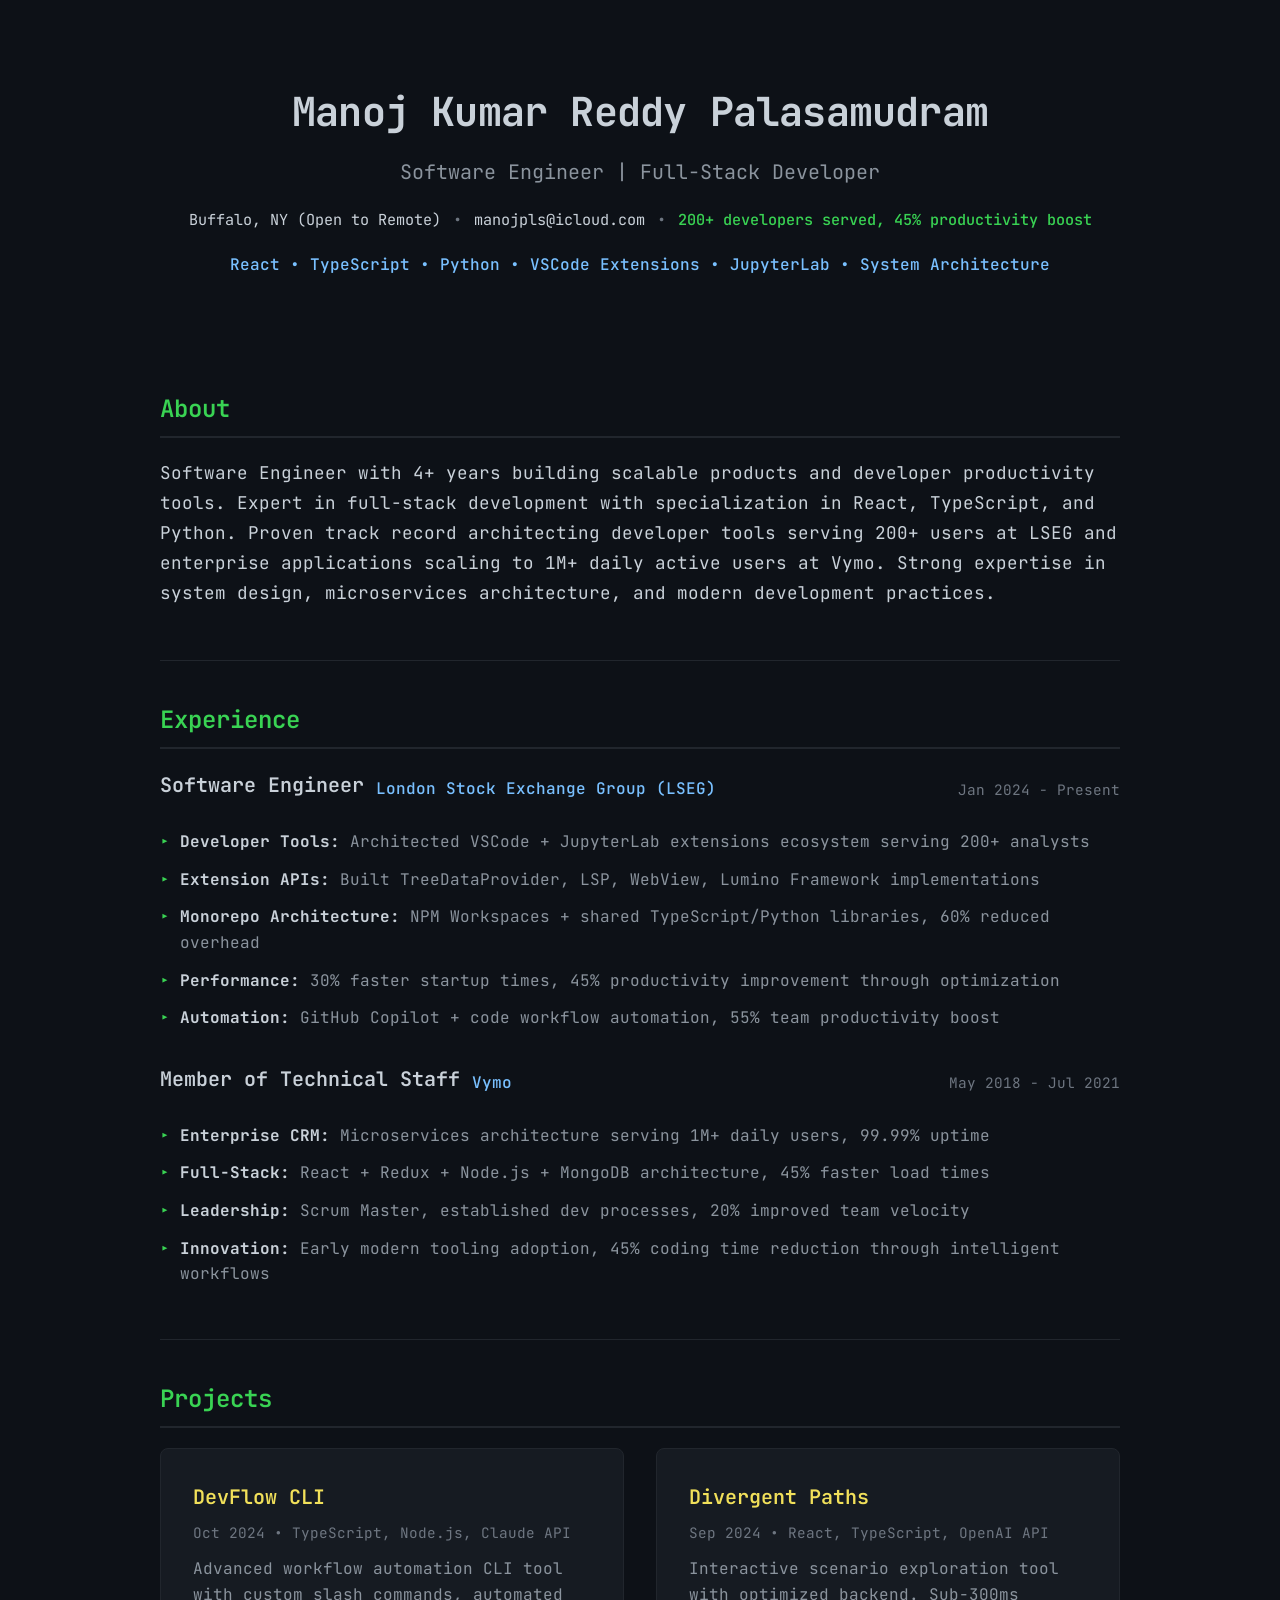
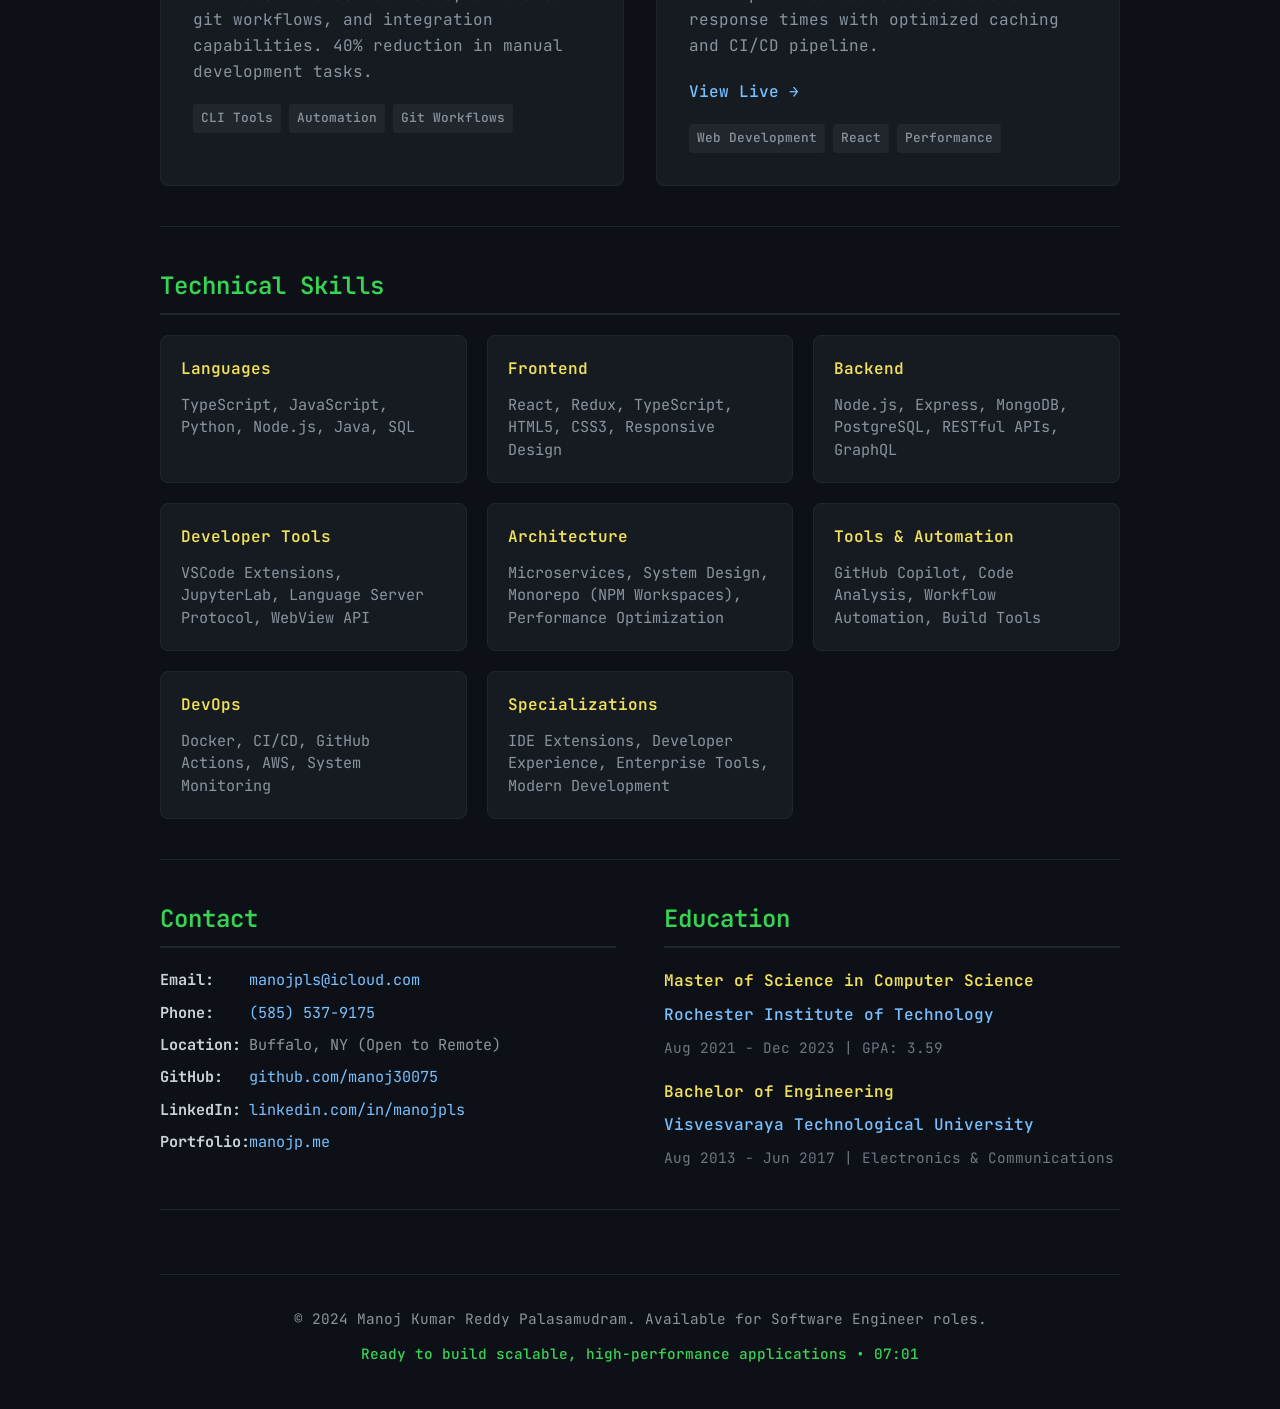
==== index.html @ 16d51bf3 "Update portfolio messaging and titles - Change title from "Developer Productivity Specialist" to "Fu" ====
<!DOCTYPE html>
<html lang="en">
<head>
    <meta charset="UTF-8">
    <meta name="viewport" content="width=device-width, initial-scale=1.0">
    <meta name="description" content="Manoj Kumar Reddy Palasamudram - Software Engineer | Developer Tools Expert | React, TypeScript, Python">
    <meta name="keywords" content="Software Engineer, Developer Tools, VSCode Extensions, JupyterLab Extensions, React Developer, TypeScript, Seattle">
    <title>Manoj Palasamudram | Software Engineer</title>
    <link rel="preconnect" href="https://fonts.googleapis.com">
    <link rel="preconnect" href="https://fonts.gstatic.com" crossorigin>
    <link href="https://fonts.googleapis.com/css2?family=JetBrains+Mono:wght@400;500;600;700&display=swap" rel="stylesheet">
    <link rel="stylesheet" href="style.css">
</head>
<body>
    <div class="container">
        <!-- Hero Section -->
        <header class="hero">
            <h1>Manoj Kumar Reddy Palasamudram</h1>
            <p class="title">Software Engineer | Full-Stack Developer</p>
            <div class="hero-details">
                <span class="location">Buffalo, NY (Open to Remote)</span>
                <span class="separator">•</span>
                <span class="contact">manojpls@icloud.com</span>
                <span class="separator">•</span>
                <span class="highlight">200+ developers served, 45% productivity boost</span>
            </div>
            <p class="specialization">React • TypeScript • Python • VSCode Extensions • JupyterLab • System Architecture</p>
        </header>

        <!-- About Section -->
        <section class="about">
            <h2>About</h2>
            <p>Software Engineer with 4+ years building scalable products and developer productivity tools. Expert in full-stack development with specialization in React, TypeScript, and Python. Proven track record architecting developer tools serving 200+ users at LSEG and enterprise applications scaling to 1M+ daily active users at Vymo. Strong expertise in system design, microservices architecture, and modern development practices.</p>
        </section>

        <!-- Experience Section -->
        <section class="experience">
            <h2>Experience</h2>
            
            <div class="job">
                <div class="job-header">
                    <h3>Software Engineer</h3>
                    <span class="company">London Stock Exchange Group (LSEG)</span>
                    <span class="period">Jan 2024 - Present</span>
                </div>
                <ul class="achievements">
                    <li><strong>Developer Tools:</strong> Architected VSCode + JupyterLab extensions ecosystem serving 200+ analysts</li>
                    <li><strong>Extension APIs:</strong> Built TreeDataProvider, LSP, WebView, Lumino Framework implementations</li>
                    <li><strong>Monorepo Architecture:</strong> NPM Workspaces + shared TypeScript/Python libraries, 60% reduced overhead</li>
                    <li><strong>Performance:</strong> 30% faster startup times, 45% productivity improvement through optimization</li>
                    <li><strong>Automation:</strong> GitHub Copilot + code workflow automation, 55% team productivity boost</li>
                </ul>
            </div>

            <div class="job">
                <div class="job-header">
                    <h3>Member of Technical Staff</h3>
                    <span class="company">Vymo</span>
                    <span class="period">May 2018 - Jul 2021</span>
                </div>
                <ul class="achievements">
                    <li><strong>Enterprise CRM:</strong> Microservices architecture serving 1M+ daily users, 99.99% uptime</li>
                    <li><strong>Full-Stack:</strong> React + Redux + Node.js + MongoDB architecture, 45% faster load times</li>
                    <li><strong>Leadership:</strong> Scrum Master, established dev processes, 20% improved team velocity</li>
                    <li><strong>Innovation:</strong> Early modern tooling adoption, 45% coding time reduction through intelligent workflows</li>
                </ul>
            </div>
        </section>

        <!-- Projects Section -->
        <section class="projects">
            <h2>Projects</h2>
            
            <div class="project-grid">
                <div class="project-card">
                    <h3>DevFlow CLI</h3>
                    <p class="project-meta">Oct 2024 • TypeScript, Node.js, Claude API</p>
                    <p>Advanced workflow automation CLI tool with custom slash commands, automated git workflows, and integration capabilities. 40% reduction in manual development tasks.</p>
                    <div class="project-tags">
                        <span class="tag">CLI Tools</span>
                        <span class="tag">Automation</span>
                        <span class="tag">Git Workflows</span>
                    </div>
                </div>

                <div class="project-card">
                    <h3>Divergent Paths</h3>
                    <p class="project-meta">Sep 2024 • React, TypeScript, OpenAI API</p>
                    <p>Interactive scenario exploration tool with optimized backend. Sub-300ms response times with optimized caching and CI/CD pipeline.</p>
                    <div class="project-links">
                        <a href="https://the-road-not-taken.netlify.app/" target="_blank">View Live →</a>
                    </div>
                    <div class="project-tags">
                        <span class="tag">Web Development</span>
                        <span class="tag">React</span>
                        <span class="tag">Performance</span>
                    </div>
                </div>
            </div>
        </section>

        <!-- Skills Section -->
        <section class="skills">
            <h2>Technical Skills</h2>
            
            <div class="skills-grid">
                <div class="skill-group">
                    <h4>Languages</h4>
                    <p>TypeScript, JavaScript, Python, Node.js, Java, SQL</p>
                </div>
                
                <div class="skill-group">
                    <h4>Frontend</h4>
                    <p>React, Redux, TypeScript, HTML5, CSS3, Responsive Design</p>
                </div>
                
                <div class="skill-group">
                    <h4>Backend</h4>
                    <p>Node.js, Express, MongoDB, PostgreSQL, RESTful APIs, GraphQL</p>
                </div>
                
                <div class="skill-group">
                    <h4>Developer Tools</h4>
                    <p>VSCode Extensions, JupyterLab, Language Server Protocol, WebView API</p>
                </div>
                
                <div class="skill-group">
                    <h4>Architecture</h4>
                    <p>Microservices, System Design, Monorepo (NPM Workspaces), Performance Optimization</p>
                </div>
                
                <div class="skill-group">
                    <h4>Tools & Automation</h4>
                    <p>GitHub Copilot, Code Analysis, Workflow Automation, Build Tools</p>
                </div>
                
                <div class="skill-group">
                    <h4>DevOps</h4>
                    <p>Docker, CI/CD, GitHub Actions, AWS, System Monitoring</p>
                </div>
                
                <div class="skill-group">
                    <h4>Specializations</h4>
                    <p>IDE Extensions, Developer Experience, Enterprise Tools, Modern Development</p>
                </div>
            </div>
        </section>

        <!-- Contact & Education Section -->
        <section class="contact-education">
            <div class="contact-edu-grid">
                <div class="contact">
                    <h2>Contact</h2>
                    <div class="contact-info">
                        <p><strong>Email:</strong> <a href="mailto:manojpls@icloud.com">manojpls@icloud.com</a></p>
                        <p><strong>Phone:</strong> <a href="tel:+15855379175">(585) 537-9175</a></p>
                        <p><strong>Location:</strong> Buffalo, NY (Open to Remote)</p>
                        <p><strong>GitHub:</strong> <a href="https://github.com/manoj30075" target="_blank">github.com/manoj30075</a></p>
                        <p><strong>LinkedIn:</strong> <a href="https://linkedin.com/in/manojpls" target="_blank">linkedin.com/in/manojpls</a></p>
                        <p><strong>Portfolio:</strong> <a href="https://www.manojp.me" target="_blank">manojp.me</a></p>
                    </div>
                </div>

                <div class="education">
                    <h2>Education</h2>
                    <div class="edu-item">
                        <h4>Master of Science in Computer Science</h4>
                        <p class="institution">Rochester Institute of Technology</p>
                        <p class="period">Aug 2021 - Dec 2023 | GPA: 3.59</p>
                    </div>
                    <div class="edu-item">
                        <h4>Bachelor of Engineering</h4>
                        <p class="institution">Visvesvaraya Technological University</p>
                        <p class="period">Aug 2013 - Jun 2017 | Electronics & Communications</p>
                    </div>
                </div>
            </div>
        </section>

        <!-- Footer -->
        <footer>
            <p>&copy; 2024 Manoj Kumar Reddy Palasamudram. Available for Software Engineer roles.</p>
            <p class="status">Ready to build scalable, high-performance applications • <span id="current-time"></span></p>
        </footer>
    </div>

    <script src="script.js"></script>
</body>
</html>
---- style.css ----
/* Minimal Portfolio 2024 - All Information at Glance */

/* CSS Reset & Variables */
:root {
    /* Dark Color Scheme */
    --bg-primary: #0d1117;
    --bg-secondary: #161b22;
    --bg-tertiary: #21262d;
    --text-primary: #c9d1d9;
    --text-secondary: #8b949e;
    --text-muted: #6e7681;
    
    /* Accent Colors */
    --accent-green: #39d353;
    --accent-blue: #79c0ff;
    --accent-yellow: #f1e05a;
    --accent-orange: #ff7b72;
    
    /* Typography */
    --font-mono: 'JetBrains Mono', 'SF Mono', 'Monaco', 'Consolas', 'Liberation Mono', monospace;
    
    /* Spacing */
    --space-xs: 8px;
    --space-sm: 12px;
    --space-md: 20px;
    --space-lg: 32px;
    --space-xl: 48px;
    --space-xxl: 64px;
    
    /* Layout */
    --max-width: 1000px;
    --border-radius: 8px;
    --section-spacing: 40px;
}

* {
    margin: 0;
    padding: 0;
    box-sizing: border-box;
}

html {
    font-size: 16px;
    scroll-behavior: smooth;
}

body {
    font-family: var(--font-mono);
    background: var(--bg-primary);
    color: var(--text-primary);
    line-height: 1.6;
    font-weight: 400;
    -webkit-font-smoothing: antialiased;
    -moz-osx-font-smoothing: grayscale;
}

/* Container */
.container {
    max-width: var(--max-width);
    margin: 0 auto;
    padding: var(--space-lg) var(--space-md);
}

/* Typography */
h1 {
    font-size: 2.5rem;
    font-weight: 700;
    color: var(--text-primary);
    margin-bottom: var(--space-sm);
    letter-spacing: -0.02em;
}

h2 {
    font-size: 1.5rem;
    font-weight: 600;
    color: var(--accent-green);
    margin-bottom: var(--space-md);
    border-bottom: 2px solid var(--bg-tertiary);
    padding-bottom: var(--space-xs);
}

h3 {
    font-size: 1.25rem;
    font-weight: 600;
    color: var(--text-primary);
    margin-bottom: var(--space-xs);
}

h4 {
    font-size: 1rem;
    font-weight: 600;
    color: var(--accent-yellow);
    margin-bottom: var(--space-xs);
}

p {
    color: var(--text-secondary);
    margin-bottom: var(--space-sm);
}

a {
    color: var(--accent-blue);
    text-decoration: none;
    transition: color 0.2s ease;
}

a:hover {
    color: var(--text-primary);
    text-decoration: underline;
}

/* Hero Section */
.hero {
    text-align: center;
    margin-bottom: var(--space-xxl);
    padding: var(--space-xl) 0;
}

.hero h1 {
    margin-bottom: var(--space-sm);
}

.title {
    font-size: 1.25rem;
    color: var(--text-secondary);
    margin-bottom: var(--space-md) !important;
}

.hero-details {
    display: flex;
    justify-content: center;
    align-items: center;
    gap: var(--space-sm);
    margin-bottom: var(--space-md);
    flex-wrap: wrap;
    font-size: 0.95rem;
}

.separator {
    color: var(--text-muted);
}

.highlight {
    color: var(--accent-green);
    font-weight: 500;
}

.specialization {
    font-size: 1rem;
    color: var(--accent-blue);
    font-weight: 500;
    margin-bottom: 0 !important;
}

/* Sections */
section {
    margin-bottom: var(--section-spacing);
}

section:not(:last-child) {
    border-bottom: 1px solid var(--bg-tertiary);
    padding-bottom: var(--section-spacing);
}

/* About Section */
.about p {
    font-size: 1.1rem;
    line-height: 1.7;
    color: var(--text-primary);
}

/* Experience Section */
.job {
    margin-bottom: var(--space-lg);
}

.job:last-child {
    margin-bottom: 0;
}

.job-header {
    display: flex;
    flex-wrap: wrap;
    align-items: center;
    gap: var(--space-sm);
    margin-bottom: var(--space-md);
}

.company {
    color: var(--accent-blue);
    font-weight: 500;
    font-size: 1rem;
}

.period {
    color: var(--text-muted);
    font-size: 0.9rem;
    margin-left: auto;
}

.achievements {
    list-style: none;
    padding: 0;
}

.achievements li {
    position: relative;
    padding-left: var(--space-md);
    margin-bottom: var(--space-sm);
    color: var(--text-secondary);
}

.achievements li::before {
    content: "▸";
    position: absolute;
    left: 0;
    color: var(--accent-green);
    font-weight: bold;
}

.achievements li strong {
    color: var(--text-primary);
}

/* Projects Section */
.project-grid {
    display: grid;
    grid-template-columns: repeat(auto-fit, minmax(400px, 1fr));
    gap: var(--space-lg);
}

.project-card {
    background: var(--bg-secondary);
    border: 1px solid var(--bg-tertiary);
    border-radius: var(--border-radius);
    padding: var(--space-lg);
    transition: border-color 0.2s ease;
}

.project-card:hover {
    border-color: var(--accent-green);
}

.project-card h3 {
    color: var(--accent-yellow);
    margin-bottom: var(--space-xs);
}

.project-meta {
    color: var(--text-muted);
    font-size: 0.9rem;
    margin-bottom: var(--space-sm) !important;
}

.project-card p {
    margin-bottom: var(--space-md);
    line-height: 1.6;
}

.project-links {
    margin-bottom: var(--space-md);
}

.project-links a {
    color: var(--accent-blue);
    font-weight: 500;
}

.project-tags {
    display: flex;
    flex-wrap: wrap;
    gap: var(--space-xs);
}

.tag {
    background: var(--bg-tertiary);
    color: var(--text-secondary);
    padding: 4px var(--space-xs);
    border-radius: 4px;
    font-size: 0.8rem;
    font-weight: 500;
}

/* Skills Section */
.skills-grid {
    display: grid;
    grid-template-columns: repeat(auto-fit, minmax(240px, 1fr));
    gap: var(--space-md);
}

.skill-group {
    background: var(--bg-secondary);
    border: 1px solid var(--bg-tertiary);
    border-radius: var(--border-radius);
    padding: var(--space-md);
}

.skill-group h4 {
    margin-bottom: var(--space-sm);
}

.skill-group p {
    color: var(--text-secondary);
    font-size: 0.95rem;
    margin-bottom: 0;
    line-height: 1.5;
}

/* Contact & Education Section */
.contact-edu-grid {
    display: grid;
    grid-template-columns: 1fr 1fr;
    gap: var(--space-xl);
}

.contact-info p {
    margin-bottom: var(--space-xs);
    font-size: 0.95rem;
}

.contact-info strong {
    color: var(--text-primary);
    display: inline-block;
    width: 80px;
}

.edu-item {
    margin-bottom: var(--space-md);
}

.edu-item:last-child {
    margin-bottom: 0;
}

.institution {
    color: var(--accent-blue);
    font-weight: 500;
    margin-bottom: var(--space-xs) !important;
}

.edu-item .period {
    color: var(--text-muted);
    font-size: 0.9rem;
    margin: 0 !important;
}

/* Footer */
footer {
    text-align: center;
    margin-top: var(--space-xxl);
    padding-top: var(--space-lg);
    border-top: 1px solid var(--bg-tertiary);
    color: var(--text-muted);
    font-size: 0.9rem;
}

.status {
    color: var(--accent-green);
    font-weight: 500;
    margin-top: var(--space-xs) !important;
}

/* Responsive Design */
@media (max-width: 768px) {
    :root {
        --space-lg: 24px;
        --space-xl: 32px;
        --space-xxl: 48px;
        --section-spacing: 32px;
    }

    .container {
        padding: var(--space-md) var(--space-sm);
    }

    h1 {
        font-size: 2rem;
    }

    h2 {
        font-size: 1.25rem;
    }

    .hero-details {
        flex-direction: column;
        gap: var(--space-xs);
    }

    .job-header {
        flex-direction: column;
        align-items: flex-start;
        gap: var(--space-xs);
    }

    .period {
        margin-left: 0 !important;
    }

    .project-grid {
        grid-template-columns: 1fr;
        gap: var(--space-md);
    }

    .skills-grid {
        grid-template-columns: 1fr;
        gap: var(--space-sm);
    }

    .contact-edu-grid {
        grid-template-columns: 1fr;
        gap: var(--space-lg);
    }

    .contact-info strong {
        width: 70px;
    }
}

@media (max-width: 480px) {
    .container {
        padding: var(--space-sm);
    }

    h1 {
        font-size: 1.75rem;
    }

    .hero {
        padding: var(--space-lg) 0;
    }

    .specialization {
        font-size: 0.9rem;
    }

    .project-card {
        grid-template-columns: 1fr;
    }

    .contact-info strong {
        display: block;
        width: auto;
        margin-bottom: 2px;
    }
}

/* Print Styles */
@media print {
    body {
        background: white;
        color: black;
    }

    .container {
        max-width: none;
        padding: 0;
    }

    h2 {
        color: black;
        border-bottom-color: #ccc;
    }

    .hero-details .highlight {
        color: black;
        font-weight: bold;
    }

    .specialization {
        color: black;
    }

    .achievements li::before {
        color: black;
    }

    .project-card,
    .skill-group {
        background: white;
        border: 1px solid #ccc;
    }

    a {
        color: black;
        text-decoration: underline;
    }

    .tag {
        background: #f0f0f0;
        color: black;
    }
}

/* Smooth scrolling enhancements */
html {
    scroll-padding-top: 20px;
}

/* Focus states for accessibility */
a:focus,
button:focus {
    outline: 2px solid var(--accent-green);
    outline-offset: 2px;
}

/* Selection styling */
::selection {
    background: var(--accent-green);
    color: var(--bg-primary);
}
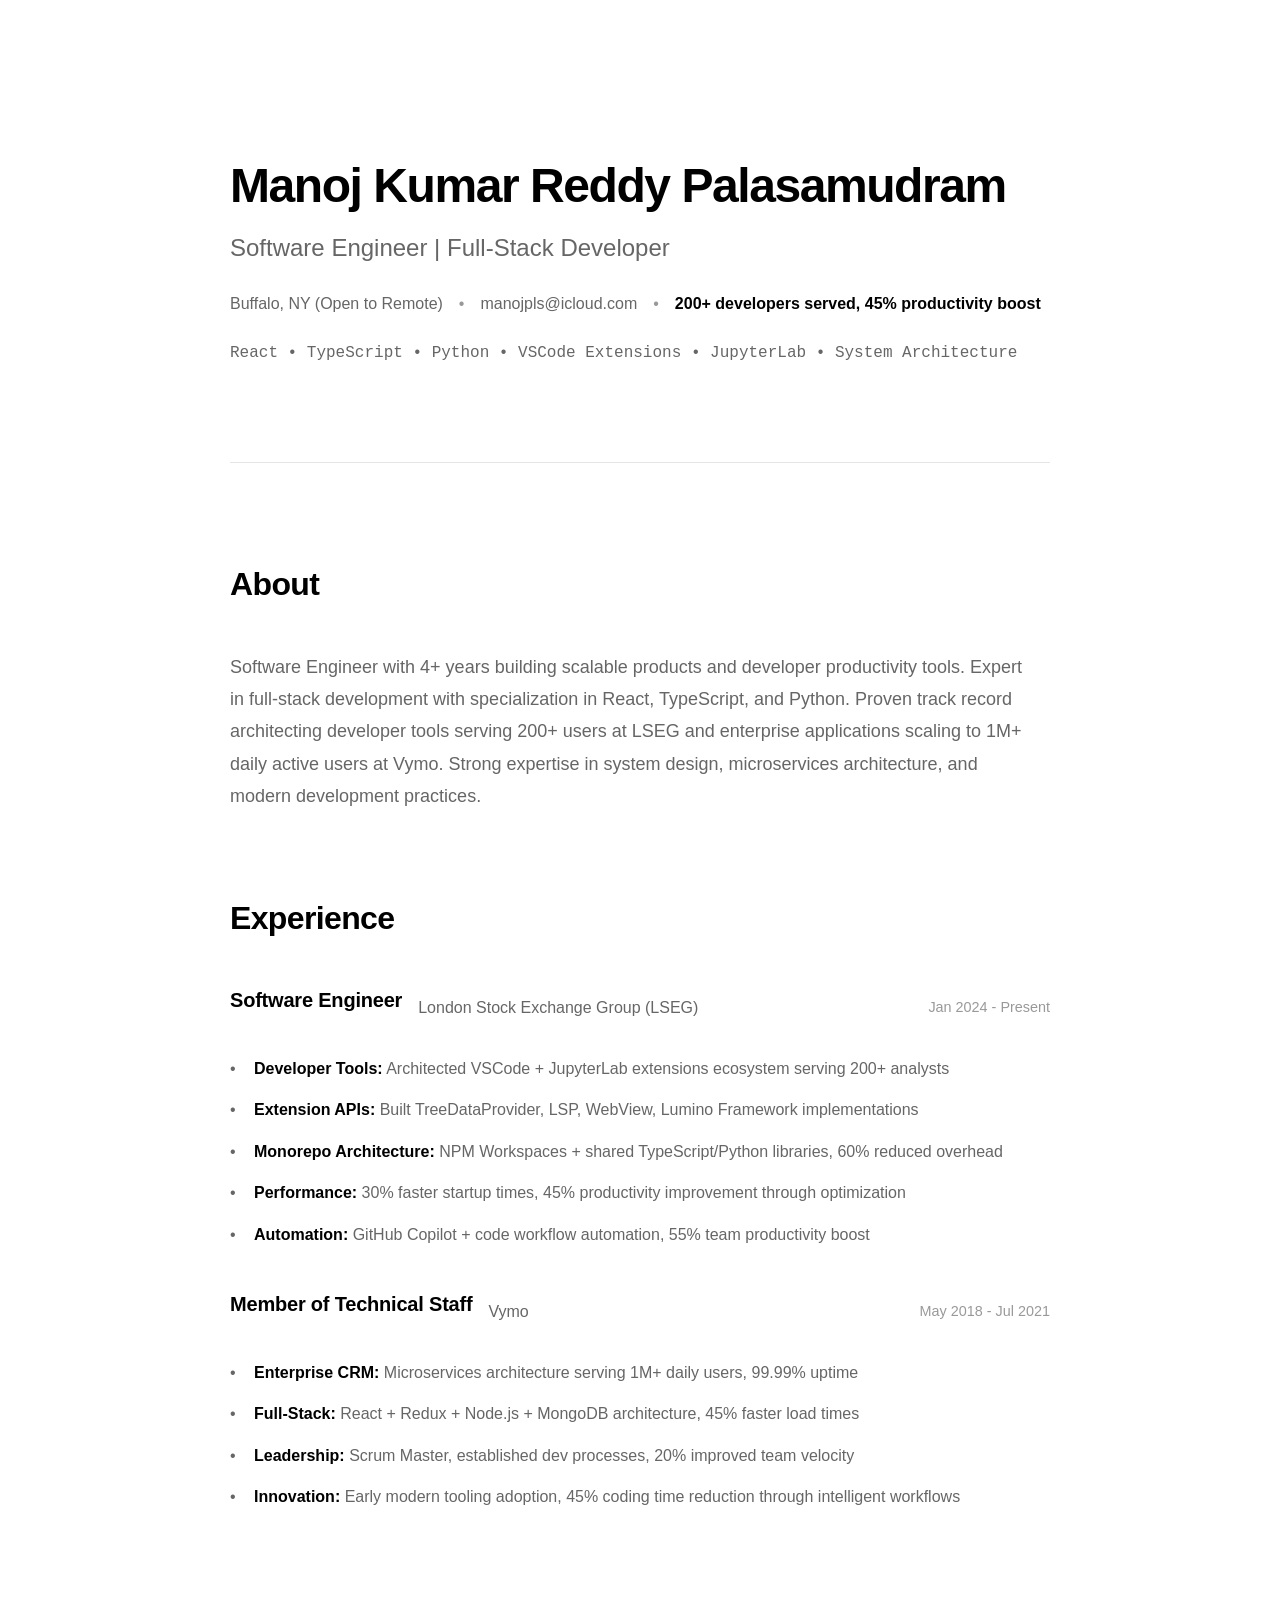
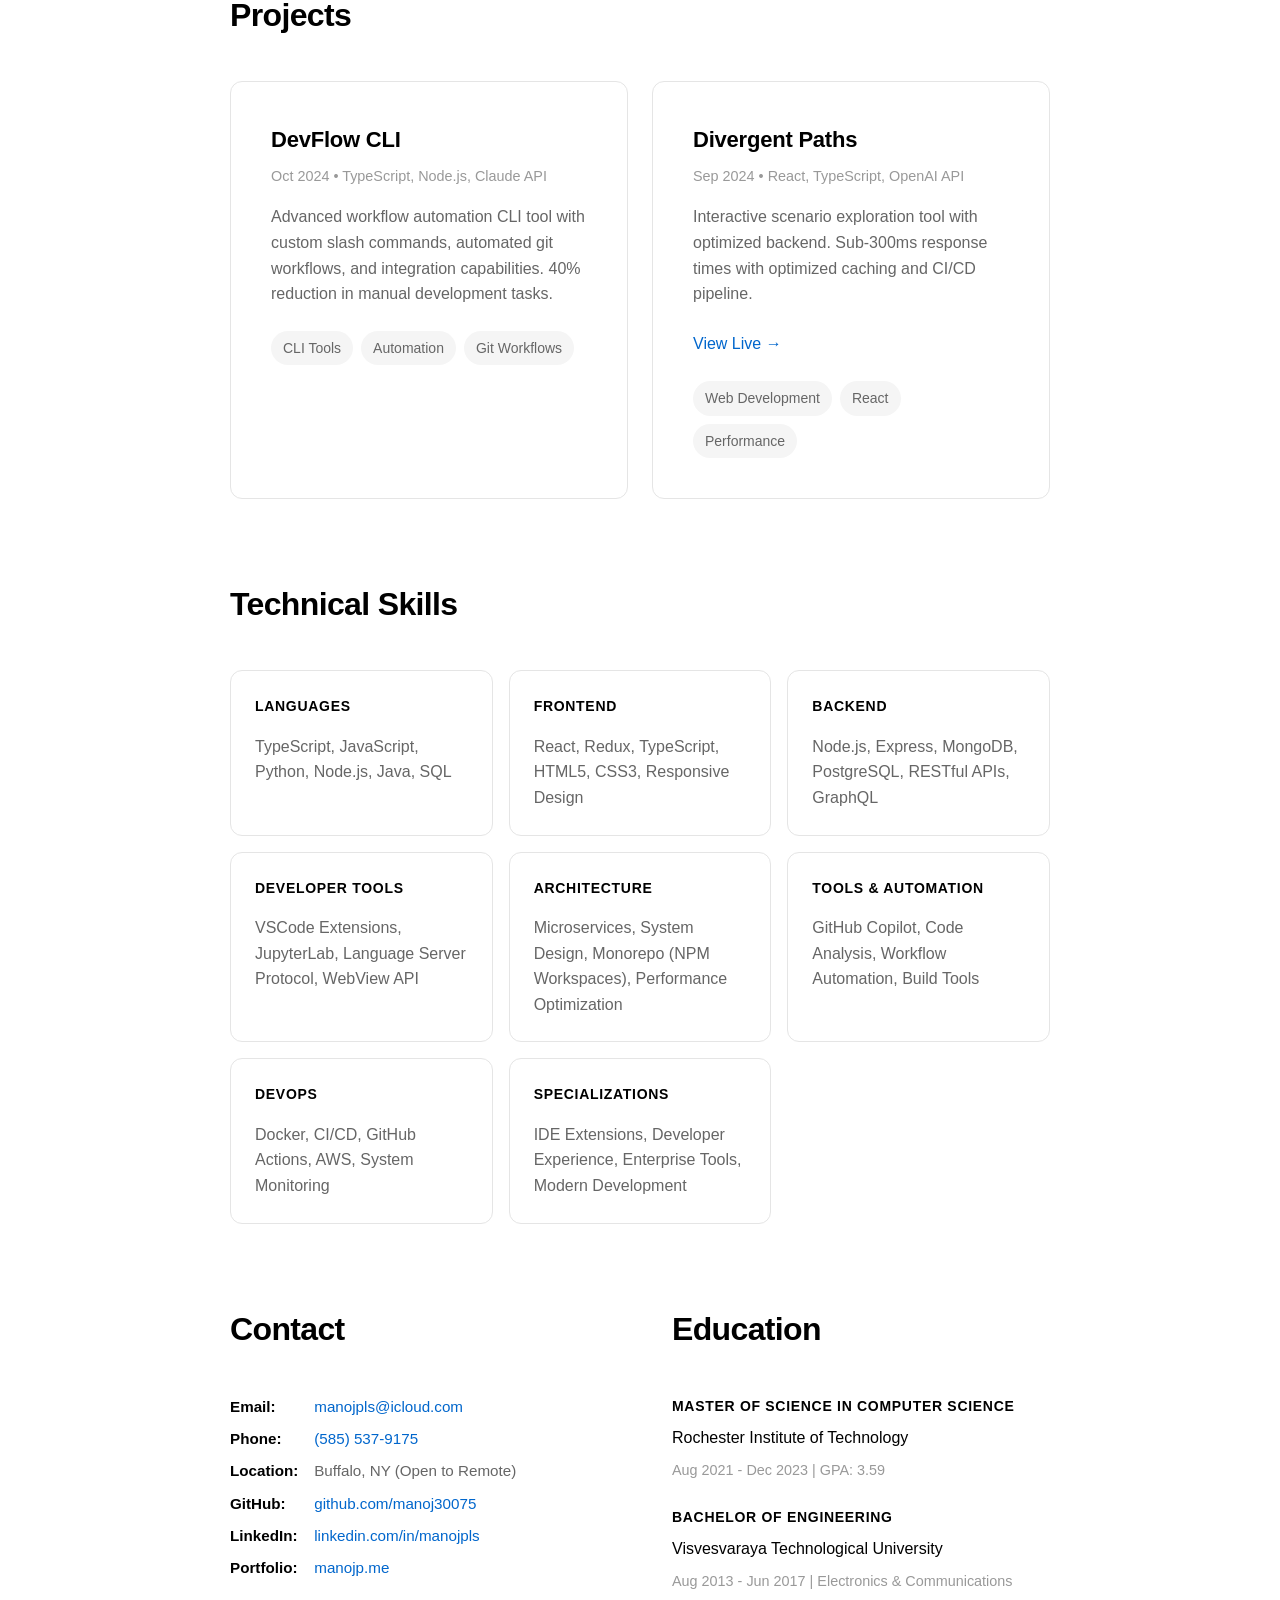
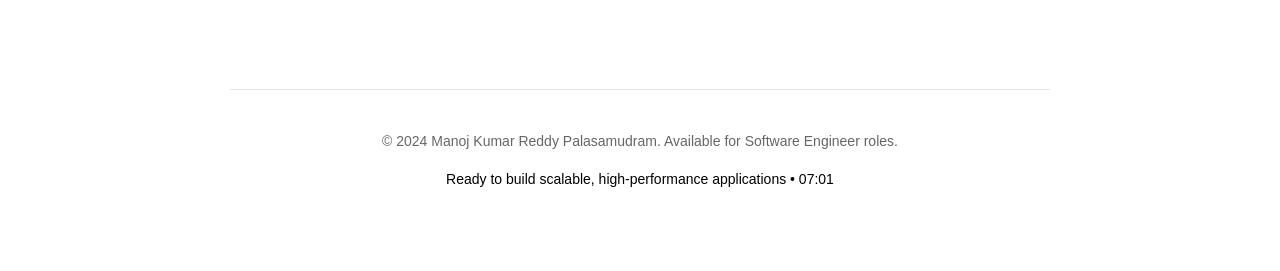
==== commit 75a76084: "Transform portfolio to modern minimalist design - Switch from dark theme to clean light theme with m" ====
--- a/index.html
+++ b/index.html
@@ -8,7 +8,7 @@
     <title>Manoj Palasamudram | Software Engineer</title>
     <link rel="preconnect" href="https://fonts.googleapis.com">
     <link rel="preconnect" href="https://fonts.gstatic.com" crossorigin>
-    <link href="https://fonts.googleapis.com/css2?family=JetBrains+Mono:wght@400;500;600;700&display=swap" rel="stylesheet">
+    <link href="https://fonts.googleapis.com/css2?family=Inter:wght@400;500;600;700;800&display=swap" rel="stylesheet">
     <link rel="stylesheet" href="style.css">
 </head>
 <body>
--- a/style.css
+++ b/style.css
@@ -1,36 +1,37 @@
-/* Minimal Portfolio 2024 - All Information at Glance */
+/* Modern Minimalist Portfolio 2024 */
 
 /* CSS Reset & Variables */
 :root {
-    /* Dark Color Scheme */
-    --bg-primary: #0d1117;
-    --bg-secondary: #161b22;
-    --bg-tertiary: #21262d;
-    --text-primary: #c9d1d9;
-    --text-secondary: #8b949e;
-    --text-muted: #6e7681;
+    /* Modern Light Color Scheme */
+    --bg-primary: #ffffff;
+    --bg-secondary: #fafafa;
+    --bg-tertiary: #f5f5f5;
+    --text-primary: #000000;
+    --text-secondary: #666666;
+    --text-muted: #999999;
     
-    /* Accent Colors */
-    --accent-green: #39d353;
-    --accent-blue: #79c0ff;
-    --accent-yellow: #f1e05a;
-    --accent-orange: #ff7b72;
+    /* Minimal Accent Colors */
+    --accent-primary: #000000;
+    --accent-secondary: #0066cc;
+    --accent-tertiary: #f0f0f0;
+    --accent-border: #e5e5e5;
     
     /* Typography */
-    --font-mono: 'JetBrains Mono', 'SF Mono', 'Monaco', 'Consolas', 'Liberation Mono', monospace;
+    --font-primary: -apple-system, BlinkMacSystemFont, 'Segoe UI', 'Roboto', 'Oxygen', 'Ubuntu', 'Cantarell', 'Helvetica Neue', sans-serif;
+    --font-mono: 'SF Mono', 'Monaco', 'Inconsolata', 'Fira Code', monospace;
     
     /* Spacing */
     --space-xs: 8px;
-    --space-sm: 12px;
-    --space-md: 20px;
-    --space-lg: 32px;
-    --space-xl: 48px;
-    --space-xxl: 64px;
+    --space-sm: 16px;
+    --space-md: 24px;
+    --space-lg: 40px;
+    --space-xl: 64px;
+    --space-xxl: 96px;
     
     /* Layout */
-    --max-width: 1000px;
-    --border-radius: 8px;
-    --section-spacing: 40px;
+    --max-width: 900px;
+    --border-radius: 12px;
+    --section-spacing: 80px;
 }
 
 * {
@@ -45,52 +46,57 @@
 }
 
 body {
-    font-family: var(--font-mono);
+    font-family: var(--font-primary);
     background: var(--bg-primary);
     color: var(--text-primary);
     line-height: 1.6;
     font-weight: 400;
     -webkit-font-smoothing: antialiased;
     -moz-osx-font-smoothing: grayscale;
+    font-size: 16px;
 }
 
 /* Container */
 .container {
     max-width: var(--max-width);
     margin: 0 auto;
-    padding: var(--space-lg) var(--space-md);
+    padding: var(--space-xl) var(--space-lg);
 }
 
 /* Typography */
 h1 {
-    font-size: 2.5rem;
+    font-size: 3rem;
+    font-weight: 800;
+    color: var(--text-primary);
+    margin-bottom: var(--space-sm);
+    letter-spacing: -0.03em;
+    line-height: 1.1;
+}
+
+h2 {
+    font-size: 2rem;
     font-weight: 700;
     color: var(--text-primary);
-    margin-bottom: var(--space-sm);
+    margin-bottom: var(--space-lg);
     letter-spacing: -0.02em;
-}
-
-h2 {
-    font-size: 1.5rem;
-    font-weight: 600;
-    color: var(--accent-green);
-    margin-bottom: var(--space-md);
-    border-bottom: 2px solid var(--bg-tertiary);
-    padding-bottom: var(--space-xs);
 }
 
 h3 {
     font-size: 1.25rem;
     font-weight: 600;
     color: var(--text-primary);
-    margin-bottom: var(--space-xs);
+    margin-bottom: var(--space-sm);
+    letter-spacing: -0.01em;
 }
 
 h4 {
     font-size: 1rem;
     font-weight: 600;
-    color: var(--accent-yellow);
+    color: var(--text-primary);
     margin-bottom: var(--space-xs);
+    text-transform: uppercase;
+    letter-spacing: 0.05em;
+    font-size: 0.875rem;
 }
 
 p {
@@ -99,21 +105,23 @@
 }
 
 a {
-    color: var(--accent-blue);
+    color: var(--accent-secondary);
     text-decoration: none;
-    transition: color 0.2s ease;
+    transition: all 0.2s ease;
+    border-bottom: 1px solid transparent;
 }
 
 a:hover {
-    color: var(--text-primary);
-    text-decoration: underline;
+    color: var(--accent-primary);
+    border-bottom-color: var(--accent-primary);
 }
 
 /* Hero Section */
 .hero {
-    text-align: center;
+    text-align: left;
     margin-bottom: var(--space-xxl);
-    padding: var(--space-xl) 0;
+    padding: var(--space-xxl) 0;
+    border-bottom: 1px solid var(--accent-border);
 }
 
 .hero h1 {
@@ -121,19 +129,21 @@
 }
 
 .title {
-    font-size: 1.25rem;
+    font-size: 1.5rem;
     color: var(--text-secondary);
     margin-bottom: var(--space-md) !important;
+    font-weight: 400;
 }
 
 .hero-details {
     display: flex;
-    justify-content: center;
+    justify-content: flex-start;
     align-items: center;
     gap: var(--space-sm);
     margin-bottom: var(--space-md);
     flex-wrap: wrap;
-    font-size: 0.95rem;
+    font-size: 1rem;
+    color: var(--text-secondary);
 }
 
 .separator {
@@ -141,32 +151,30 @@
 }
 
 .highlight {
-    color: var(--accent-green);
-    font-weight: 500;
+    color: var(--text-primary);
+    font-weight: 600;
 }
 
 .specialization {
     font-size: 1rem;
-    color: var(--accent-blue);
-    font-weight: 500;
+    color: var(--text-secondary);
+    font-weight: 400;
     margin-bottom: 0 !important;
+    font-family: var(--font-mono);
 }
 
 /* Sections */
 section {
     margin-bottom: var(--section-spacing);
-}
-
-section:not(:last-child) {
-    border-bottom: 1px solid var(--bg-tertiary);
-    padding-bottom: var(--section-spacing);
+    padding: 0;
 }
 
 /* About Section */
 .about p {
-    font-size: 1.1rem;
-    line-height: 1.7;
-    color: var(--text-primary);
+    font-size: 1.125rem;
+    line-height: 1.8;
+    color: var(--text-secondary);
+    max-width: 800px;
 }
 
 /* Experience Section */
@@ -187,8 +195,8 @@
 }
 
 .company {
-    color: var(--accent-blue);
-    font-weight: 500;
+    color: var(--text-secondary);
+    font-weight: 400;
     font-size: 1rem;
 }
 
@@ -211,11 +219,10 @@
 }
 
 .achievements li::before {
-    content: "▸";
+    content: "•";
     position: absolute;
     left: 0;
-    color: var(--accent-green);
-    font-weight: bold;
+    color: var(--text-secondary);
 }
 
 .achievements li strong {
@@ -225,25 +232,27 @@
 /* Projects Section */
 .project-grid {
     display: grid;
-    grid-template-columns: repeat(auto-fit, minmax(400px, 1fr));
-    gap: var(--space-lg);
+    grid-template-columns: repeat(auto-fit, minmax(350px, 1fr));
+    gap: var(--space-md);
 }
 
 .project-card {
-    background: var(--bg-secondary);
-    border: 1px solid var(--bg-tertiary);
+    background: var(--bg-primary);
+    border: 1px solid var(--accent-border);
     border-radius: var(--border-radius);
     padding: var(--space-lg);
-    transition: border-color 0.2s ease;
+    transition: all 0.3s ease;
 }
 
 .project-card:hover {
-    border-color: var(--accent-green);
+    box-shadow: 0 8px 24px rgba(0, 0, 0, 0.08);
+    transform: translateY(-2px);
 }
 
 .project-card h3 {
-    color: var(--accent-yellow);
+    color: var(--text-primary);
     margin-bottom: var(--space-xs);
+    font-size: 1.375rem;
 }
 
 .project-meta {
@@ -262,8 +271,11 @@
 }
 
 .project-links a {
-    color: var(--accent-blue);
+    color: var(--accent-secondary);
     font-weight: 500;
+    display: inline-flex;
+    align-items: center;
+    gap: 4px;
 }
 
 .project-tags {
@@ -275,24 +287,29 @@
 .tag {
     background: var(--bg-tertiary);
     color: var(--text-secondary);
-    padding: 4px var(--space-xs);
-    border-radius: 4px;
-    font-size: 0.8rem;
-    font-weight: 500;
+    padding: 6px 12px;
+    border-radius: 20px;
+    font-size: 0.875rem;
+    font-weight: 400;
 }
 
 /* Skills Section */
 .skills-grid {
     display: grid;
-    grid-template-columns: repeat(auto-fit, minmax(240px, 1fr));
-    gap: var(--space-md);
+    grid-template-columns: repeat(auto-fit, minmax(260px, 1fr));
+    gap: var(--space-sm);
 }
 
 .skill-group {
-    background: var(--bg-secondary);
-    border: 1px solid var(--bg-tertiary);
+    background: var(--bg-primary);
+    border: 1px solid var(--accent-border);
     border-radius: var(--border-radius);
     padding: var(--space-md);
+    transition: all 0.2s ease;
+}
+
+.skill-group:hover {
+    background: var(--bg-secondary);
 }
 
 .skill-group h4 {
@@ -301,9 +318,9 @@
 
 .skill-group p {
     color: var(--text-secondary);
-    font-size: 0.95rem;
+    font-size: 1rem;
     margin-bottom: 0;
-    line-height: 1.5;
+    line-height: 1.6;
 }
 
 /* Contact & Education Section */
@@ -333,7 +350,7 @@
 }
 
 .institution {
-    color: var(--accent-blue);
+    color: var(--text-primary);
     font-weight: 500;
     margin-bottom: var(--space-xs) !important;
 }
@@ -349,14 +366,14 @@
     text-align: center;
     margin-top: var(--space-xxl);
     padding-top: var(--space-lg);
-    border-top: 1px solid var(--bg-tertiary);
+    border-top: 1px solid var(--accent-border);
     color: var(--text-muted);
-    font-size: 0.9rem;
+    font-size: 0.875rem;
 }
 
 .status {
-    color: var(--accent-green);
-    font-weight: 500;
+    color: var(--text-primary);
+    font-weight: 400;
     margin-top: var(--space-xs) !important;
 }
 
@@ -458,7 +475,6 @@
 
     h2 {
         color: black;
-        border-bottom-color: #ccc;
     }
 
     .hero-details .highlight {
@@ -499,12 +515,12 @@
 /* Focus states for accessibility */
 a:focus,
 button:focus {
-    outline: 2px solid var(--accent-green);
+    outline: 2px solid var(--accent-secondary);
     outline-offset: 2px;
 }
 
 /* Selection styling */
 ::selection {
-    background: var(--accent-green);
+    background: var(--accent-primary);
     color: var(--bg-primary);
 }
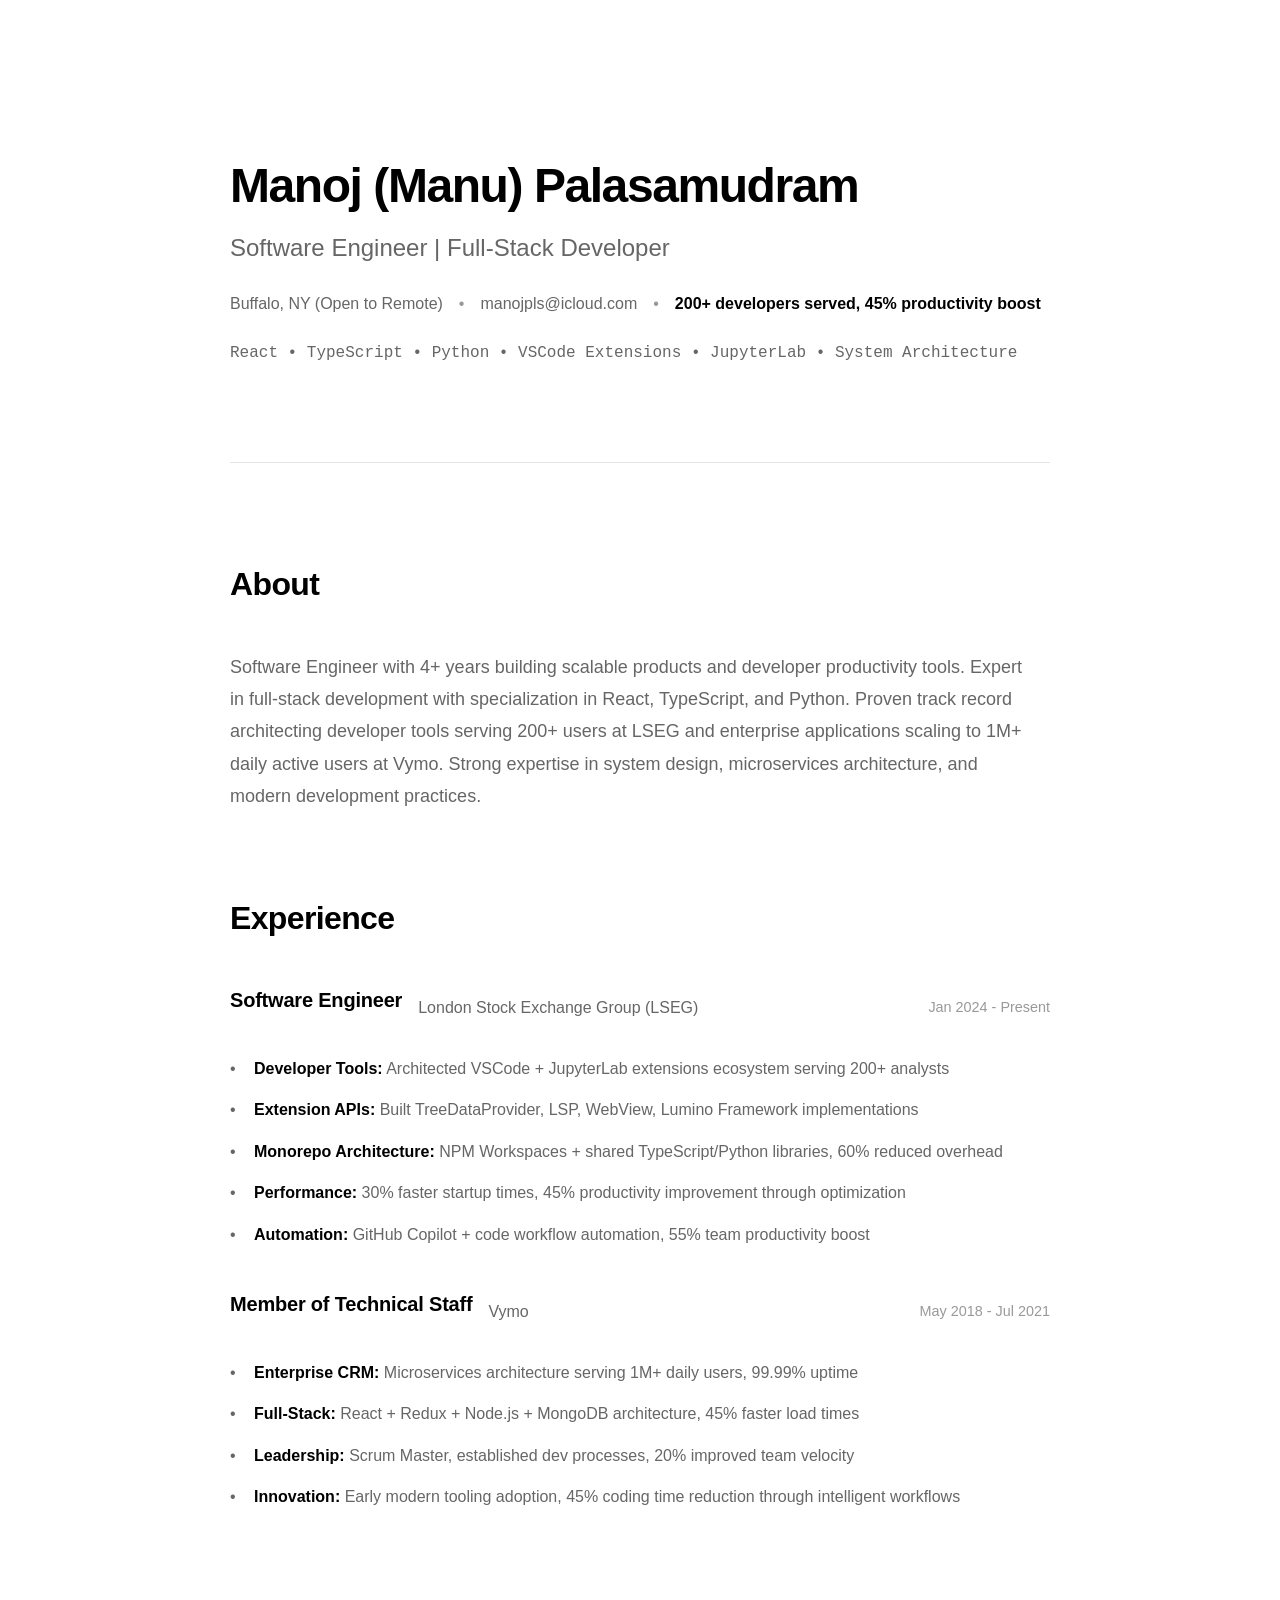
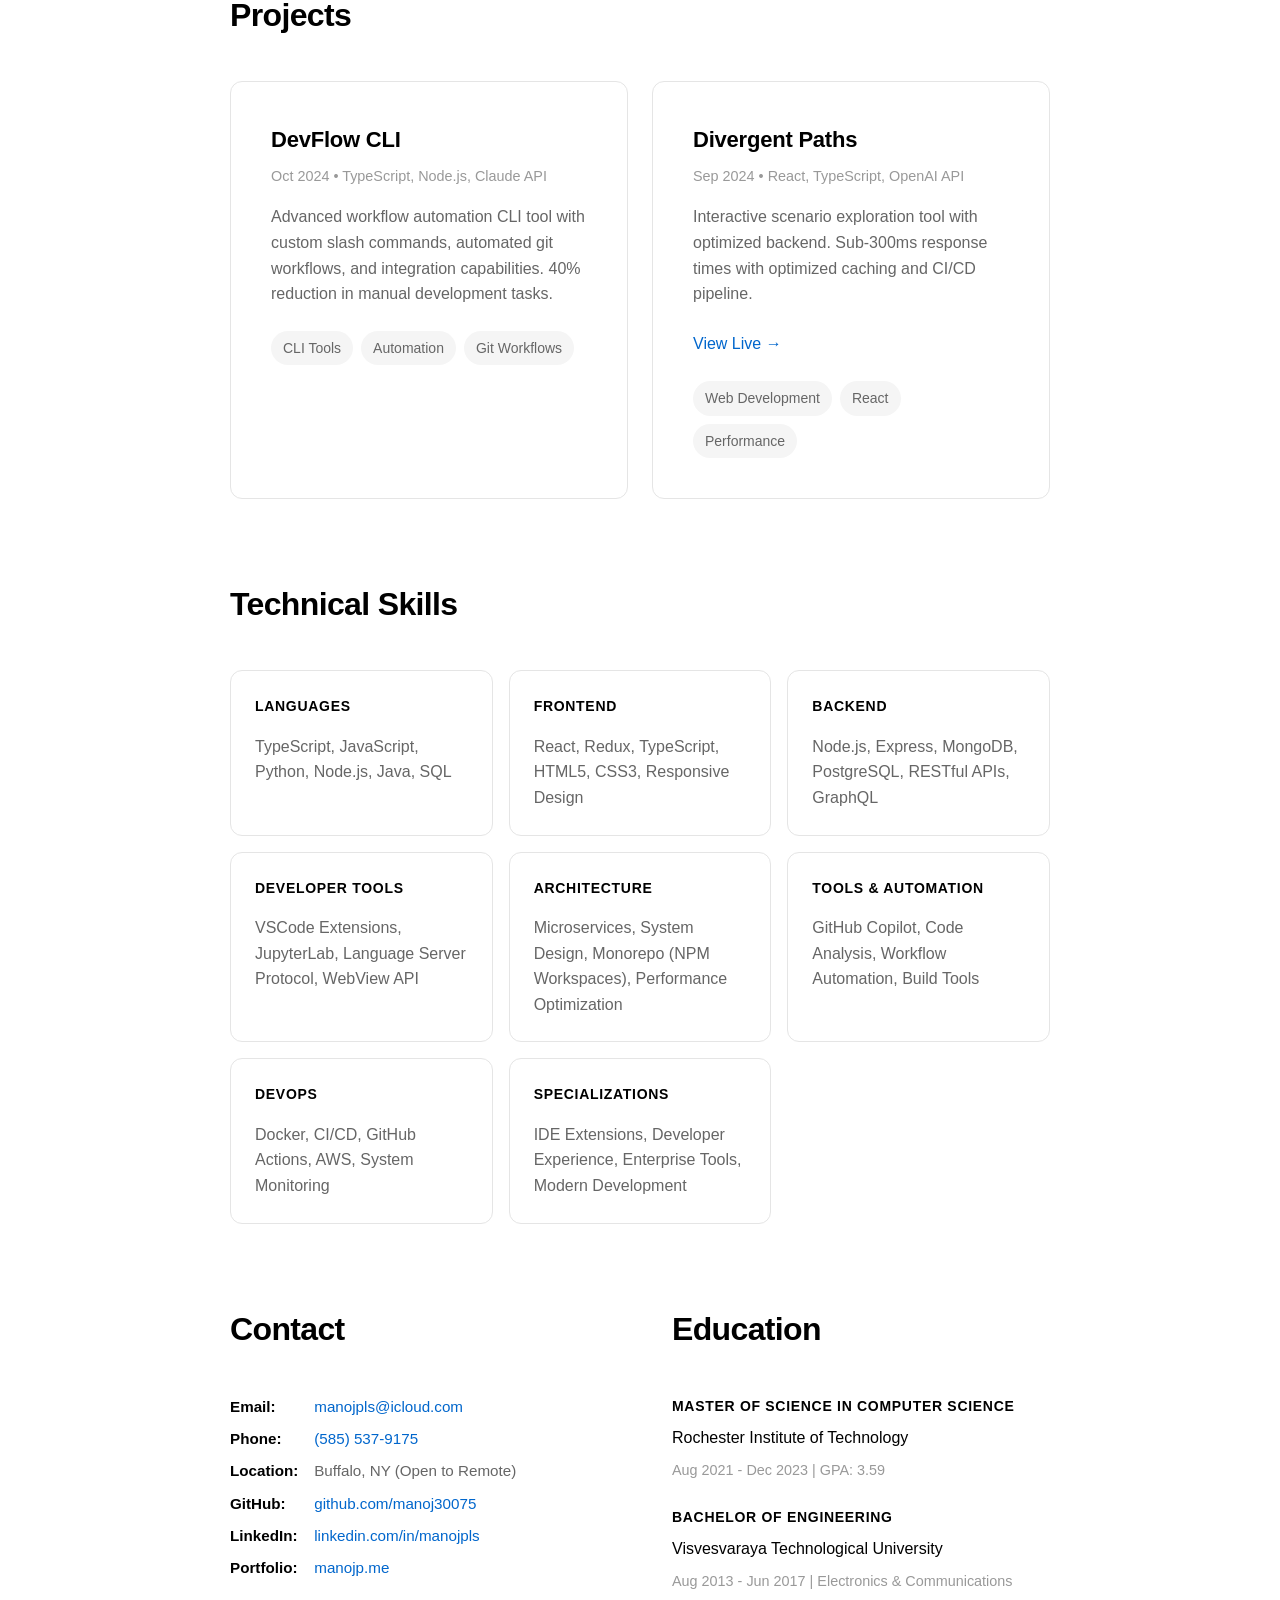
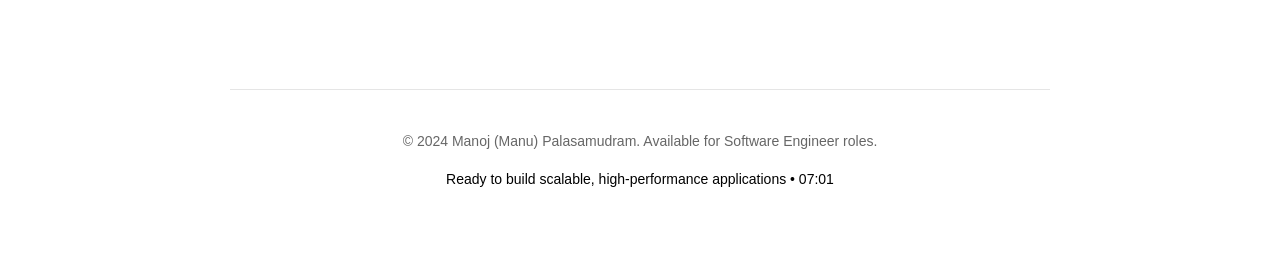
==== commit bc99e936: "Update name to Manoj (Manu) Palasamudram - Remove 'Kumar Reddy' from all name instances - Update to " ====
--- a/index.html
+++ b/index.html
@@ -3,7 +3,7 @@
 <head>
     <meta charset="UTF-8">
     <meta name="viewport" content="width=device-width, initial-scale=1.0">
-    <meta name="description" content="Manoj Kumar Reddy Palasamudram - Software Engineer | Developer Tools Expert | React, TypeScript, Python">
+    <meta name="description" content="Manoj (Manu) Palasamudram - Software Engineer | Developer Tools Expert | React, TypeScript, Python">
     <meta name="keywords" content="Software Engineer, Developer Tools, VSCode Extensions, JupyterLab Extensions, React Developer, TypeScript, Seattle">
     <title>Manoj Palasamudram | Software Engineer</title>
     <link rel="preconnect" href="https://fonts.googleapis.com">
@@ -15,7 +15,7 @@
     <div class="container">
         <!-- Hero Section -->
         <header class="hero">
-            <h1>Manoj Kumar Reddy Palasamudram</h1>
+            <h1>Manoj (Manu) Palasamudram</h1>
             <p class="title">Software Engineer | Full-Stack Developer</p>
             <div class="hero-details">
                 <span class="location">Buffalo, NY (Open to Remote)</span>
@@ -179,7 +179,7 @@
 
         <!-- Footer -->
         <footer>
-            <p>&copy; 2024 Manoj Kumar Reddy Palasamudram. Available for Software Engineer roles.</p>
+            <p>&copy; 2024 Manoj (Manu) Palasamudram. Available for Software Engineer roles.</p>
             <p class="status">Ready to build scalable, high-performance applications • <span id="current-time"></span></p>
         </footer>
     </div>
--- a/style.css
+++ b/style.css
@@ -383,24 +383,55 @@
         --space-lg: 24px;
         --space-xl: 32px;
         --space-xxl: 48px;
-        --section-spacing: 32px;
+        --section-spacing: 60px;
     }
 
     .container {
-        padding: var(--space-md) var(--space-sm);
+        padding: var(--space-lg) var(--space-md);
     }
 
     h1 {
         font-size: 2rem;
+        line-height: 1.2;
     }
 
     h2 {
+        font-size: 1.5rem;
+    }
+
+    .title {
         font-size: 1.25rem;
+        margin-bottom: var(--space-sm) !important;
+    }
+
+    .hero {
+        padding: var(--space-xl) 0;
     }
 
     .hero-details {
-        flex-direction: column;
-        gap: var(--space-xs);
+        display: block;
+        margin-bottom: var(--space-sm);
+        line-height: 1.8;
+    }
+
+    .hero-details span {
+        display: block;
+        margin-bottom: 4px;
+    }
+
+    .hero-details .separator {
+        display: none;
+    }
+
+    .hero-details .highlight {
+        margin-top: var(--space-xs);
+        padding-top: var(--space-xs);
+        border-top: 1px solid var(--accent-border);
+    }
+
+    .specialization {
+        font-size: 0.875rem;
+        line-height: 1.6;
     }
 
     .job-header {
@@ -434,24 +465,43 @@
 }
 
 @media (max-width: 480px) {
+    :root {
+        --section-spacing: 48px;
+    }
+
     .container {
-        padding: var(--space-sm);
+        padding: var(--space-md) var(--space-sm);
     }
 
     h1 {
         font-size: 1.75rem;
+        margin-bottom: var(--space-xs);
+    }
+
+    .title {
+        font-size: 1.125rem;
     }
 
     .hero {
         padding: var(--space-lg) 0;
+        margin-bottom: var(--space-xl);
+    }
+
+    .hero-details {
+        font-size: 0.875rem;
     }
 
     .specialization {
-        font-size: 0.9rem;
+        font-size: 0.8125rem;
+        word-break: break-word;
+    }
+
+    .about p {
+        font-size: 1rem;
     }
 
     .project-card {
-        grid-template-columns: 1fr;
+        padding: var(--space-md);
     }
 
     .contact-info strong {
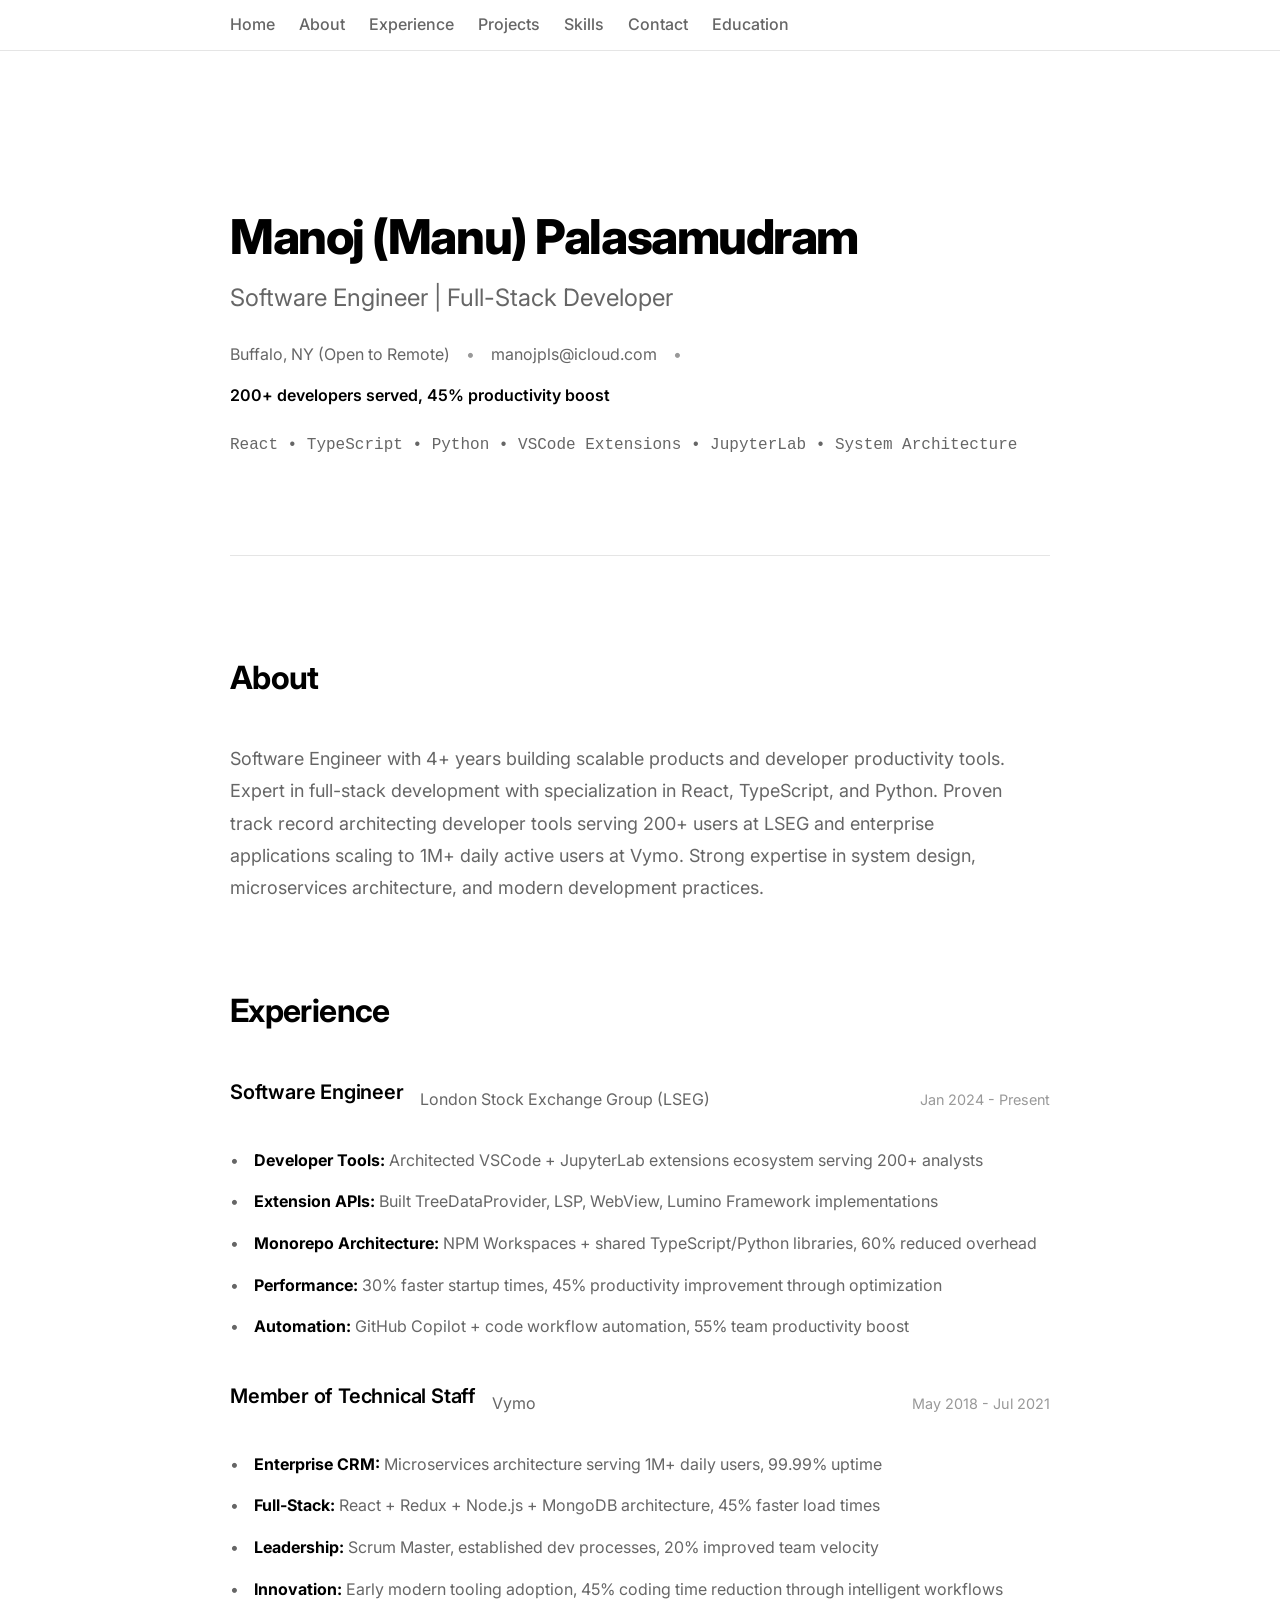
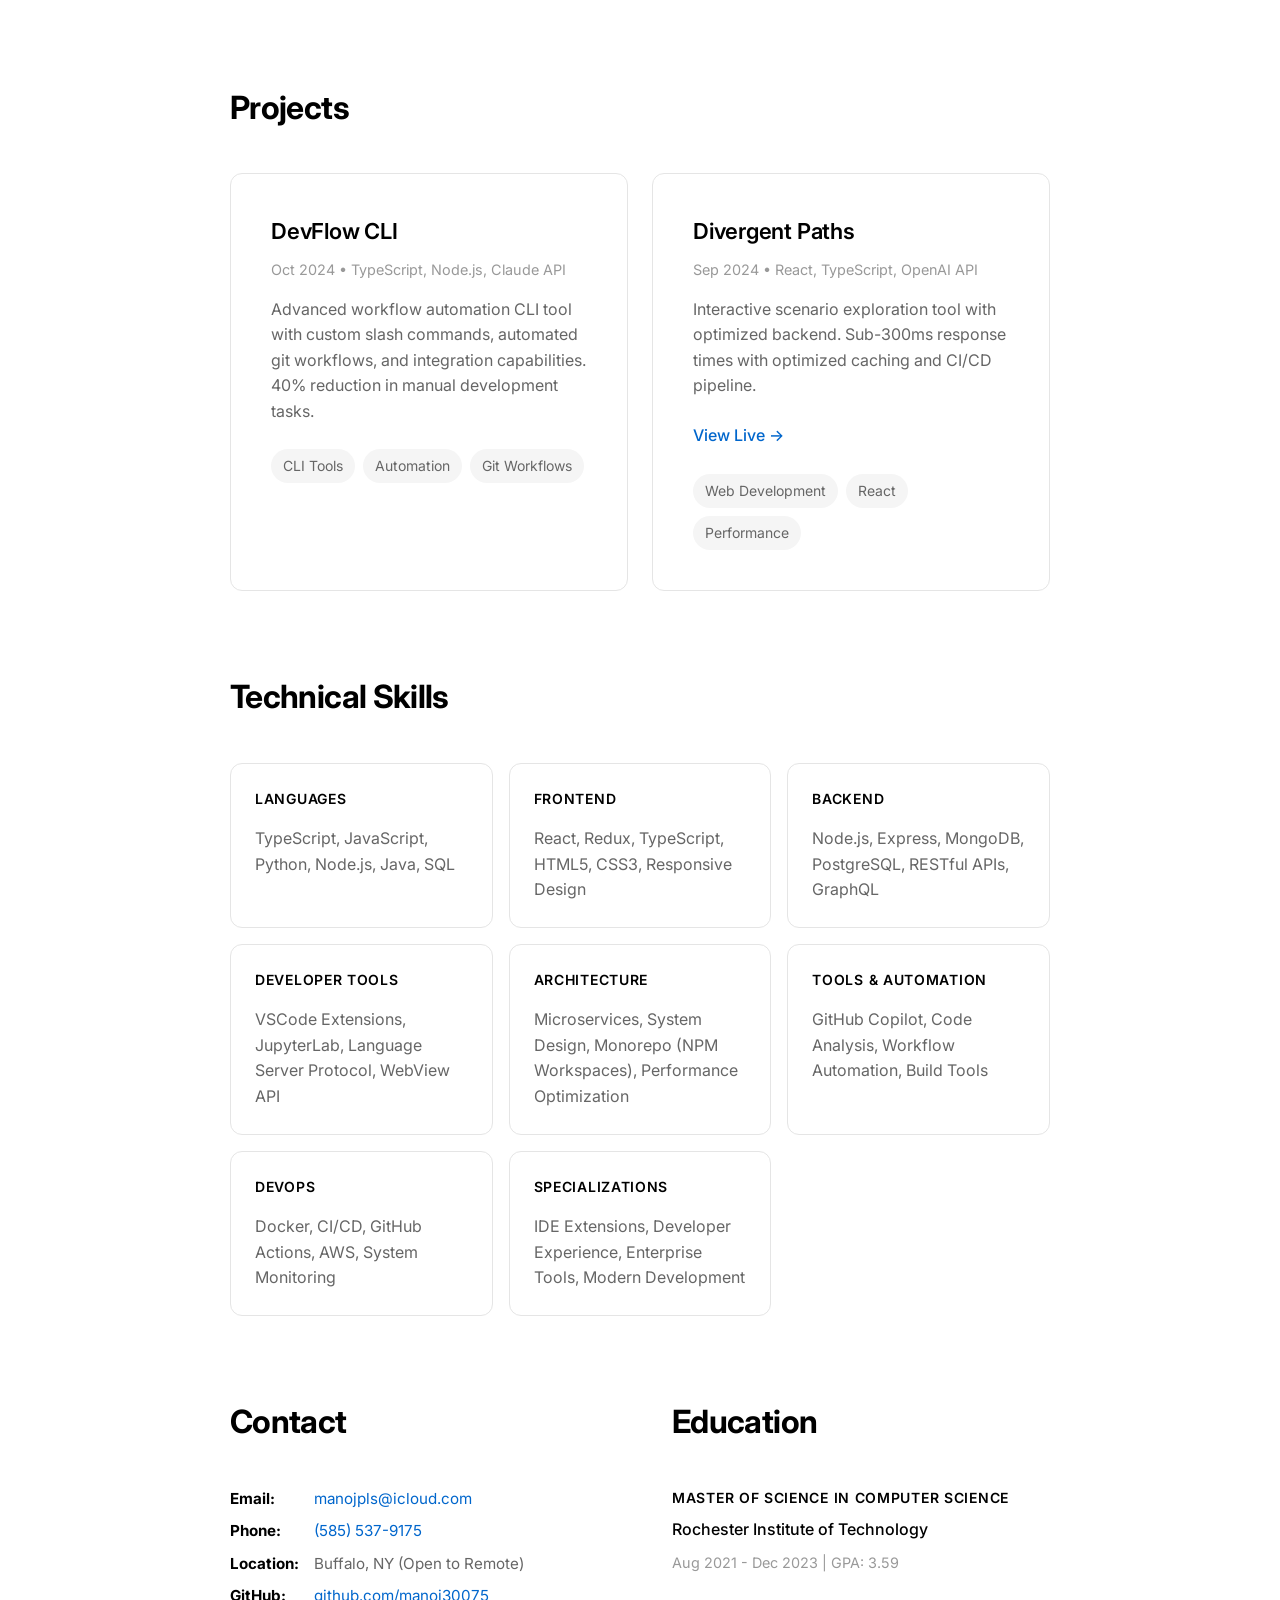
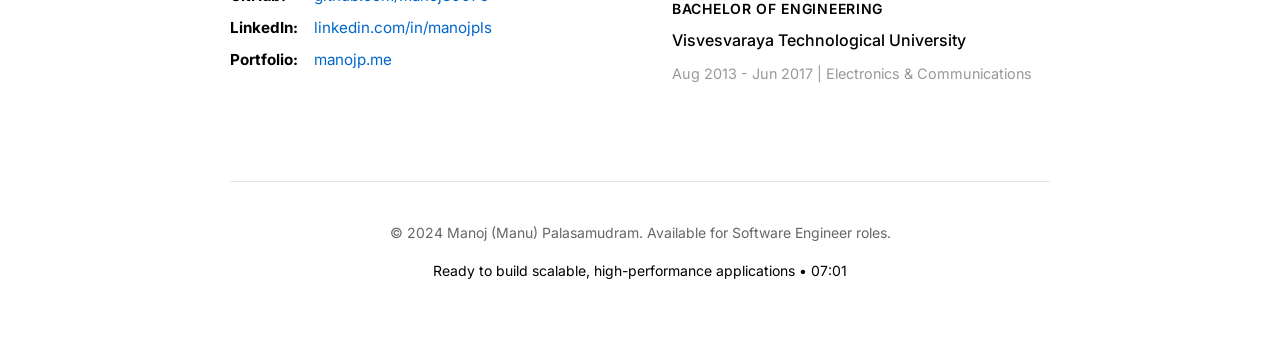
==== commit 3e1a312d: "Improve accessibility, SEO, UX, and performance\n\n- Add canonical, theme-color, OG/Twitter meta, fa" ====
--- a/index.html
+++ b/index.html
@@ -5,16 +5,56 @@
     <meta name="viewport" content="width=device-width, initial-scale=1.0">
     <meta name="description" content="Manoj (Manu) Palasamudram - Software Engineer | Developer Tools Expert | React, TypeScript, Python">
     <meta name="keywords" content="Software Engineer, Developer Tools, VSCode Extensions, JupyterLab Extensions, React Developer, TypeScript, Seattle">
+    <meta name="theme-color" content="#000000">
+    <link rel="canonical" href="https://www.manojp.me">
+    <!-- Lightweight SVG favicon to avoid 404s -->
+    <link rel="icon" href='data:image/svg+xml,<svg xmlns="http://www.w3.org/2000/svg" viewBox="0 0 100 100"><rect width="100" height="100" rx="12" fill="black"/><text x="50" y="58" font-size="52" text-anchor="middle" fill="white" font-family="Inter, Arial, sans-serif">M</text></svg>'>
+    <!-- Open Graph -->
+    <meta property="og:type" content="website">
+    <meta property="og:title" content="Manoj Palasamudram | Software Engineer">
+    <meta property="og:description" content="Software Engineer focused on developer tools, React, TypeScript, Python. 200+ developers served, measurable productivity gains.">
+    <meta property="og:url" content="https://www.manojp.me">
+    <!-- Twitter -->
+    <meta name="twitter:card" content="summary">
+    <meta name="twitter:title" content="Manoj Palasamudram | Software Engineer">
+    <meta name="twitter:description" content="Developer Tools, React, TypeScript, Python. LSEG & Vymo experience.">
     <title>Manoj Palasamudram | Software Engineer</title>
     <link rel="preconnect" href="https://fonts.googleapis.com">
     <link rel="preconnect" href="https://fonts.gstatic.com" crossorigin>
     <link href="https://fonts.googleapis.com/css2?family=Inter:wght@400;500;600;700;800&display=swap" rel="stylesheet">
     <link rel="stylesheet" href="style.css">
+    <!-- Structured data -->
+    <script type="application/ld+json">
+    {
+      "@context": "https://schema.org",
+      "@type": "Person",
+      "name": "Manoj (Manu) Palasamudram",
+      "jobTitle": "Software Engineer",
+      "url": "https://www.manojp.me",
+      "email": "mailto:manojpls@icloud.com",
+      "sameAs": [
+        "https://github.com/manoj30075",
+        "https://www.linkedin.com/in/manojpls"
+      ]
+    }
+    </script>
 </head>
 <body>
-    <div class="container">
+    <a class="skip-link" href="#main">Skip to content</a>
+    <nav class="top-nav" aria-label="Primary">
+        <div class="nav-inner">
+            <a href="#home">Home</a>
+            <a href="#about">About</a>
+            <a href="#experience">Experience</a>
+            <a href="#projects">Projects</a>
+            <a href="#skills">Skills</a>
+            <a href="#contact">Contact</a>
+            <a href="#education">Education</a>
+        </div>
+    </nav>
+    <main id="main" class="container" role="main">
         <!-- Hero Section -->
-        <header class="hero">
+        <header class="hero" id="home">
             <h1>Manoj (Manu) Palasamudram</h1>
             <p class="title">Software Engineer | Full-Stack Developer</p>
             <div class="hero-details">
@@ -28,14 +68,14 @@
         </header>
 
         <!-- About Section -->
-        <section class="about">
-            <h2>About</h2>
+        <section class="about" id="about" aria-labelledby="about-heading">
+            <h2 id="about-heading">About</h2>
             <p>Software Engineer with 4+ years building scalable products and developer productivity tools. Expert in full-stack development with specialization in React, TypeScript, and Python. Proven track record architecting developer tools serving 200+ users at LSEG and enterprise applications scaling to 1M+ daily active users at Vymo. Strong expertise in system design, microservices architecture, and modern development practices.</p>
         </section>
 
         <!-- Experience Section -->
-        <section class="experience">
-            <h2>Experience</h2>
+        <section class="experience" id="experience" aria-labelledby="experience-heading">
+            <h2 id="experience-heading">Experience</h2>
             
             <div class="job">
                 <div class="job-header">
@@ -68,8 +108,8 @@
         </section>
 
         <!-- Projects Section -->
-        <section class="projects">
-            <h2>Projects</h2>
+        <section class="projects" id="projects" aria-labelledby="projects-heading">
+            <h2 id="projects-heading">Projects</h2>
             
             <div class="project-grid">
                 <div class="project-card">
@@ -88,7 +128,7 @@
                     <p class="project-meta">Sep 2024 • React, TypeScript, OpenAI API</p>
                     <p>Interactive scenario exploration tool with optimized backend. Sub-300ms response times with optimized caching and CI/CD pipeline.</p>
                     <div class="project-links">
-                        <a href="https://the-road-not-taken.netlify.app/" target="_blank">View Live →</a>
+                        <a href="https://the-road-not-taken.netlify.app/" target="_blank" rel="noopener noreferrer">View Live →</a>
                     </div>
                     <div class="project-tags">
                         <span class="tag">Web Development</span>
@@ -100,8 +140,8 @@
         </section>
 
         <!-- Skills Section -->
-        <section class="skills">
-            <h2>Technical Skills</h2>
+        <section class="skills" id="skills" aria-labelledby="skills-heading">
+            <h2 id="skills-heading">Technical Skills</h2>
             
             <div class="skills-grid">
                 <div class="skill-group">
@@ -147,22 +187,22 @@
         </section>
 
         <!-- Contact & Education Section -->
-        <section class="contact-education">
+        <section class="contact-education" id="contact-education" aria-labelledby="contact-heading">
             <div class="contact-edu-grid">
-                <div class="contact">
-                    <h2>Contact</h2>
+                <div class="contact" id="contact">
+                    <h2 id="contact-heading">Contact</h2>
                     <div class="contact-info">
                         <p><strong>Email:</strong> <a href="mailto:manojpls@icloud.com">manojpls@icloud.com</a></p>
                         <p><strong>Phone:</strong> <a href="tel:+15855379175">(585) 537-9175</a></p>
                         <p><strong>Location:</strong> Buffalo, NY (Open to Remote)</p>
-                        <p><strong>GitHub:</strong> <a href="https://github.com/manoj30075" target="_blank">github.com/manoj30075</a></p>
-                        <p><strong>LinkedIn:</strong> <a href="https://linkedin.com/in/manojpls" target="_blank">linkedin.com/in/manojpls</a></p>
-                        <p><strong>Portfolio:</strong> <a href="https://www.manojp.me" target="_blank">manojp.me</a></p>
-                    </div>
-                </div>
-
-                <div class="education">
-                    <h2>Education</h2>
+                        <p><strong>GitHub:</strong> <a href="https://github.com/manoj30075" target="_blank" rel="noopener noreferrer">github.com/manoj30075</a></p>
+                        <p><strong>LinkedIn:</strong> <a href="https://linkedin.com/in/manojpls" target="_blank" rel="noopener noreferrer">linkedin.com/in/manojpls</a></p>
+                        <p><strong>Portfolio:</strong> <a href="https://www.manojp.me" target="_blank" rel="noopener noreferrer">manojp.me</a></p>
+                    </div>
+                </div>
+
+                <div class="education" id="education">
+                    <h2 id="education-heading">Education</h2>
                     <div class="edu-item">
                         <h4>Master of Science in Computer Science</h4>
                         <p class="institution">Rochester Institute of Technology</p>
@@ -182,7 +222,7 @@
             <p>&copy; 2024 Manoj (Manu) Palasamudram. Available for Software Engineer roles.</p>
             <p class="status">Ready to build scalable, high-performance applications • <span id="current-time"></span></p>
         </footer>
-    </div>
+    </main>
 
     <script src="script.js"></script>
 </body>
--- a/style.css
+++ b/style.css
@@ -15,9 +15,10 @@
     --accent-secondary: #0066cc;
     --accent-tertiary: #f0f0f0;
     --accent-border: #e5e5e5;
+    --accent-green: #16a34a; /* defined for scroll-to-top */
     
     /* Typography */
-    --font-primary: -apple-system, BlinkMacSystemFont, 'Segoe UI', 'Roboto', 'Oxygen', 'Ubuntu', 'Cantarell', 'Helvetica Neue', sans-serif;
+    --font-primary: 'Inter', -apple-system, BlinkMacSystemFont, 'Segoe UI', 'Roboto', 'Oxygen', 'Ubuntu', 'Cantarell', 'Helvetica Neue', sans-serif;
     --font-mono: 'SF Mono', 'Monaco', 'Inconsolata', 'Fira Code', monospace;
     
     /* Spacing */
@@ -43,6 +44,7 @@
 html {
     font-size: 16px;
     scroll-behavior: smooth;
+    scroll-padding-top: 64px; /* account for sticky nav */
 }
 
 body {
@@ -377,6 +379,86 @@
     margin-top: var(--space-xs) !important;
 }
 
+/* Top navigation */
+.top-nav {
+    position: sticky;
+    top: 0;
+    z-index: 100;
+    background: var(--bg-primary);
+    border-bottom: 1px solid var(--accent-border);
+}
+
+.top-nav .nav-inner {
+    max-width: var(--max-width);
+    margin: 0 auto;
+    padding: 12px var(--space-lg);
+    display: flex;
+    gap: var(--space-md);
+    overflow-x: auto;
+}
+
+.top-nav a {
+    color: var(--text-secondary);
+    font-weight: 500;
+    border: none;
+}
+
+.top-nav a:hover, .top-nav a:focus-visible {
+    color: var(--accent-secondary);
+}
+
+/* Skip link */
+.skip-link {
+    position: absolute;
+    left: -999px;
+    top: auto;
+    width: 1px;
+    height: 1px;
+    overflow: hidden;
+}
+.skip-link:focus {
+    position: fixed;
+    left: 16px;
+    top: 12px;
+    width: auto;
+    height: auto;
+    padding: 8px 12px;
+    background: var(--accent-primary);
+    color: var(--bg-primary);
+    border-radius: 6px;
+    z-index: 1000;
+}
+
+/* Scroll-to-top button */
+.scroll-to-top {
+    position: fixed;
+    bottom: 20px;
+    right: 20px;
+    background: var(--accent-green);
+    color: var(--bg-primary);
+    border: none;
+    border-radius: 50%;
+    width: 48px;
+    height: 48px;
+    font-size: 18px;
+    cursor: pointer;
+    opacity: 0;
+    visibility: hidden;
+    transition: opacity 0.3s ease, transform 0.2s ease;
+    z-index: 1000;
+    font-family: var(--font-mono);
+}
+.scroll-to-top:hover {
+    transform: translateY(-2px);
+}
+
+/* Focus states */
+a:focus-visible,
+button:focus-visible {
+    outline: 2px solid var(--accent-secondary);
+    outline-offset: 2px;
+}
+
 /* Responsive Design */
 @media (max-width: 768px) {
     :root {
@@ -557,20 +639,32 @@
     }
 }
 
-/* Smooth scrolling enhancements */
-html {
-    scroll-padding-top: 20px;
-}
-
-/* Focus states for accessibility */
-a:focus,
-button:focus {
-    outline: 2px solid var(--accent-secondary);
-    outline-offset: 2px;
-}
-
 /* Selection styling */
 ::selection {
     background: var(--accent-primary);
     color: var(--bg-primary);
+}
+
+/* Dark mode */
+@media (prefers-color-scheme: dark) {
+  :root {
+    --bg-primary:#0b0b0b; 
+    --bg-secondary:#121212; 
+    --bg-tertiary:#1b1b1b;
+    --text-primary:#f5f5f5; 
+    --text-secondary:#c7c7c7; 
+    --text-muted:#9aa0a6;
+    --accent-primary:#ffffff; 
+    --accent-secondary:#60a5fa; 
+    --accent-border:#2a2a2a;
+  }
+}
+
+/* Reduced motion */
+@media (prefers-reduced-motion: reduce) {
+  * {
+    animation: none !important;
+    transition: none !important;
+    scroll-behavior: auto !important;
+  }
 }
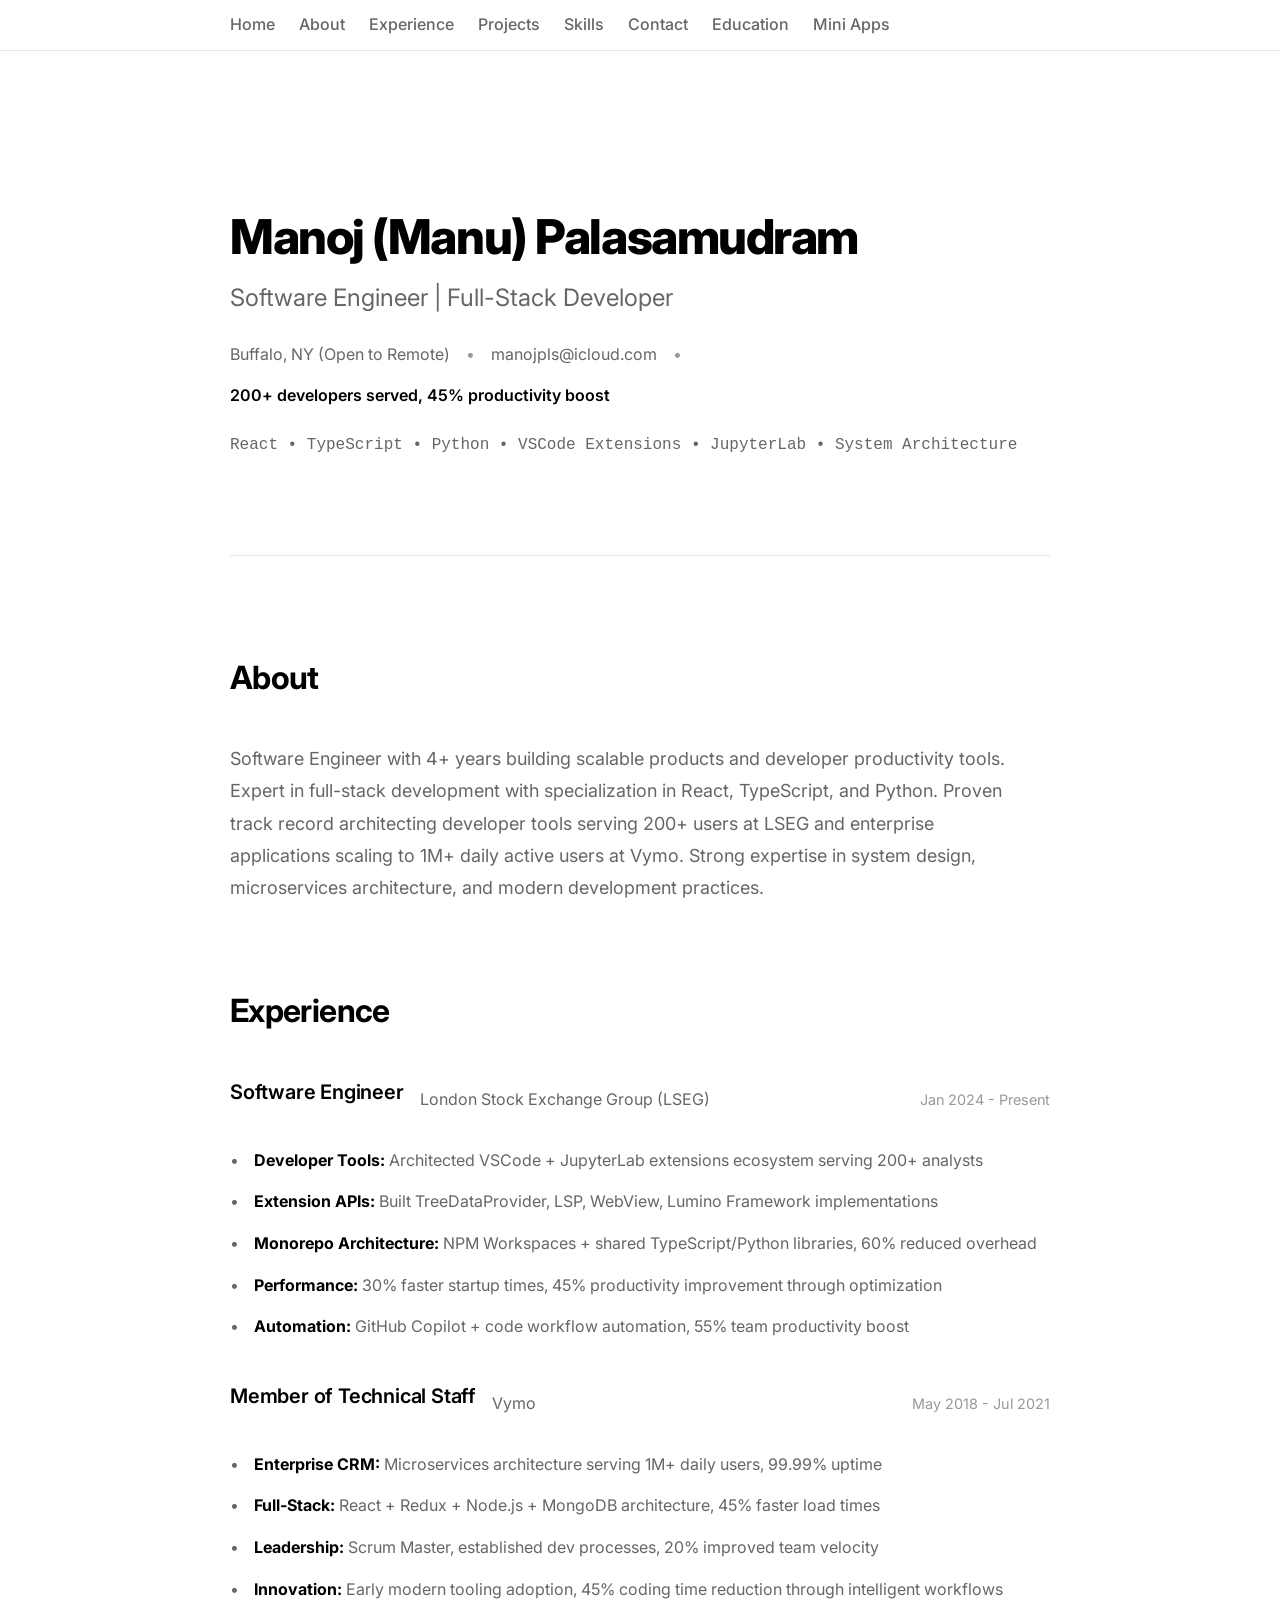
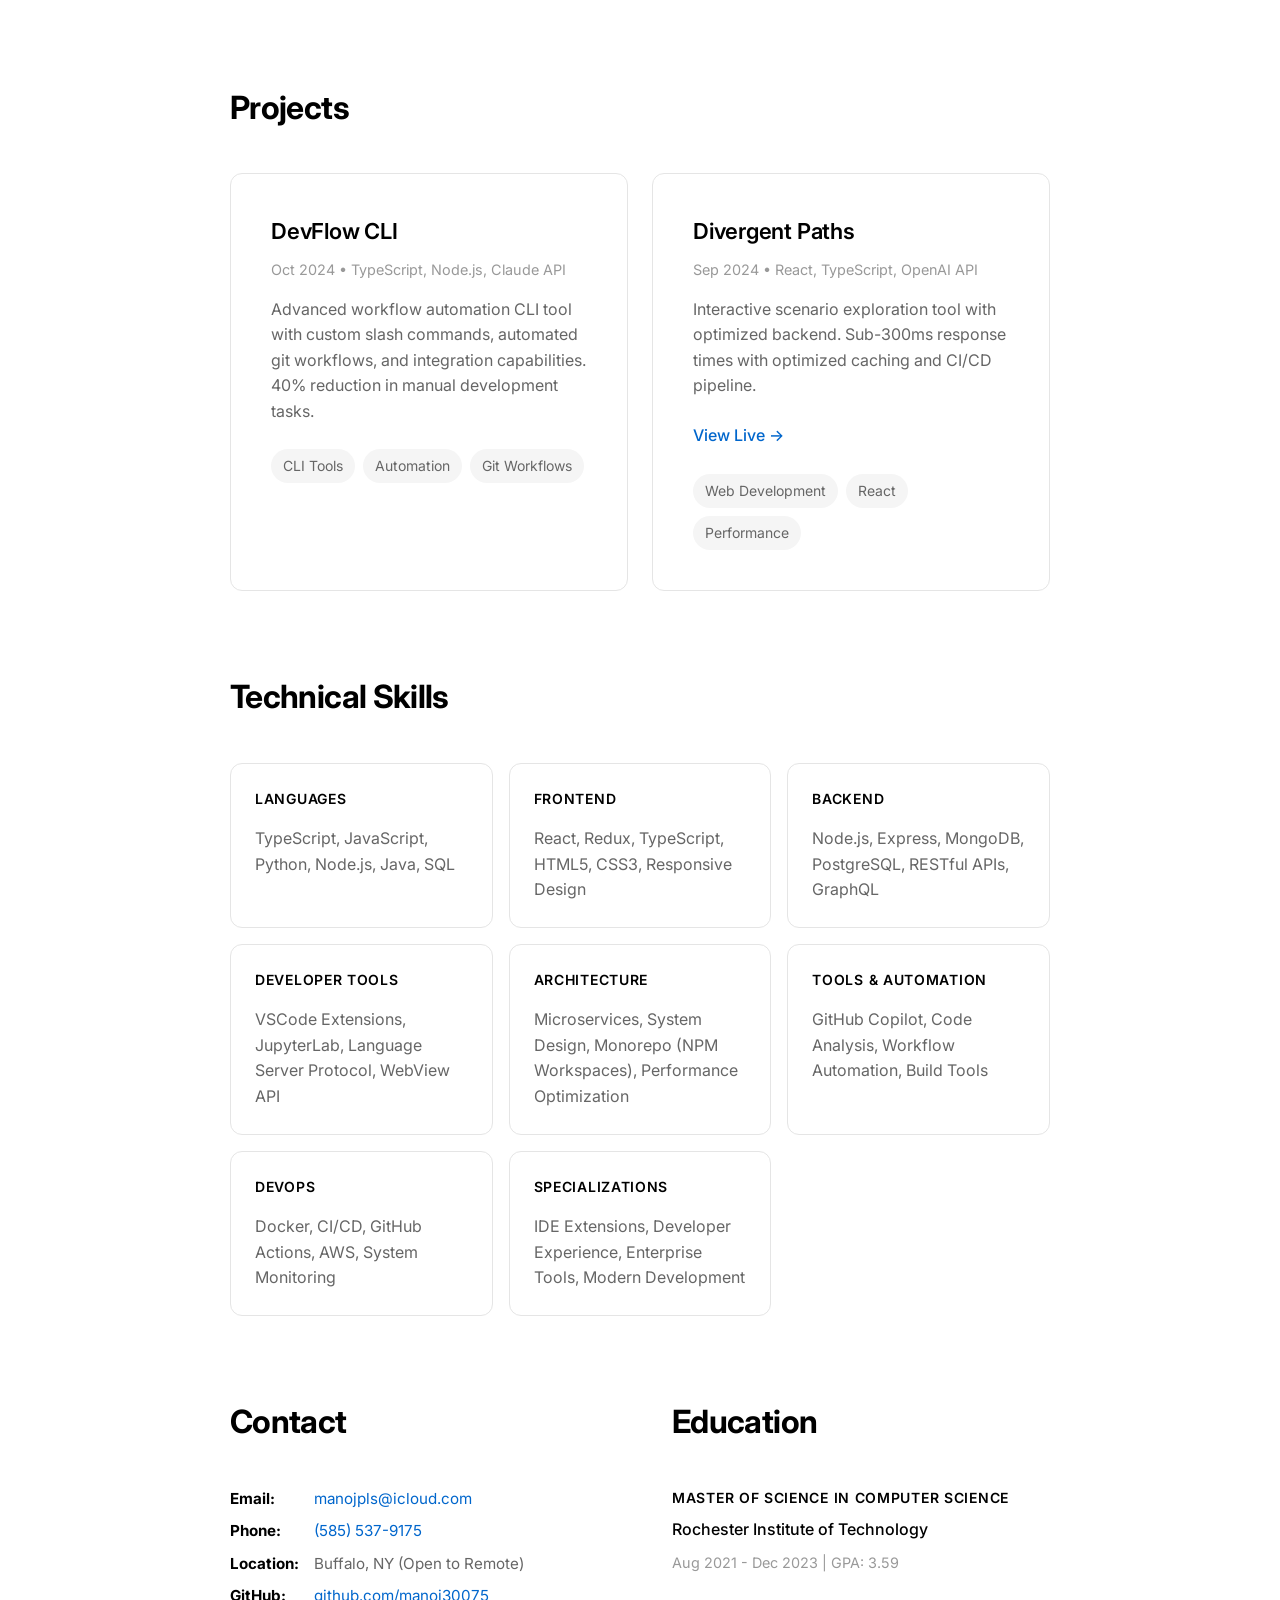
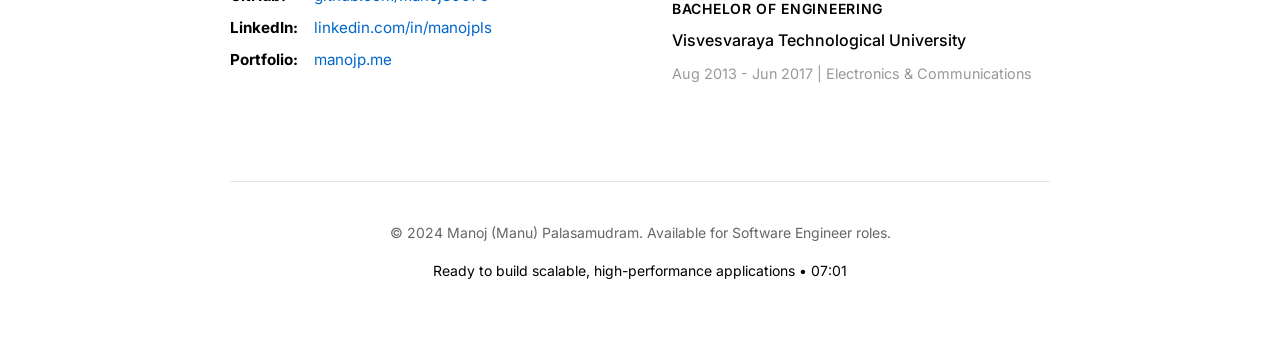
==== commit cf63efef: "Add Mini Apps section and first app (Invisible Inspector)\n\n- New apps.html with toggle to show all" ====
--- a/index.html
+++ b/index.html
@@ -50,6 +50,7 @@
             <a href="#skills">Skills</a>
             <a href="#contact">Contact</a>
             <a href="#education">Education</a>
+            <a href="/apps.html">Mini Apps</a>
         </div>
     </nav>
     <main id="main" class="container" role="main">
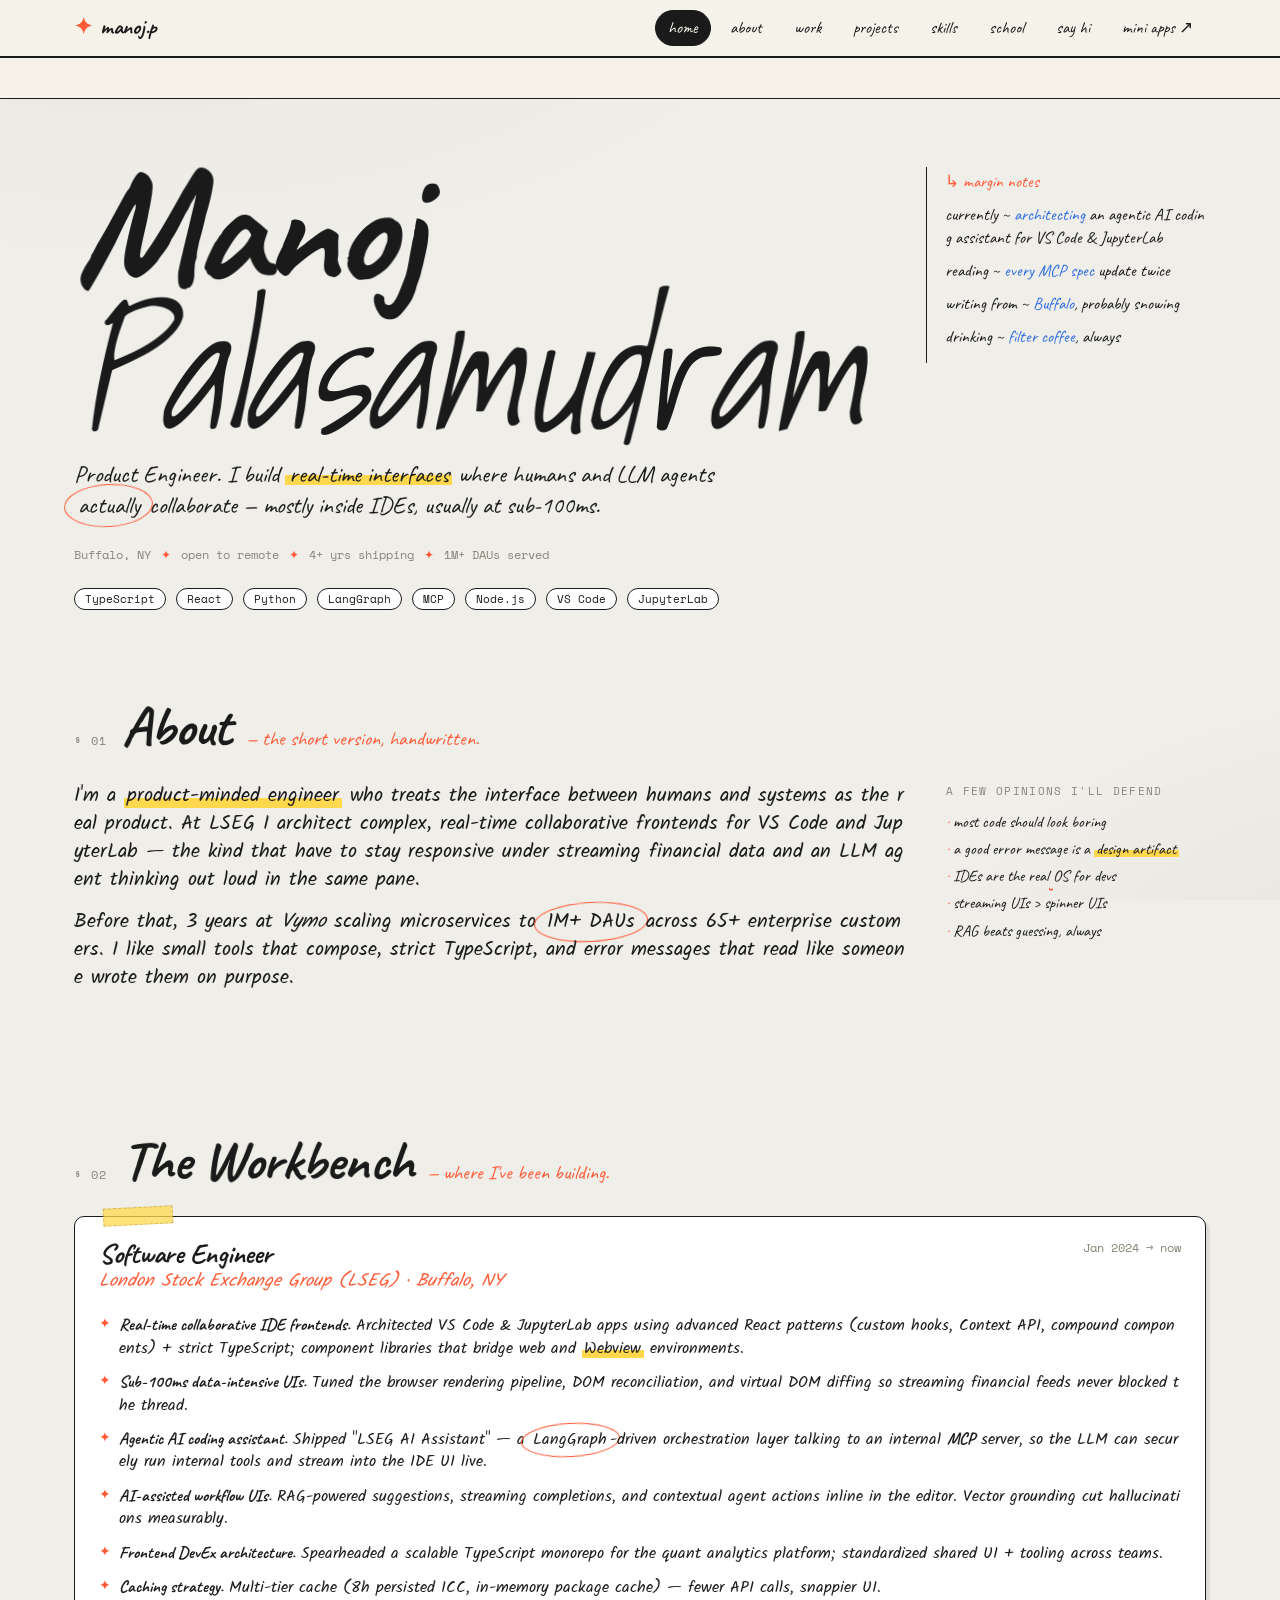
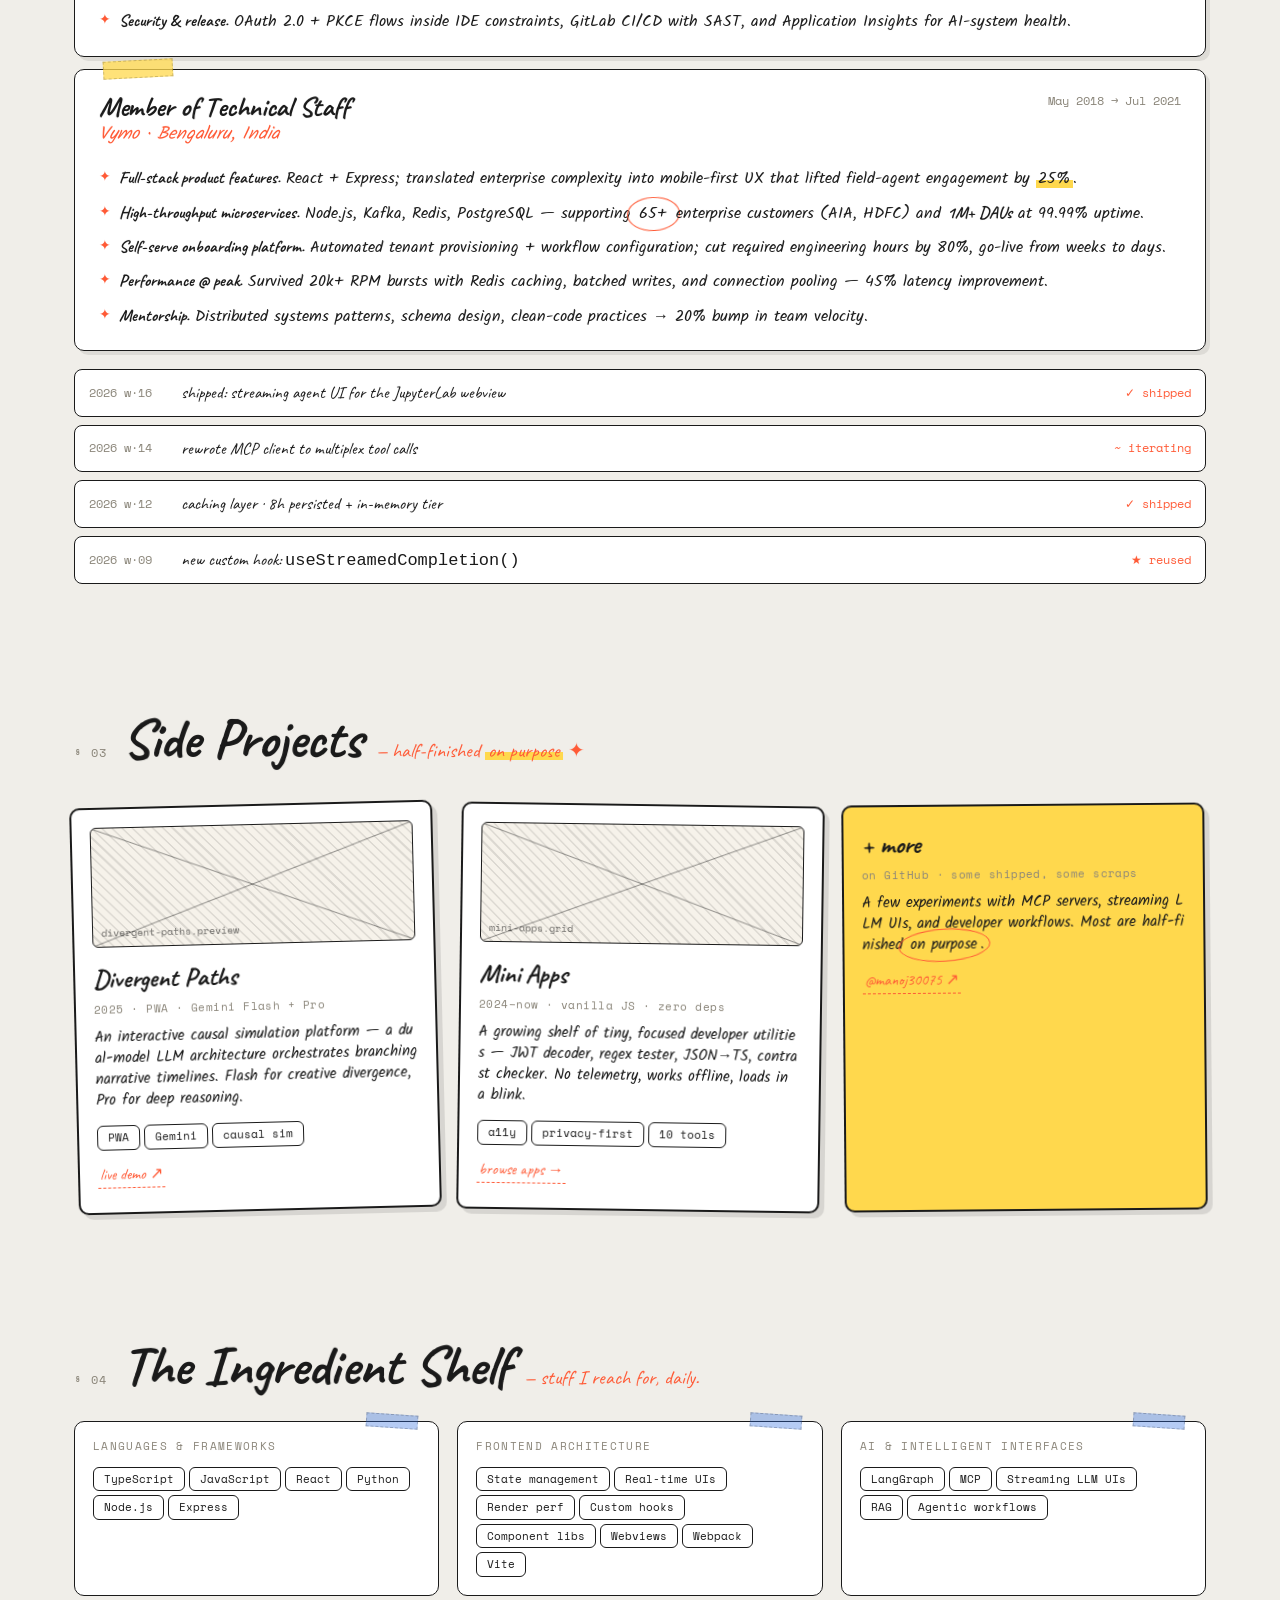
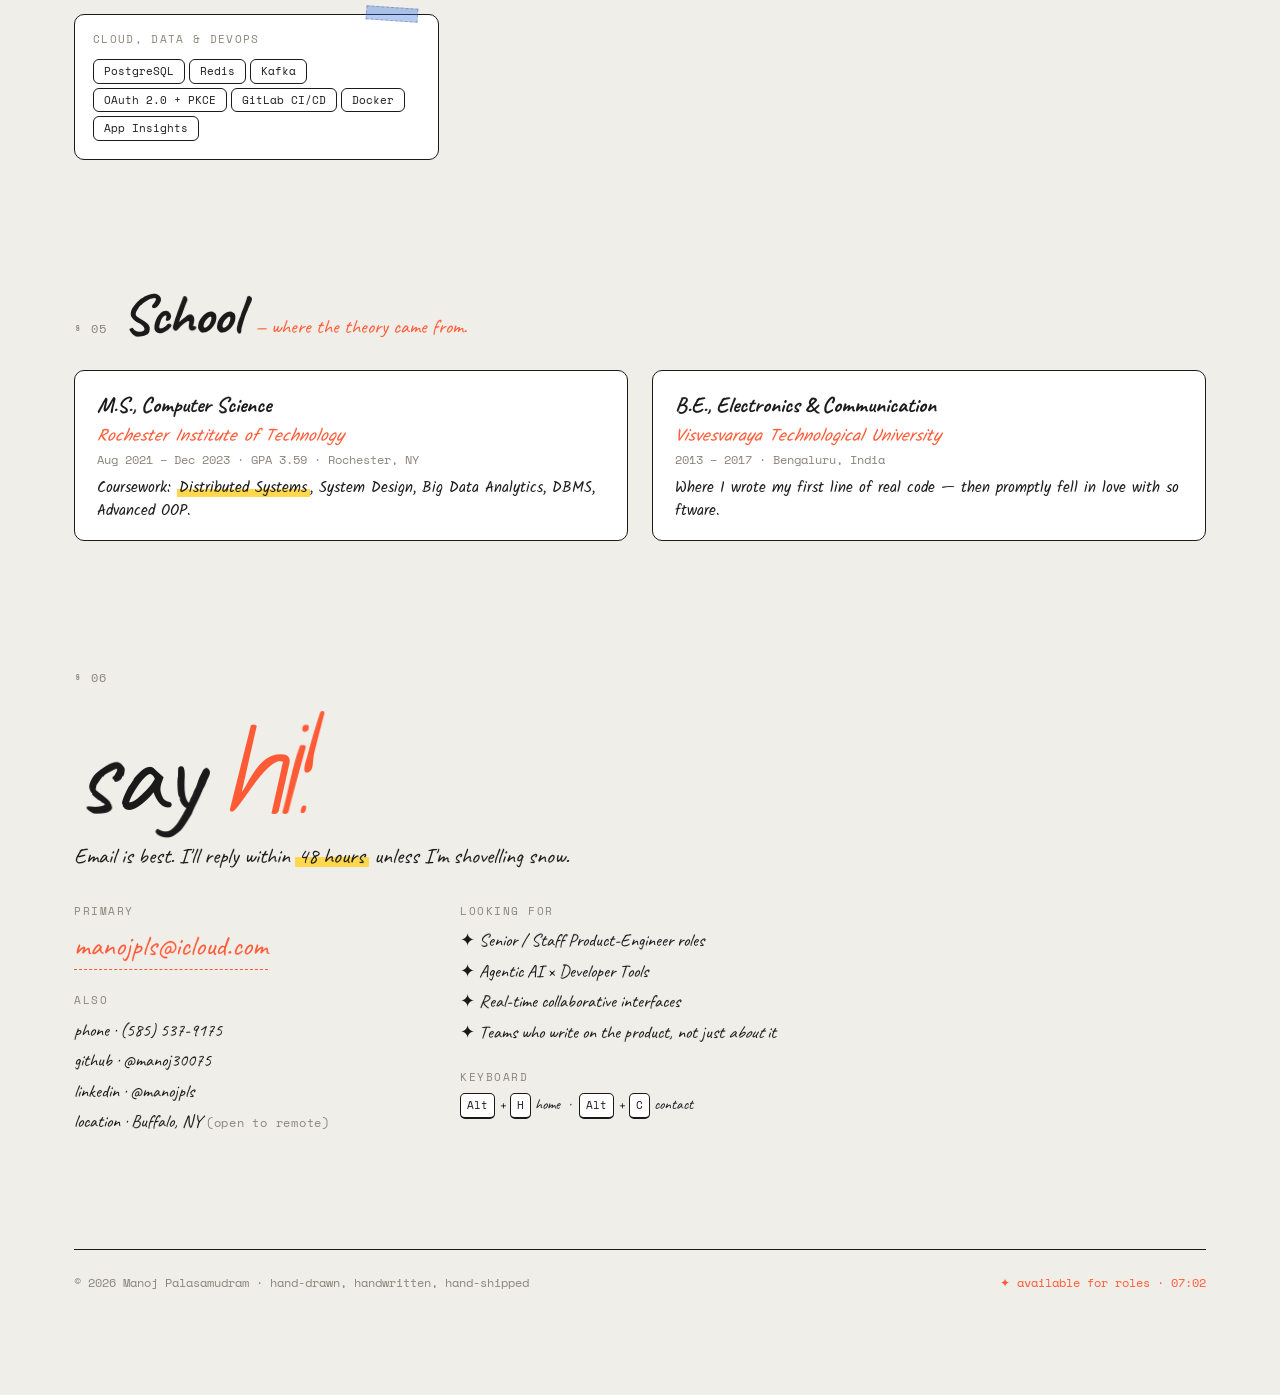
==== commit f02b7977: "Rewrite portfolio with hand-drawn, handwritten design Implements the "Portfolio Wireframes" bundle f" ====
--- a/index.html
+++ b/index.html
@@ -3,35 +3,37 @@
 <head>
     <meta charset="UTF-8">
     <meta name="viewport" content="width=device-width, initial-scale=1.0">
-    <meta name="description" content="Manoj (Manu) Palasamudram - Software Engineer | Developer Tools Expert | React, TypeScript, Python">
-    <meta name="keywords" content="Software Engineer, Developer Tools, VSCode Extensions, JupyterLab Extensions, React Developer, TypeScript, Seattle">
-    <meta name="theme-color" content="#000000">
+    <meta name="description" content="Manoj (Manu) Palasamudram — Product Engineer. Real-time collaborative IDE extensions, agentic AI interfaces, LangGraph + MCP, TypeScript/React at LSEG.">
+    <meta name="keywords" content="Product Engineer, Software Engineer, React, TypeScript, LangGraph, MCP, VS Code Extensions, JupyterLab, AI UIs, LSEG, Buffalo NY">
+    <meta name="theme-color" content="#f6f2ea">
     <link rel="canonical" href="https://www.manojp.me">
-    <!-- Lightweight SVG favicon to avoid 404s -->
-    <link rel="icon" href='data:image/svg+xml,<svg xmlns="http://www.w3.org/2000/svg" viewBox="0 0 100 100"><rect width="100" height="100" rx="12" fill="black"/><text x="50" y="58" font-size="52" text-anchor="middle" fill="white" font-family="Inter, Arial, sans-serif">M</text></svg>'>
-    <!-- Open Graph -->
+    <link rel="icon" href='data:image/svg+xml,<svg xmlns="http://www.w3.org/2000/svg" viewBox="0 0 100 100"><rect width="100" height="100" rx="18" fill="%23f6f2ea"/><text x="50" y="70" font-size="72" text-anchor="middle" fill="%23ff5a36" font-family="Caveat, cursive" font-weight="700">m</text></svg>'>
+
     <meta property="og:type" content="website">
-    <meta property="og:title" content="Manoj Palasamudram | Software Engineer">
-    <meta property="og:description" content="Software Engineer focused on developer tools, React, TypeScript, Python. 200+ developers served, measurable productivity gains.">
+    <meta property="og:title" content="Manoj Palasamudram | Product Engineer">
+    <meta property="og:description" content="Real-time IDE UIs, agentic AI workflows, LangGraph + MCP. A handwritten portfolio.">
     <meta property="og:url" content="https://www.manojp.me">
-    <!-- Twitter -->
     <meta name="twitter:card" content="summary">
-    <meta name="twitter:title" content="Manoj Palasamudram | Software Engineer">
-    <meta name="twitter:description" content="Developer Tools, React, TypeScript, Python. LSEG & Vymo experience.">
-    <title>Manoj Palasamudram | Software Engineer</title>
+    <meta name="twitter:title" content="Manoj Palasamudram | Product Engineer">
+    <meta name="twitter:description" content="Handwritten portfolio — IDE extensions, agentic AI, real-time UIs.">
+
+    <title>Manoj Palasamudram · Product Engineer</title>
+
     <link rel="preconnect" href="https://fonts.googleapis.com">
     <link rel="preconnect" href="https://fonts.gstatic.com" crossorigin>
-    <link href="https://fonts.googleapis.com/css2?family=Inter:wght@400;500;600;700;800&display=swap" rel="stylesheet">
+    <link href="https://fonts.googleapis.com/css2?family=Caveat:wght@400;600;700&family=Kalam:wght@300;400;700&family=Shadows+Into+Light&family=Space+Mono:wght@400;700&display=swap" rel="stylesheet">
     <link rel="stylesheet" href="style.css">
-    <!-- Structured data -->
+
     <script type="application/ld+json">
     {
       "@context": "https://schema.org",
       "@type": "Person",
-      "name": "Manoj (Manu) Palasamudram",
-      "jobTitle": "Software Engineer",
+      "name": "Manoj Palasamudram",
+      "jobTitle": "Product Engineer",
       "url": "https://www.manojp.me",
       "email": "mailto:manojpls@icloud.com",
+      "telephone": "+1-585-537-9175",
+      "address": { "@type": "PostalAddress", "addressLocality": "Buffalo", "addressRegion": "NY", "addressCountry": "US" },
       "sameAs": [
         "https://github.com/manoj30075",
         "https://www.linkedin.com/in/manojpls"
@@ -41,190 +43,428 @@
 </head>
 <body>
     <a class="skip-link" href="#main">Skip to content</a>
+
     <nav class="top-nav" aria-label="Primary">
         <div class="nav-inner">
-            <a href="#home">Home</a>
-            <a href="#about">About</a>
-            <a href="#experience">Experience</a>
-            <a href="#projects">Projects</a>
-            <a href="#skills">Skills</a>
-            <a href="#contact">Contact</a>
-            <a href="#education">Education</a>
-            <a href="/apps.html">Mini Apps</a>
+            <a href="#home" class="nav-brand"><span class="brand-mark">✦</span> manoj.p</a>
+            <a href="#home" class="active">home</a>
+            <a href="#about">about</a>
+            <a href="#experience">work</a>
+            <a href="#projects">projects</a>
+            <a href="#skills">skills</a>
+            <a href="#education">school</a>
+            <a href="#contact">say hi</a>
+            <a href="apps.html">mini apps ↗</a>
         </div>
     </nav>
+
+    <div class="marquee" aria-hidden="true">
+        <div class="marquee-track">
+            <span>✦ now · shipping agentic AI for financial IDEs @ LSEG</span>
+            <span>✦ open to product / staff engineer roles · remote-friendly</span>
+            <span>✦ reading · <em>A Pattern Language</em> & every MCP spec update</span>
+            <span>✦ playing with · LangGraph, streaming LLM UIs, Claude Code</span>
+            <span>✦ replies within 48h unless I'm on a plane</span>
+            <span>✦ now · shipping agentic AI for financial IDEs @ LSEG</span>
+            <span>✦ open to product / staff engineer roles · remote-friendly</span>
+        </div>
+    </div>
+
     <main id="main" class="container" role="main">
-        <!-- Hero Section -->
+
+        <!-- ── HERO ────────────────────────────────────────────── -->
         <header class="hero" id="home">
-            <h1>Manoj (Manu) Palasamudram</h1>
-            <p class="title">Software Engineer | Full-Stack Developer</p>
-            <div class="hero-details">
-                <span class="location">Buffalo, NY (Open to Remote)</span>
-                <span class="separator">•</span>
-                <span class="contact">manojpls@icloud.com</span>
-                <span class="separator">•</span>
-                <span class="highlight">200+ developers served, 45% productivity boost</span>
-            </div>
-            <p class="specialization">React • TypeScript • Python • VSCode Extensions • JupyterLab • System Architecture</p>
+            <div class="hero-grid">
+                <div>
+                    <h1 class="hero-name">
+                        <span class="given">Manoj</span>
+                        <span class="family">Palasamudram</span>
+                    </h1>
+                    <p class="hero-tag">
+                        Product Engineer. I build <span class="highlight">real-time interfaces</span>
+                        where humans and LLM agents <span class="circled">actually</span> collaborate —
+                        mostly inside IDEs, usually at sub-100ms.
+                    </p>
+                    <div class="hero-meta">
+                        <span>Buffalo, NY</span>
+                        <span class="dot">✦</span>
+                        <span>open to remote</span>
+                        <span class="dot">✦</span>
+                        <span>4+ yrs shipping</span>
+                        <span class="dot">✦</span>
+                        <span>1M+ DAUs served</span>
+                    </div>
+                    <div class="hero-tags">
+                        <span class="tag">TypeScript</span>
+                        <span class="tag">React</span>
+                        <span class="tag">Python</span>
+                        <span class="tag">LangGraph</span>
+                        <span class="tag">MCP</span>
+                        <span class="tag">Node.js</span>
+                        <span class="tag">VS&nbsp;Code</span>
+                        <span class="tag">JupyterLab</span>
+                    </div>
+                </div>
+
+                <aside class="margin-notes" aria-label="Margin notes">
+                    <span class="mn-heading">↳ margin notes</span>
+                    <span class="mn-row">currently&nbsp;~ <em>architecting</em> an agentic AI coding assistant for VS Code & JupyterLab</span>
+                    <span class="mn-row">reading&nbsp;~ <em>every MCP spec</em> update twice</span>
+                    <span class="mn-row">writing from&nbsp;~ <em>Buffalo</em>, probably snowing</span>
+                    <span class="mn-row">drinking&nbsp;~ <em>filter coffee</em>, always</span>
+                </aside>
+            </div>
         </header>
 
-        <!-- About Section -->
+        <!-- ── ABOUT ───────────────────────────────────────────── -->
         <section class="about" id="about" aria-labelledby="about-heading">
-            <h2 id="about-heading">About</h2>
-            <p>Software Engineer with 4+ years building scalable products and developer productivity tools. Expert in full-stack development with specialization in React, TypeScript, and Python. Proven track record architecting developer tools serving 200+ users at LSEG and enterprise applications scaling to 1M+ daily active users at Vymo. Strong expertise in system design, microservices architecture, and modern development practices.</p>
-        </section>
-
-        <!-- Experience Section -->
+            <div class="section-head">
+                <span class="section-kicker">§ 01</span>
+                <h2 id="about-heading">About</h2>
+                <span class="section-dek">— the short version, handwritten.</span>
+            </div>
+
+            <div class="about-body">
+                <div>
+                    <p>
+                        I'm a <span class="highlight">product-minded engineer</span> who treats
+                        the interface between humans and systems as the real product.
+                        At LSEG I architect complex, real-time collaborative frontends for
+                        VS&nbsp;Code and JupyterLab — the kind that have to stay responsive
+                        under streaming financial data and an LLM agent thinking out loud
+                        in the same pane.
+                    </p>
+                    <p>
+                        Before that, 3 years at <em>Vymo</em> scaling microservices to
+                        <span class="circled">1M+ DAUs</span> across 65+ enterprise
+                        customers. I like small tools that compose, strict TypeScript,
+                        and error messages that read like someone wrote them on purpose.
+                    </p>
+                </div>
+
+                <div class="opinions">
+                    <h4>A few opinions I'll defend</h4>
+                    <ul>
+                        <li>most code should look boring</li>
+                        <li>a good error message is a <span class="highlight">design artifact</span></li>
+                        <li>IDEs are the <span class="underline-wavy">real OS</span> for devs</li>
+                        <li>streaming UIs &gt; spinner UIs</li>
+                        <li>RAG beats guessing, always</li>
+                    </ul>
+                </div>
+            </div>
+        </section>
+
+        <!-- ── EXPERIENCE (workbench) ──────────────────────────── -->
         <section class="experience" id="experience" aria-labelledby="experience-heading">
-            <h2 id="experience-heading">Experience</h2>
-            
-            <div class="job">
-                <div class="job-header">
-                    <h3>Software Engineer</h3>
-                    <span class="company">London Stock Exchange Group (LSEG)</span>
-                    <span class="period">Jan 2024 - Present</span>
-                </div>
-                <ul class="achievements">
-                    <li><strong>Developer Tools:</strong> Architected VSCode + JupyterLab extensions ecosystem serving 200+ analysts</li>
-                    <li><strong>Extension APIs:</strong> Built TreeDataProvider, LSP, WebView, Lumino Framework implementations</li>
-                    <li><strong>Monorepo Architecture:</strong> NPM Workspaces + shared TypeScript/Python libraries, 60% reduced overhead</li>
-                    <li><strong>Performance:</strong> 30% faster startup times, 45% productivity improvement through optimization</li>
-                    <li><strong>Automation:</strong> GitHub Copilot + code workflow automation, 55% team productivity boost</li>
-                </ul>
-            </div>
-
-            <div class="job">
-                <div class="job-header">
-                    <h3>Member of Technical Staff</h3>
-                    <span class="company">Vymo</span>
-                    <span class="period">May 2018 - Jul 2021</span>
-                </div>
-                <ul class="achievements">
-                    <li><strong>Enterprise CRM:</strong> Microservices architecture serving 1M+ daily users, 99.99% uptime</li>
-                    <li><strong>Full-Stack:</strong> React + Redux + Node.js + MongoDB architecture, 45% faster load times</li>
-                    <li><strong>Leadership:</strong> Scrum Master, established dev processes, 20% improved team velocity</li>
-                    <li><strong>Innovation:</strong> Early modern tooling adoption, 45% coding time reduction through intelligent workflows</li>
-                </ul>
-            </div>
-        </section>
-
-        <!-- Projects Section -->
+            <div class="section-head">
+                <span class="section-kicker">§ 02</span>
+                <h2 id="experience-heading">The Workbench</h2>
+                <span class="section-dek">— where I've been building.</span>
+            </div>
+
+            <div class="workbench">
+                <article class="job">
+                    <div class="job-header">
+                        <div>
+                            <h3>Software Engineer</h3>
+                            <div class="company">London Stock Exchange Group (LSEG) · Buffalo, NY</div>
+                        </div>
+                        <div class="period">Jan 2024 → now</div>
+                    </div>
+                    <ul class="achievements">
+                        <li>
+                            <strong>Real-time collaborative IDE frontends.</strong>
+                            Architected VS&nbsp;Code & JupyterLab apps using advanced React patterns
+                            (custom hooks, Context API, compound components) + strict TypeScript;
+                            component libraries that bridge web and <span class="highlight">Webview</span> environments.
+                        </li>
+                        <li>
+                            <strong>Sub-100ms data-intensive UIs.</strong>
+                            Tuned the browser rendering pipeline, DOM reconciliation, and virtual
+                            DOM diffing so streaming financial feeds never blocked the thread.
+                        </li>
+                        <li>
+                            <strong>Agentic AI coding assistant.</strong>
+                            Shipped "LSEG AI Assistant" — a <span class="circled">LangGraph</span>-driven
+                            orchestration layer talking to an internal <strong>MCP</strong> server,
+                            so the LLM can securely run internal tools and stream into the IDE UI live.
+                        </li>
+                        <li>
+                            <strong>AI-assisted workflow UIs.</strong>
+                            RAG-powered suggestions, streaming completions, and contextual agent
+                            actions inline in the editor. Vector grounding cut hallucinations measurably.
+                        </li>
+                        <li>
+                            <strong>Frontend DevEx architecture.</strong>
+                            Spearheaded a scalable TypeScript monorepo for the quant analytics
+                            platform; standardized shared UI + tooling across teams.
+                        </li>
+                        <li>
+                            <strong>Caching strategy.</strong>
+                            Multi-tier cache (8h persisted ICC, in-memory package cache) —
+                            fewer API calls, snappier UI.
+                        </li>
+                        <li>
+                            <strong>Security & release.</strong>
+                            OAuth&nbsp;2.0 + PKCE flows inside IDE constraints, GitLab CI/CD with
+                            SAST, and Application Insights for AI-system health.
+                        </li>
+                    </ul>
+                </article>
+
+                <article class="job">
+                    <div class="job-header">
+                        <div>
+                            <h3>Member of Technical Staff</h3>
+                            <div class="company">Vymo · Bengaluru, India</div>
+                        </div>
+                        <div class="period">May 2018 → Jul 2021</div>
+                    </div>
+                    <ul class="achievements">
+                        <li>
+                            <strong>Full-stack product features.</strong>
+                            React + Express; translated enterprise complexity into mobile-first UX
+                            that lifted field-agent engagement by <span class="highlight">25%</span>.
+                        </li>
+                        <li>
+                            <strong>High-throughput microservices.</strong>
+                            Node.js, Kafka, Redis, PostgreSQL — supporting <span class="circled">65+</span>
+                            enterprise customers (AIA, HDFC) and <strong>1M+ DAUs</strong> at 99.99% uptime.
+                        </li>
+                        <li>
+                            <strong>Self-serve onboarding platform.</strong>
+                            Automated tenant provisioning + workflow configuration; cut required
+                            engineering hours by 80%, go-live from weeks to days.
+                        </li>
+                        <li>
+                            <strong>Performance @ peak.</strong>
+                            Survived 20k+ RPM bursts with Redis caching, batched writes, and
+                            connection pooling — 45% latency improvement.
+                        </li>
+                        <li>
+                            <strong>Mentorship.</strong>
+                            Distributed systems patterns, schema design, clean-code practices
+                            → 20% bump in team velocity.
+                        </li>
+                    </ul>
+                </article>
+            </div>
+
+            <!-- mini weekly log in the Workshop spirit -->
+            <div class="log-list" aria-label="Recent workbench log">
+                <div class="log-row">
+                    <span class="wk">2026 w·16</span>
+                    <span class="what">shipped: streaming agent UI for the JupyterLab webview</span>
+                    <span class="state">✓ shipped</span>
+                </div>
+                <div class="log-row">
+                    <span class="wk">2026 w·14</span>
+                    <span class="what">rewrote MCP client to multiplex tool calls</span>
+                    <span class="state">~ iterating</span>
+                </div>
+                <div class="log-row">
+                    <span class="wk">2026 w·12</span>
+                    <span class="what">caching layer · 8h persisted + in-memory tier</span>
+                    <span class="state">✓ shipped</span>
+                </div>
+                <div class="log-row">
+                    <span class="wk">2026 w·09</span>
+                    <span class="what">new custom hook: <code>useStreamedCompletion()</code></span>
+                    <span class="state">★ reused</span>
+                </div>
+            </div>
+        </section>
+
+        <!-- ── PROJECTS ────────────────────────────────────────── -->
         <section class="projects" id="projects" aria-labelledby="projects-heading">
-            <h2 id="projects-heading">Projects</h2>
-            
-            <div class="project-grid">
-                <div class="project-card">
-                    <h3>DevFlow CLI</h3>
-                    <p class="project-meta">Oct 2024 • TypeScript, Node.js, Claude API</p>
-                    <p>Advanced workflow automation CLI tool with custom slash commands, automated git workflows, and integration capabilities. 40% reduction in manual development tasks.</p>
+            <div class="section-head">
+                <span class="section-kicker">§ 03</span>
+                <h2 id="projects-heading">Side Projects</h2>
+                <span class="section-dek">— half-finished <span class="highlight">on purpose</span> ✦</span>
+            </div>
+
+            <div class="project-wall">
+                <article class="project-card">
+                    <div class="project-sketch"><span class="sketch-label">divergent-paths.preview</span></div>
+                    <h3>Divergent Paths</h3>
+                    <p class="project-meta">2025 · PWA · Gemini Flash + Pro</p>
+                    <p>An interactive causal simulation platform — a dual-model LLM architecture orchestrates branching narrative timelines. Flash for creative divergence, Pro for deep reasoning.</p>
                     <div class="project-tags">
-                        <span class="tag">CLI Tools</span>
-                        <span class="tag">Automation</span>
-                        <span class="tag">Git Workflows</span>
-                    </div>
-                </div>
-
-                <div class="project-card">
-                    <h3>Divergent Paths</h3>
-                    <p class="project-meta">Sep 2024 • React, TypeScript, OpenAI API</p>
-                    <p>Interactive scenario exploration tool with optimized backend. Sub-300ms response times with optimized caching and CI/CD pipeline.</p>
+                        <span class="chip">PWA</span><span class="chip">Gemini</span><span class="chip">causal sim</span>
+                    </div>
                     <div class="project-links">
-                        <a href="https://the-road-not-taken.netlify.app/" target="_blank" rel="noopener noreferrer">View Live →</a>
-                    </div>
+                        <a href="https://the-road-not-taken.netlify.app/" target="_blank" rel="noopener noreferrer">live demo ↗</a>
+                    </div>
+                </article>
+
+                <article class="project-card">
+                    <div class="project-sketch"><span class="sketch-label">mini-apps.grid</span></div>
+                    <h3>Mini Apps</h3>
+                    <p class="project-meta">2024–now · vanilla JS · zero deps</p>
+                    <p>A growing shelf of tiny, focused developer utilities — JWT decoder, regex tester, JSON→TS, contrast checker. No telemetry, works offline, loads in a blink.</p>
                     <div class="project-tags">
-                        <span class="tag">Web Development</span>
-                        <span class="tag">React</span>
-                        <span class="tag">Performance</span>
-                    </div>
-                </div>
-            </div>
-        </section>
-
-        <!-- Skills Section -->
+                        <span class="chip">a11y</span><span class="chip">privacy-first</span><span class="chip">10 tools</span>
+                    </div>
+                    <div class="project-links">
+                        <a href="apps.html">browse apps →</a>
+                    </div>
+                </article>
+
+                <article class="project-card accent-card">
+                    <h3>+ more</h3>
+                    <p class="project-meta">on GitHub · some shipped, some scraps</p>
+                    <p>A few <span class="underline-wavy">experiments</span> with MCP servers, streaming LLM UIs, and developer workflows. Most are half-finished <span class="circled">on purpose</span>.</p>
+                    <div class="project-links">
+                        <a href="https://github.com/manoj30075" target="_blank" rel="noopener noreferrer">@manoj30075 ↗</a>
+                    </div>
+                </article>
+            </div>
+        </section>
+
+        <!-- ── SKILLS (ingredient shelf) ───────────────────────── -->
         <section class="skills" id="skills" aria-labelledby="skills-heading">
-            <h2 id="skills-heading">Technical Skills</h2>
-            
-            <div class="skills-grid">
-                <div class="skill-group">
-                    <h4>Languages</h4>
-                    <p>TypeScript, JavaScript, Python, Node.js, Java, SQL</p>
-                </div>
-                
-                <div class="skill-group">
-                    <h4>Frontend</h4>
-                    <p>React, Redux, TypeScript, HTML5, CSS3, Responsive Design</p>
-                </div>
-                
-                <div class="skill-group">
-                    <h4>Backend</h4>
-                    <p>Node.js, Express, MongoDB, PostgreSQL, RESTful APIs, GraphQL</p>
-                </div>
-                
-                <div class="skill-group">
-                    <h4>Developer Tools</h4>
-                    <p>VSCode Extensions, JupyterLab, Language Server Protocol, WebView API</p>
-                </div>
-                
-                <div class="skill-group">
-                    <h4>Architecture</h4>
-                    <p>Microservices, System Design, Monorepo (NPM Workspaces), Performance Optimization</p>
-                </div>
-                
-                <div class="skill-group">
-                    <h4>Tools & Automation</h4>
-                    <p>GitHub Copilot, Code Analysis, Workflow Automation, Build Tools</p>
-                </div>
-                
-                <div class="skill-group">
-                    <h4>DevOps</h4>
-                    <p>Docker, CI/CD, GitHub Actions, AWS, System Monitoring</p>
-                </div>
-                
-                <div class="skill-group">
-                    <h4>Specializations</h4>
-                    <p>IDE Extensions, Developer Experience, Enterprise Tools, Modern Development</p>
-                </div>
-            </div>
-        </section>
-
-        <!-- Contact & Education Section -->
-        <section class="contact-education" id="contact-education" aria-labelledby="contact-heading">
-            <div class="contact-edu-grid">
-                <div class="contact" id="contact">
-                    <h2 id="contact-heading">Contact</h2>
-                    <div class="contact-info">
-                        <p><strong>Email:</strong> <a href="mailto:manojpls@icloud.com">manojpls@icloud.com</a></p>
-                        <p><strong>Phone:</strong> <a href="tel:+15855379175">(585) 537-9175</a></p>
-                        <p><strong>Location:</strong> Buffalo, NY (Open to Remote)</p>
-                        <p><strong>GitHub:</strong> <a href="https://github.com/manoj30075" target="_blank" rel="noopener noreferrer">github.com/manoj30075</a></p>
-                        <p><strong>LinkedIn:</strong> <a href="https://linkedin.com/in/manojpls" target="_blank" rel="noopener noreferrer">linkedin.com/in/manojpls</a></p>
-                        <p><strong>Portfolio:</strong> <a href="https://www.manojp.me" target="_blank" rel="noopener noreferrer">manojp.me</a></p>
-                    </div>
-                </div>
-
-                <div class="education" id="education">
-                    <h2 id="education-heading">Education</h2>
-                    <div class="edu-item">
-                        <h4>Master of Science in Computer Science</h4>
-                        <p class="institution">Rochester Institute of Technology</p>
-                        <p class="period">Aug 2021 - Dec 2023 | GPA: 3.59</p>
-                    </div>
-                    <div class="edu-item">
-                        <h4>Bachelor of Engineering</h4>
-                        <p class="institution">Visvesvaraya Technological University</p>
-                        <p class="period">Aug 2013 - Jun 2017 | Electronics & Communications</p>
-                    </div>
-                </div>
-            </div>
-        </section>
-
-        <!-- Footer -->
+            <div class="section-head">
+                <span class="section-kicker">§ 04</span>
+                <h2 id="skills-heading">The Ingredient Shelf</h2>
+                <span class="section-dek">— stuff I reach for, daily.</span>
+            </div>
+
+            <div class="shelf">
+                <div class="shelf-row">
+                    <h4>Languages & Frameworks</h4>
+                    <div class="shelf-body">
+                        <span class="chip">TypeScript</span>
+                        <span class="chip">JavaScript</span>
+                        <span class="chip">React</span>
+                        <span class="chip">Python</span>
+                        <span class="chip">Node.js</span>
+                        <span class="chip">Express</span>
+                    </div>
+                </div>
+
+                <div class="shelf-row">
+                    <h4>Frontend Architecture</h4>
+                    <div class="shelf-body">
+                        <span class="chip">State management</span>
+                        <span class="chip">Real-time UIs</span>
+                        <span class="chip">Render perf</span>
+                        <span class="chip">Custom hooks</span>
+                        <span class="chip">Component libs</span>
+                        <span class="chip">Webviews</span>
+                        <span class="chip">Webpack</span>
+                        <span class="chip">Vite</span>
+                    </div>
+                </div>
+
+                <div class="shelf-row">
+                    <h4>AI & Intelligent Interfaces</h4>
+                    <div class="shelf-body">
+                        <span class="chip">LangGraph</span>
+                        <span class="chip">MCP</span>
+                        <span class="chip">Streaming LLM UIs</span>
+                        <span class="chip">RAG</span>
+                        <span class="chip">Agentic workflows</span>
+                    </div>
+                </div>
+
+                <div class="shelf-row">
+                    <h4>Cloud, Data & DevOps</h4>
+                    <div class="shelf-body">
+                        <span class="chip">PostgreSQL</span>
+                        <span class="chip">Redis</span>
+                        <span class="chip">Kafka</span>
+                        <span class="chip">OAuth 2.0 + PKCE</span>
+                        <span class="chip">GitLab CI/CD</span>
+                        <span class="chip">Docker</span>
+                        <span class="chip">App Insights</span>
+                    </div>
+                </div>
+            </div>
+        </section>
+
+        <!-- ── EDUCATION ───────────────────────────────────────── -->
+        <section class="education" id="education" aria-labelledby="edu-heading">
+            <div class="section-head">
+                <span class="section-kicker">§ 05</span>
+                <h2 id="edu-heading">School</h2>
+                <span class="section-dek">— where the theory came from.</span>
+            </div>
+
+            <div class="edu-grid">
+                <div class="edu-item">
+                    <h4>M.S., Computer Science</h4>
+                    <div class="institution">Rochester Institute of Technology</div>
+                    <div class="period">Aug 2021 – Dec 2023 · GPA 3.59 · Rochester, NY</div>
+                    <div class="coursework">
+                        Coursework: <span class="highlight">Distributed Systems</span>, System Design,
+                        Big Data Analytics, DBMS, Advanced OOP.
+                    </div>
+                </div>
+
+                <div class="edu-item">
+                    <h4>B.E., Electronics & Communication</h4>
+                    <div class="institution">Visvesvaraya Technological University</div>
+                    <div class="period">2013 – 2017 · Bengaluru, India</div>
+                    <div class="coursework">
+                        Where I wrote my first line of <span class="underline-wavy">real</span> code —
+                        then promptly fell in love with software.
+                    </div>
+                </div>
+            </div>
+        </section>
+
+        <!-- ── CONTACT ─────────────────────────────────────────── -->
+        <section class="contact" id="contact" aria-labelledby="contact-heading">
+            <div class="section-head">
+                <span class="section-kicker">§ 06</span>
+                <h2 id="contact-heading" class="sr-only" style="position:absolute;left:-9999px">Contact</h2>
+            </div>
+
+            <p class="contact-hero">say <em>hi!</em></p>
+            <p class="contact-lead">
+                Email is best. I'll reply within <span class="highlight">48 hours</span>
+                unless I'm shovelling snow.
+            </p>
+
+            <div class="contact-grid">
+                <div class="contact-block">
+                    <h4>Primary</h4>
+                    <a class="contact-primary" href="mailto:manojpls@icloud.com">manojpls@icloud.com</a>
+
+                    <h4 style="margin-top:22px">Also</h4>
+                    <div class="contact-list">
+                        <div>phone · <a href="tel:+15855379175">(585) 537-9175</a></div>
+                        <div>github · <a href="https://github.com/manoj30075" target="_blank" rel="noopener noreferrer" class="underline-wavy">@manoj30075</a></div>
+                        <div>linkedin · <a href="https://linkedin.com/in/manojpls" target="_blank" rel="noopener noreferrer" class="underline-wavy">@manojpls</a></div>
+                        <div>location · Buffalo, NY <span class="small">(open to remote)</span></div>
+                    </div>
+                </div>
+
+                <div class="contact-block">
+                    <h4>Looking for</h4>
+                    <div class="contact-list">
+                        <div>✦ Senior / Staff Product-Engineer roles</div>
+                        <div>✦ Agentic AI × Developer Tools</div>
+                        <div>✦ Real-time collaborative interfaces</div>
+                        <div>✦ Teams who write on the product, not just <em>about</em> it</div>
+                    </div>
+
+                    <h4 style="margin-top:22px">Keyboard</h4>
+                    <div class="contact-list" style="font-size:15px">
+                        <span class="kbd">Alt</span> + <span class="kbd">H</span> home &nbsp;·&nbsp;
+                        <span class="kbd">Alt</span> + <span class="kbd">C</span> contact
+                    </div>
+                </div>
+            </div>
+        </section>
+
         <footer>
-            <p>&copy; 2024 Manoj (Manu) Palasamudram. Available for Software Engineer roles.</p>
-            <p class="status">Ready to build scalable, high-performance applications • <span id="current-time"></span></p>
+            <span>© 2026 Manoj Palasamudram · hand-drawn, handwritten, hand-shipped</span>
+            <span class="status">✦ available for roles · <span id="current-time"></span></span>
         </footer>
     </main>
 
     <script src="script.js"></script>
 </body>
-</html>+</html>
--- a/style.css
+++ b/style.css
@@ -1,670 +1,814 @@
-/* Modern Minimalist Portfolio 2024 */
-
-/* CSS Reset & Variables */
+/* ──────────────────────────────────────────────────────────────
+   Manoj Palasamudram — handwritten, hand-drawn portfolio
+   Inspired by the "Portfolio Wireframes" design bundle
+   (Margin Notes × Sketchbook × Workshop, blended)
+   ────────────────────────────────────────────────────────────── */
+
 :root {
-    /* Modern Light Color Scheme */
-    --bg-primary: #ffffff;
-    --bg-secondary: #fafafa;
-    --bg-tertiary: #f5f5f5;
-    --text-primary: #000000;
-    --text-secondary: #666666;
-    --text-muted: #999999;
-    
-    /* Minimal Accent Colors */
-    --accent-primary: #000000;
-    --accent-secondary: #0066cc;
-    --accent-tertiary: #f0f0f0;
-    --accent-border: #e5e5e5;
-    --accent-green: #16a34a; /* defined for scroll-to-top */
-    
-    /* Typography */
-    --font-primary: 'Inter', -apple-system, BlinkMacSystemFont, 'Segoe UI', 'Roboto', 'Oxygen', 'Ubuntu', 'Cantarell', 'Helvetica Neue', sans-serif;
-    --font-mono: 'SF Mono', 'Monaco', 'Inconsolata', 'Fira Code', monospace;
-    
-    /* Spacing */
-    --space-xs: 8px;
-    --space-sm: 16px;
-    --space-md: 24px;
-    --space-lg: 40px;
-    --space-xl: 64px;
-    --space-xxl: 96px;
-    
-    /* Layout */
-    --max-width: 900px;
-    --border-radius: 12px;
-    --section-spacing: 80px;
-}
-
-* {
-    margin: 0;
-    padding: 0;
-    box-sizing: border-box;
-}
-
-html {
-    font-size: 16px;
-    scroll-behavior: smooth;
-    scroll-padding-top: 64px; /* account for sticky nav */
-}
+  --ink: #1a1a1a;
+  --paper: #f6f2ea;
+  --paper-deep: #f0eee9;
+  --pencil: #2b2b2b;
+  --muted: #8a8579;
+  --accent: #ff5a36;          /* tomato red */
+  --accent-2: #2d6cdf;        /* pen blue */
+  --accent-3: #ffd84d;        /* highlighter */
+  --accent-soft: rgba(255, 90, 54, .12);
+
+  --hand: 'Kalam', 'Caveat', cursive;
+  --marker: 'Caveat', 'Kalam', cursive;
+  --scribble: 'Shadows Into Light', cursive;
+  --mono: 'Space Mono', ui-monospace, monospace;
+  --serif: 'Kalam', 'Caveat', cursive;
+
+  --space-unit: 8px;
+  --space-xs: calc(var(--space-unit) * 1);
+  --space-sm: calc(var(--space-unit) * 2);
+  --space-md: calc(var(--space-unit) * 4);
+  --space-lg: calc(var(--space-unit) * 8);
+  --space-xl: calc(var(--space-unit) * 14);
+
+  /* Backward-compat aliases for Mini Apps pages that import style.css */
+  --bg-color: var(--paper);
+  --bg-primary: #ffffff;
+  --text-color-primary: var(--ink);
+  --text-color-secondary: var(--muted);
+  --accent-primary: var(--ink);
+  --accent-border: var(--ink);
+}
+
+*, *::before, *::after { box-sizing: border-box; }
+
+html { scroll-behavior: smooth; }
 
 body {
-    font-family: var(--font-primary);
-    background: var(--bg-primary);
-    color: var(--text-primary);
-    line-height: 1.6;
-    font-weight: 400;
-    -webkit-font-smoothing: antialiased;
-    -moz-osx-font-smoothing: grayscale;
-    font-size: 16px;
-}
-
-/* Container */
+  margin: 0;
+  background: var(--paper-deep);
+  color: var(--ink);
+  font-family: var(--hand);
+  font-size: 17px;
+  line-height: 1.5;
+  -webkit-font-smoothing: antialiased;
+  overflow-x: hidden;
+}
+
+body::before {
+  content: "";
+  position: fixed;
+  inset: 0;
+  pointer-events: none;
+  z-index: 0;
+  background:
+    radial-gradient(1200px 600px at 10% -10%, rgba(0, 0, 0, .03), transparent 60%),
+    radial-gradient(800px 500px at 110% 110%, rgba(0, 0, 0, .04), transparent 60%);
+}
+
+a { color: inherit; text-decoration: none; }
+img { max-width: 100%; display: block; }
+
+.skip-link {
+  position: absolute;
+  left: -999px;
+  top: 0;
+  background: var(--ink);
+  color: var(--paper);
+  padding: 8px 12px;
+  z-index: 999;
+}
+.skip-link:focus { left: 8px; top: 8px; }
+
+/* ── hand-drawn primitives ──────────────────────────────────── */
+.sk {
+  border: 1.6px solid var(--ink);
+  border-radius: 8px;
+  position: relative;
+  background: #fff;
+}
+.sk.thick { border-width: 2.4px; }
+.sk.pill { border-radius: 999px; }
+.sk.dash { border-style: dashed; }
+
+.highlight {
+  background: linear-gradient(transparent 55%, var(--accent-3) 55% 88%, transparent 88%);
+  padding: 0 .15em;
+}
+
+.circled {
+  display: inline-block;
+  position: relative;
+  padding: 0 .15em;
+}
+.circled::after {
+  content: "";
+  position: absolute;
+  inset: -6px -10px;
+  border: 1.8px solid var(--accent);
+  border-radius: 50%;
+  transform: rotate(-3deg);
+  pointer-events: none;
+}
+
+.underline-wavy {
+  text-decoration: underline wavy var(--accent);
+  text-underline-offset: 4px;
+}
+
+.strike {
+  text-decoration: line-through;
+  text-decoration-color: var(--accent);
+  text-decoration-thickness: 2px;
+}
+
+.chip {
+  display: inline-block;
+  padding: 3px 10px;
+  border: 1.4px solid var(--ink);
+  border-radius: 6px;
+  font-family: var(--mono);
+  font-size: 11px;
+  background: #fff;
+  margin: 2px 4px 2px 0;
+  color: var(--ink);
+}
+
+.tag {
+  display: inline-flex;
+  align-items: center;
+  gap: 6px;
+  padding: 2px 10px;
+  border: 1.4px solid var(--ink);
+  border-radius: 999px;
+  font-family: var(--mono);
+  font-size: 11px;
+  background: #fff;
+  margin: 2px 4px 2px 0;
+  color: var(--ink);
+}
+
+.kbd {
+  font-family: var(--mono);
+  font-size: 11px;
+  padding: 2px 6px;
+  border: 1.2px solid var(--ink);
+  border-bottom-width: 2.4px;
+  border-radius: 5px;
+  background: #fff;
+  display: inline-block;
+}
+
+.small {
+  font-size: 12px;
+  color: var(--muted);
+  font-family: var(--mono);
+  letter-spacing: .06em;
+}
+
+.ann {
+  font-family: var(--marker);
+  color: var(--accent);
+  font-size: 18px;
+  line-height: 1.15;
+  transform: rotate(-4deg);
+  pointer-events: none;
+}
+.ann--blue { color: var(--accent-2); transform: rotate(3deg); }
+.ann--ink { color: var(--ink); }
+
+/* ── top nav ────────────────────────────────────────────────── */
+.top-nav {
+  position: sticky;
+  top: 0;
+  z-index: 50;
+  background: rgba(246, 242, 234, 0.92);
+  backdrop-filter: saturate(1.1) blur(8px);
+  border-bottom: 1.4px solid var(--ink);
+}
+.nav-inner {
+  max-width: 1180px;
+  margin: 0 auto;
+  display: flex;
+  align-items: center;
+  gap: 6px;
+  padding: 10px 24px;
+  flex-wrap: wrap;
+}
+.nav-brand {
+  font-family: var(--marker);
+  font-weight: 700;
+  font-size: 22px;
+  letter-spacing: -.01em;
+  margin-right: auto;
+  display: inline-flex;
+  align-items: center;
+  gap: 8px;
+}
+.nav-brand .brand-mark { color: var(--accent); }
+
+.top-nav a:not(.nav-brand) {
+  font-family: var(--marker);
+  font-size: 17px;
+  padding: 4px 12px;
+  border: 1.4px solid transparent;
+  border-radius: 999px;
+  transition: background .15s ease, color .15s ease, border-color .15s ease, transform .15s ease;
+}
+.top-nav a:not(.nav-brand):hover {
+  border-color: var(--ink);
+  background: #fff;
+  transform: translateY(-1px);
+}
+.top-nav a.active, .top-nav a[aria-current="page"] {
+  background: var(--ink);
+  color: var(--paper);
+  border-color: var(--ink);
+}
+
+/* ── marquee ────────────────────────────────────────────────── */
+.marquee {
+  position: relative;
+  z-index: 1;
+  border-top: 1.4px solid var(--ink);
+  border-bottom: 1.4px solid var(--ink);
+  padding: 6px 0;
+  font-family: var(--marker);
+  font-size: 19px;
+  color: var(--accent);
+  background: var(--paper);
+  white-space: nowrap;
+  overflow: hidden;
+}
+.marquee-track {
+  display: inline-block;
+  padding-left: 100%;
+  animation: marquee 38s linear infinite;
+}
+.marquee-track span { padding-right: 40px; }
+@keyframes marquee {
+  from { transform: translateX(0); }
+  to { transform: translateX(-100%); }
+}
+
+/* ── layout ─────────────────────────────────────────────────── */
+main { position: relative; z-index: 1; }
+
 .container {
-    max-width: var(--max-width);
-    margin: 0 auto;
-    padding: var(--space-xl) var(--space-lg);
-}
-
-/* Typography */
-h1 {
-    font-size: 3rem;
-    font-weight: 800;
-    color: var(--text-primary);
-    margin-bottom: var(--space-sm);
-    letter-spacing: -0.03em;
-    line-height: 1.1;
-}
-
-h2 {
-    font-size: 2rem;
-    font-weight: 700;
-    color: var(--text-primary);
-    margin-bottom: var(--space-lg);
-    letter-spacing: -0.02em;
-}
-
-h3 {
-    font-size: 1.25rem;
-    font-weight: 600;
-    color: var(--text-primary);
-    margin-bottom: var(--space-sm);
-    letter-spacing: -0.01em;
-}
-
-h4 {
-    font-size: 1rem;
-    font-weight: 600;
-    color: var(--text-primary);
-    margin-bottom: var(--space-xs);
-    text-transform: uppercase;
-    letter-spacing: 0.05em;
-    font-size: 0.875rem;
-}
-
-p {
-    color: var(--text-secondary);
-    margin-bottom: var(--space-sm);
-}
-
-a {
-    color: var(--accent-secondary);
-    text-decoration: none;
-    transition: all 0.2s ease;
-    border-bottom: 1px solid transparent;
-}
-
-a:hover {
-    color: var(--accent-primary);
-    border-bottom-color: var(--accent-primary);
-}
-
-/* Hero Section */
+  max-width: 1180px;
+  margin: 0 auto;
+  padding: 0 24px 64px;
+}
+.container-wide {
+  max-width: 1400px;
+  margin: 0 auto;
+  padding: 0 24px 64px;
+}
+
+section { padding: var(--space-lg) 0; position: relative; }
+
+.section-head {
+  display: flex;
+  align-items: baseline;
+  gap: 14px;
+  margin-bottom: 28px;
+  flex-wrap: wrap;
+}
+.section-head h2 {
+  font-family: var(--marker);
+  font-size: 56px;
+  line-height: .95;
+  letter-spacing: -.015em;
+  margin: 0;
+  font-weight: 700;
+}
+.section-head .section-kicker {
+  font-family: var(--mono);
+  font-size: 12px;
+  color: var(--muted);
+  letter-spacing: .12em;
+  text-transform: uppercase;
+}
+.section-head .section-dek {
+  font-family: var(--marker);
+  color: var(--accent);
+  font-size: 20px;
+}
+
+/* ── hero ──────────────────────────────────────────────────── */
 .hero {
-    text-align: left;
-    margin-bottom: var(--space-xxl);
-    padding: var(--space-xxl) 0;
-    border-bottom: 1px solid var(--accent-border);
-}
-
-.hero h1 {
-    margin-bottom: var(--space-sm);
-}
-
-.title {
-    font-size: 1.5rem;
-    color: var(--text-secondary);
-    margin-bottom: var(--space-md) !important;
-    font-weight: 400;
-}
-
-.hero-details {
-    display: flex;
-    justify-content: flex-start;
-    align-items: center;
-    gap: var(--space-sm);
-    margin-bottom: var(--space-md);
-    flex-wrap: wrap;
-    font-size: 1rem;
-    color: var(--text-secondary);
-}
-
-.separator {
-    color: var(--text-muted);
-}
-
-.highlight {
-    color: var(--text-primary);
-    font-weight: 600;
-}
-
-.specialization {
-    font-size: 1rem;
-    color: var(--text-secondary);
-    font-weight: 400;
-    margin-bottom: 0 !important;
-    font-family: var(--font-mono);
-}
-
-/* Sections */
-section {
-    margin-bottom: var(--section-spacing);
-    padding: 0;
-}
-
-/* About Section */
-.about p {
-    font-size: 1.125rem;
-    line-height: 1.8;
-    color: var(--text-secondary);
-    max-width: 800px;
-}
-
-/* Experience Section */
+  padding: 56px 0 24px;
+  position: relative;
+}
+.hero-grid {
+  display: grid;
+  grid-template-columns: 1fr 280px;
+  gap: 40px;
+  align-items: start;
+}
+.hero-name {
+  font-family: var(--marker);
+  font-size: clamp(84px, 13vw, 170px);
+  line-height: .86;
+  letter-spacing: -.025em;
+  margin: 0;
+  font-weight: 700;
+}
+.hero-name .given { display: block; }
+.hero-name .family {
+  display: block;
+  font-family: var(--scribble);
+  font-weight: 400;
+  font-style: italic;
+  color: var(--ink);
+  letter-spacing: 0;
+}
+.hero-tag {
+  font-family: var(--marker);
+  font-size: clamp(19px, 2vw, 24px);
+  margin-top: 18px;
+  max-width: 640px;
+  line-height: 1.3;
+}
+.hero-meta {
+  display: flex;
+  align-items: center;
+  gap: 10px;
+  flex-wrap: wrap;
+  margin-top: 14px;
+  font-family: var(--mono);
+  font-size: 12px;
+  color: var(--muted);
+}
+.hero-meta .dot { color: var(--accent); }
+.hero-tags {
+  margin-top: 22px;
+  display: flex;
+  flex-wrap: wrap;
+  gap: 6px;
+}
+
+.margin-notes {
+  border-left: 1.6px solid var(--ink);
+  padding: 4px 0 4px 18px;
+  font-family: var(--marker);
+  font-size: 17px;
+  line-height: 1.35;
+  align-self: start;
+  margin-top: 12px;
+}
+.margin-notes .mn-heading {
+  color: var(--accent);
+  margin-bottom: 10px;
+  display: inline-block;
+}
+.margin-notes .mn-row { display: block; margin-bottom: 10px; }
+.margin-notes .mn-row em {
+  font-style: normal;
+  color: var(--accent-2);
+}
+
+.hero .ann { position: absolute; }
+
+/* ── about ─────────────────────────────────────────────────── */
+.about-body {
+  display: grid;
+  grid-template-columns: 1fr 260px;
+  gap: 40px;
+}
+.about-body p {
+  font-family: var(--serif);
+  font-size: 20px;
+  line-height: 1.4;
+  margin: 0 0 14px;
+}
+.about-body .opinions {
+  font-family: var(--marker);
+  font-size: 16px;
+  line-height: 1.7;
+}
+.about-body .opinions h4 {
+  font-family: var(--mono);
+  font-size: 11px;
+  color: var(--muted);
+  letter-spacing: .12em;
+  margin: 0 0 8px;
+  text-transform: uppercase;
+  font-weight: 500;
+}
+.about-body .opinions ul { list-style: none; padding: 0; margin: 0; }
+.about-body .opinions li::before {
+  content: "· ";
+  color: var(--accent);
+}
+
+/* ── workbench (experience) ─────────────────────────────────── */
+.workbench { display: flex; flex-direction: column; gap: 12px; }
+
 .job {
-    margin-bottom: var(--space-lg);
-}
-
-.job:last-child {
-    margin-bottom: 0;
+  border: 1.6px solid var(--ink);
+  border-radius: 10px;
+  background: #fff;
+  padding: 22px 24px;
+  position: relative;
+  box-shadow: 4px 4px 0 rgba(0, 0, 0, .08);
+  transition: transform .2s ease, box-shadow .2s ease;
+}
+.job:hover {
+  transform: translate(-1px, -1px);
+  box-shadow: 6px 6px 0 rgba(0, 0, 0, .1);
+}
+.job::before {
+  content: "";
+  position: absolute;
+  width: 70px;
+  height: 18px;
+  top: -10px;
+  left: 28px;
+  background: rgba(255, 216, 77, .75);
+  border: 1px dashed rgba(0, 0, 0, .18);
+  transform: rotate(-3deg);
 }
 
 .job-header {
-    display: flex;
-    flex-wrap: wrap;
-    align-items: center;
-    gap: var(--space-sm);
-    margin-bottom: var(--space-md);
-}
-
-.company {
-    color: var(--text-secondary);
-    font-weight: 400;
-    font-size: 1rem;
-}
-
-.period {
-    color: var(--text-muted);
-    font-size: 0.9rem;
-    margin-left: auto;
+  display: grid;
+  grid-template-columns: 1fr auto;
+  gap: 4px 18px;
+  align-items: baseline;
+  margin-bottom: 14px;
+}
+.job-header h3 {
+  font-family: var(--marker);
+  font-size: 28px;
+  margin: 0;
+  line-height: 1.05;
+  letter-spacing: -.01em;
+}
+.job-header .company {
+  font-family: var(--serif);
+  font-style: italic;
+  font-size: 18px;
+  color: var(--accent);
+  grid-column: 1;
+}
+.job-header .period {
+  font-family: var(--mono);
+  font-size: 12px;
+  color: var(--muted);
+  grid-row: 1 / span 2;
+  grid-column: 2;
+  text-align: right;
+  align-self: start;
 }
 
 .achievements {
-    list-style: none;
-    padding: 0;
-}
-
+  list-style: none;
+  padding: 0;
+  margin: 0;
+  display: grid;
+  gap: 10px;
+}
 .achievements li {
-    position: relative;
-    padding-left: var(--space-md);
-    margin-bottom: var(--space-sm);
-    color: var(--text-secondary);
-}
-
+  font-family: var(--hand);
+  font-size: 16px;
+  line-height: 1.4;
+  padding-left: 20px;
+  position: relative;
+}
 .achievements li::before {
-    content: "•";
-    position: absolute;
-    left: 0;
-    color: var(--text-secondary);
-}
-
+  content: "✦";
+  color: var(--accent);
+  position: absolute;
+  left: 0;
+  top: 2px;
+  font-size: 14px;
+}
 .achievements li strong {
-    color: var(--text-primary);
-}
-
-/* Projects Section */
-.project-grid {
-    display: grid;
-    grid-template-columns: repeat(auto-fit, minmax(350px, 1fr));
-    gap: var(--space-md);
+  font-family: var(--marker);
+  font-weight: 700;
+  font-size: 17px;
+}
+
+/* weekly workbench log */
+.log-list {
+  margin-top: 18px;
+  display: flex;
+  flex-direction: column;
+  gap: 8px;
+}
+.log-row {
+  display: grid;
+  grid-template-columns: 80px 1fr 110px;
+  gap: 12px;
+  padding: 10px 14px;
+  border: 1.4px solid var(--ink);
+  border-radius: 8px;
+  background: #fff;
+  align-items: center;
+}
+.log-row .wk { font-family: var(--mono); font-size: 12px; color: var(--muted); }
+.log-row .what { font-family: var(--marker); font-size: 17px; }
+.log-row .state { font-family: var(--mono); font-size: 12px; color: var(--accent); text-align: right; }
+
+/* ── projects ──────────────────────────────────────────────── */
+.project-wall {
+  display: grid;
+  grid-template-columns: repeat(auto-fit, minmax(280px, 1fr));
+  gap: 22px;
+  padding-top: 10px;
 }
 
 .project-card {
-    background: var(--bg-primary);
-    border: 1px solid var(--accent-border);
-    border-radius: var(--border-radius);
-    padding: var(--space-lg);
-    transition: all 0.3s ease;
-}
-
+  border: 2px solid var(--ink);
+  border-radius: 10px;
+  background: #fff;
+  padding: 18px;
+  position: relative;
+  transition: transform .25s ease, box-shadow .25s ease;
+  box-shadow: 5px 5px 0 rgba(0, 0, 0, .1);
+}
+.project-card:nth-child(3n+1) { transform: rotate(-1.4deg); }
+.project-card:nth-child(3n+2) { transform: rotate(.8deg); }
+.project-card:nth-child(3n+3) { transform: rotate(-.5deg); }
 .project-card:hover {
-    box-shadow: 0 8px 24px rgba(0, 0, 0, 0.08);
-    transform: translateY(-2px);
-}
+  transform: rotate(0) translate(-2px, -2px);
+  box-shadow: 8px 8px 0 rgba(0, 0, 0, .14);
+}
+.project-card.accent-card { background: var(--accent-3); }
 
 .project-card h3 {
-    color: var(--text-primary);
-    margin-bottom: var(--space-xs);
-    font-size: 1.375rem;
-}
-
-.project-meta {
-    color: var(--text-muted);
-    font-size: 0.9rem;
-    margin-bottom: var(--space-sm) !important;
-}
-
+  font-family: var(--marker);
+  font-size: 26px;
+  margin: 0 0 4px;
+  letter-spacing: -.005em;
+}
+.project-card .project-meta {
+  font-family: var(--mono);
+  font-size: 11px;
+  color: var(--muted);
+  margin: 0 0 10px;
+  letter-spacing: .04em;
+}
 .project-card p {
-    margin-bottom: var(--space-md);
-    line-height: 1.6;
-}
-
-.project-links {
-    margin-bottom: var(--space-md);
-}
-
-.project-links a {
-    color: var(--accent-secondary);
-    font-weight: 500;
-    display: inline-flex;
-    align-items: center;
-    gap: 4px;
-}
-
-.project-tags {
-    display: flex;
-    flex-wrap: wrap;
-    gap: var(--space-xs);
-}
-
-.tag {
-    background: var(--bg-tertiary);
-    color: var(--text-secondary);
-    padding: 6px 12px;
-    border-radius: 20px;
-    font-size: 0.875rem;
-    font-weight: 400;
-}
-
-/* Skills Section */
-.skills-grid {
-    display: grid;
-    grid-template-columns: repeat(auto-fit, minmax(260px, 1fr));
-    gap: var(--space-sm);
-}
-
-.skill-group {
-    background: var(--bg-primary);
-    border: 1px solid var(--accent-border);
-    border-radius: var(--border-radius);
-    padding: var(--space-md);
-    transition: all 0.2s ease;
-}
-
-.skill-group:hover {
-    background: var(--bg-secondary);
-}
-
-.skill-group h4 {
-    margin-bottom: var(--space-sm);
-}
-
-.skill-group p {
-    color: var(--text-secondary);
-    font-size: 1rem;
-    margin-bottom: 0;
-    line-height: 1.6;
-}
-
-/* Contact & Education Section */
-.contact-edu-grid {
-    display: grid;
-    grid-template-columns: 1fr 1fr;
-    gap: var(--space-xl);
-}
-
-.contact-info p {
-    margin-bottom: var(--space-xs);
-    font-size: 0.95rem;
-}
-
-.contact-info strong {
-    color: var(--text-primary);
-    display: inline-block;
-    width: 80px;
-}
-
+  font-family: var(--hand);
+  font-size: 15px;
+  line-height: 1.4;
+  margin: 0 0 12px;
+}
+.project-card .project-links {
+  margin: 10px 0 6px;
+  display: flex;
+  gap: 8px;
+  flex-wrap: wrap;
+}
+.project-card .project-links a {
+  font-family: var(--marker);
+  font-size: 16px;
+  color: var(--accent);
+  border-bottom: 1.4px dashed var(--accent);
+  padding: 0 2px 1px;
+}
+.project-card .project-links a:hover { color: var(--ink); border-bottom-style: solid; }
+.project-card .project-tags { margin-top: 8px; }
+
+.project-sketch {
+  height: 120px;
+  border: 1.4px solid var(--ink);
+  background: var(--paper);
+  margin-bottom: 12px;
+  position: relative;
+  overflow: hidden;
+  border-radius: 6px;
+}
+.project-sketch::before,
+.project-sketch::after { content: ""; position: absolute; inset: 0; }
+.project-sketch::before {
+  background:
+    linear-gradient(to top right, transparent calc(50% - 1px), rgba(26, 26, 26, .45) 50%, transparent calc(50% + 1px)),
+    linear-gradient(to top left, transparent calc(50% - 1px), rgba(26, 26, 26, .45) 50%, transparent calc(50% + 1px));
+}
+.project-sketch::after {
+  background-image: repeating-linear-gradient(45deg, rgba(26, 26, 26, .12) 0 1.5px, transparent 1.5px 7px);
+}
+.project-sketch .sketch-label {
+  position: absolute;
+  bottom: 6px;
+  left: 8px;
+  z-index: 2;
+  font-family: var(--mono);
+  font-size: 10px;
+  color: rgba(0, 0, 0, .55);
+}
+
+/* ── ingredient shelf (skills) ─────────────────────────────── */
+.shelf {
+  display: grid;
+  grid-template-columns: repeat(auto-fit, minmax(280px, 1fr));
+  gap: 18px;
+}
+
+.shelf-row {
+  background: #fff;
+  border: 1.6px solid var(--ink);
+  border-radius: 10px;
+  padding: 16px 18px;
+  position: relative;
+}
+.shelf-row::before {
+  content: "";
+  position: absolute;
+  width: 52px;
+  height: 14px;
+  top: -8px;
+  right: 20px;
+  background: rgba(45, 108, 223, .35);
+  border: 1px dashed rgba(0, 0, 0, .2);
+  transform: rotate(4deg);
+}
+
+.shelf-row h4 {
+  font-family: var(--mono);
+  font-size: 11px;
+  text-transform: uppercase;
+  letter-spacing: .12em;
+  color: var(--muted);
+  margin: 0 0 10px;
+  font-weight: 500;
+}
+.shelf-row .shelf-body { display: flex; flex-wrap: wrap; }
+
+/* ── education ─────────────────────────────────────────────── */
+.edu-grid {
+  display: grid;
+  grid-template-columns: 1fr 1fr;
+  gap: 24px;
+}
 .edu-item {
-    margin-bottom: var(--space-md);
-}
-
-.edu-item:last-child {
-    margin-bottom: 0;
-}
-
-.institution {
-    color: var(--text-primary);
-    font-weight: 500;
-    margin-bottom: var(--space-xs) !important;
-}
-
-.edu-item .period {
-    color: var(--text-muted);
-    font-size: 0.9rem;
-    margin: 0 !important;
-}
-
-/* Footer */
+  background: #fff;
+  border: 1.6px solid var(--ink);
+  border-radius: 10px;
+  padding: 18px 22px;
+  position: relative;
+}
+.edu-item h4 { font-family: var(--marker); font-size: 22px; margin: 0 0 2px; }
+.edu-item .institution {
+  font-family: var(--serif);
+  font-style: italic;
+  font-size: 17px;
+  margin: 0 0 2px;
+  color: var(--accent);
+}
+.edu-item .period { font-family: var(--mono); font-size: 12px; color: var(--muted); margin: 0 0 8px; }
+.edu-item .coursework { font-family: var(--hand); font-size: 15px; color: var(--ink); }
+
+/* ── contact ───────────────────────────────────────────────── */
+.contact-hero {
+  font-family: var(--marker);
+  font-size: clamp(70px, 10vw, 120px);
+  line-height: .9;
+  letter-spacing: -.025em;
+  margin: 0;
+}
+.contact-hero em {
+  font-style: italic;
+  font-family: var(--scribble);
+  font-weight: 400;
+  color: var(--accent);
+}
+.contact-lead {
+  font-family: var(--marker);
+  font-size: 22px;
+  margin: 14px 0 32px;
+  max-width: 520px;
+  line-height: 1.3;
+}
+.contact-grid {
+  display: grid;
+  grid-template-columns: 1fr 1fr;
+  gap: 32px;
+  max-width: 740px;
+}
+.contact-block h4 {
+  font-family: var(--mono);
+  font-size: 11px;
+  text-transform: uppercase;
+  letter-spacing: .14em;
+  color: var(--muted);
+  margin: 0 0 6px;
+  font-weight: 500;
+}
+.contact-primary {
+  font-family: var(--marker);
+  font-size: 28px;
+  color: var(--accent);
+  display: inline-block;
+  border-bottom: 1.6px dashed var(--accent);
+  padding-bottom: 2px;
+  transition: color .15s ease, border-color .15s ease;
+}
+.contact-primary:hover { color: var(--ink); border-bottom-color: var(--ink); }
+.contact-list { font-family: var(--marker); font-size: 18px; line-height: 1.7; }
+.contact-list a:hover { color: var(--accent); }
+
+/* ── footer ────────────────────────────────────────────────── */
 footer {
-    text-align: center;
-    margin-top: var(--space-xxl);
-    padding-top: var(--space-lg);
-    border-top: 1px solid var(--accent-border);
-    color: var(--text-muted);
-    font-size: 0.875rem;
-}
-
-.status {
-    color: var(--text-primary);
-    font-weight: 400;
-    margin-top: var(--space-xs) !important;
-}
-
-/* Top navigation */
-.top-nav {
-    position: sticky;
-    top: 0;
-    z-index: 100;
-    background: var(--bg-primary);
-    border-bottom: 1px solid var(--accent-border);
-}
-
-.top-nav .nav-inner {
-    max-width: var(--max-width);
-    margin: 0 auto;
-    padding: 12px var(--space-lg);
-    display: flex;
-    gap: var(--space-md);
-    overflow-x: auto;
-}
-
-.top-nav a {
-    color: var(--text-secondary);
-    font-weight: 500;
-    border: none;
-}
-
-.top-nav a:hover, .top-nav a:focus-visible {
-    color: var(--accent-secondary);
-}
-
-/* Skip link */
-.skip-link {
-    position: absolute;
-    left: -999px;
-    top: auto;
-    width: 1px;
-    height: 1px;
-    overflow: hidden;
-}
-.skip-link:focus {
-    position: fixed;
-    left: 16px;
-    top: 12px;
-    width: auto;
-    height: auto;
-    padding: 8px 12px;
-    background: var(--accent-primary);
-    color: var(--bg-primary);
-    border-radius: 6px;
-    z-index: 1000;
-}
-
-/* Scroll-to-top button */
+  margin-top: 48px;
+  padding: 24px 0 40px;
+  border-top: 1.4px solid var(--ink);
+  font-family: var(--mono);
+  font-size: 12px;
+  color: var(--muted);
+  display: flex;
+  justify-content: space-between;
+  flex-wrap: wrap;
+  gap: 8px;
+}
+footer .status { color: var(--accent); }
+
+/* ── scroll to top ─────────────────────────────────────────── */
 .scroll-to-top {
-    position: fixed;
-    bottom: 20px;
-    right: 20px;
-    background: var(--accent-green);
-    color: var(--bg-primary);
-    border: none;
-    border-radius: 50%;
-    width: 48px;
-    height: 48px;
-    font-size: 18px;
-    cursor: pointer;
-    opacity: 0;
-    visibility: hidden;
-    transition: opacity 0.3s ease, transform 0.2s ease;
-    z-index: 1000;
-    font-family: var(--font-mono);
+  position: fixed;
+  bottom: 24px;
+  right: 24px;
+  width: 48px;
+  height: 48px;
+  border-radius: 50%;
+  border: 1.6px solid var(--ink);
+  background: #fff;
+  color: var(--ink);
+  font-family: var(--marker);
+  font-size: 22px;
+  font-weight: 700;
+  cursor: pointer;
+  opacity: 0;
+  visibility: hidden;
+  transition: opacity .2s ease, visibility .2s ease, transform .15s ease;
+  box-shadow: 3px 3px 0 rgba(0, 0, 0, .15);
+  z-index: 40;
 }
 .scroll-to-top:hover {
-    transform: translateY(-2px);
-}
-
-/* Focus states */
-a:focus-visible,
-button:focus-visible {
-    outline: 2px solid var(--accent-secondary);
-    outline-offset: 2px;
-}
-
-/* Responsive Design */
-@media (max-width: 768px) {
-    :root {
-        --space-lg: 24px;
-        --space-xl: 32px;
-        --space-xxl: 48px;
-        --section-spacing: 60px;
-    }
-
-    .container {
-        padding: var(--space-lg) var(--space-md);
-    }
-
-    h1 {
-        font-size: 2rem;
-        line-height: 1.2;
-    }
-
-    h2 {
-        font-size: 1.5rem;
-    }
-
-    .title {
-        font-size: 1.25rem;
-        margin-bottom: var(--space-sm) !important;
-    }
-
-    .hero {
-        padding: var(--space-xl) 0;
-    }
-
-    .hero-details {
-        display: block;
-        margin-bottom: var(--space-sm);
-        line-height: 1.8;
-    }
-
-    .hero-details span {
-        display: block;
-        margin-bottom: 4px;
-    }
-
-    .hero-details .separator {
-        display: none;
-    }
-
-    .hero-details .highlight {
-        margin-top: var(--space-xs);
-        padding-top: var(--space-xs);
-        border-top: 1px solid var(--accent-border);
-    }
-
-    .specialization {
-        font-size: 0.875rem;
-        line-height: 1.6;
-    }
-
-    .job-header {
-        flex-direction: column;
-        align-items: flex-start;
-        gap: var(--space-xs);
-    }
-
-    .period {
-        margin-left: 0 !important;
-    }
-
-    .project-grid {
-        grid-template-columns: 1fr;
-        gap: var(--space-md);
-    }
-
-    .skills-grid {
-        grid-template-columns: 1fr;
-        gap: var(--space-sm);
-    }
-
-    .contact-edu-grid {
-        grid-template-columns: 1fr;
-        gap: var(--space-lg);
-    }
-
-    .contact-info strong {
-        width: 70px;
-    }
-}
-
-@media (max-width: 480px) {
-    :root {
-        --section-spacing: 48px;
-    }
-
-    .container {
-        padding: var(--space-md) var(--space-sm);
-    }
-
-    h1 {
-        font-size: 1.75rem;
-        margin-bottom: var(--space-xs);
-    }
-
-    .title {
-        font-size: 1.125rem;
-    }
-
-    .hero {
-        padding: var(--space-lg) 0;
-        margin-bottom: var(--space-xl);
-    }
-
-    .hero-details {
-        font-size: 0.875rem;
-    }
-
-    .specialization {
-        font-size: 0.8125rem;
-        word-break: break-word;
-    }
-
-    .about p {
-        font-size: 1rem;
-    }
-
-    .project-card {
-        padding: var(--space-md);
-    }
-
-    .contact-info strong {
-        display: block;
-        width: auto;
-        margin-bottom: 2px;
-    }
-}
-
-/* Print Styles */
-@media print {
-    body {
-        background: white;
-        color: black;
-    }
-
-    .container {
-        max-width: none;
-        padding: 0;
-    }
-
-    h2 {
-        color: black;
-    }
-
-    .hero-details .highlight {
-        color: black;
-        font-weight: bold;
-    }
-
-    .specialization {
-        color: black;
-    }
-
-    .achievements li::before {
-        color: black;
-    }
-
-    .project-card,
-    .skill-group {
-        background: white;
-        border: 1px solid #ccc;
-    }
-
-    a {
-        color: black;
-        text-decoration: underline;
-    }
-
-    .tag {
-        background: #f0f0f0;
-        color: black;
-    }
-}
-
-/* Selection styling */
-::selection {
-    background: var(--accent-primary);
-    color: var(--bg-primary);
-}
-
-/* Dark mode */
-@media (prefers-color-scheme: dark) {
-  :root {
-    --bg-primary:#0b0b0b; 
-    --bg-secondary:#121212; 
-    --bg-tertiary:#1b1b1b;
-    --text-primary:#f5f5f5; 
-    --text-secondary:#c7c7c7; 
-    --text-muted:#9aa0a6;
-    --accent-primary:#ffffff; 
-    --accent-secondary:#60a5fa; 
-    --accent-border:#2a2a2a;
-  }
-}
-
-/* Reduced motion */
+  transform: translate(-1px, -1px);
+  box-shadow: 5px 5px 0 rgba(0, 0, 0, .2);
+}
+
+/* ── live writing animation ────────────────────────────────── */
+.w-char {
+  opacity: 0;
+  display: inline-block;
+  transform: translateY(2px) rotate(var(--r, 0deg));
+  animation: wChar .001s forwards;
+  animation-delay: var(--d, 0ms);
+}
+@keyframes wChar {
+  0%   { opacity: 0; transform: translateY(3px) rotate(var(--r, 0deg)) scale(.94); filter: blur(.4px); }
+  60%  { opacity: 1; }
+  100% { opacity: 1; transform: translateY(0) rotate(var(--r, 0deg)) scale(1); filter: none; }
+}
+.w-pen {
+  display: inline-block;
+  width: 2px;
+  height: 1em;
+  background: var(--accent);
+  margin-left: 1px;
+  vertical-align: -0.15em;
+  animation: wPen .5s ease-in-out infinite alternate;
+  opacity: 0;
+}
+@keyframes wPen {
+  from { opacity: .9; transform: translateY(0) rotate(-8deg); }
+  to   { opacity: .4; transform: translateY(-1px) rotate(-4deg); }
+}
+[data-write]:not(.w-go) .w-char { opacity: 0; animation: none; }
+[data-write]:not(.w-go) .w-pen { display: none; }
+
+:focus-visible {
+  outline: 2px dashed var(--accent);
+  outline-offset: 3px;
+  border-radius: 4px;
+}
+
 @media (prefers-reduced-motion: reduce) {
-  * {
-    animation: none !important;
-    transition: none !important;
-    scroll-behavior: auto !important;
-  }
-}+  .marquee-track { animation: none; }
+  .w-char { opacity: 1 !important; animation: none !important; transform: none !important; }
+  .w-pen { display: none !important; }
+  .project-card { transform: none !important; }
+  * { transition-duration: .01ms !important; }
+}
+
+@media (max-width: 900px) {
+  .hero-grid { grid-template-columns: 1fr; }
+  .about-body { grid-template-columns: 1fr; }
+  .edu-grid { grid-template-columns: 1fr; }
+  .contact-grid { grid-template-columns: 1fr; }
+  .job-header { grid-template-columns: 1fr; }
+  .job-header .period { grid-row: auto; grid-column: 1; text-align: left; }
+  .section-head h2 { font-size: 44px; }
+  .log-row { grid-template-columns: 70px 1fr; }
+  .log-row .state { grid-column: 1 / -1; text-align: left; }
+  .hero .ann { display: none; }
+}
+
+@media (max-width: 600px) {
+  .section-head h2 { font-size: 36px; }
+  .hero-name { font-size: 64px; }
+  .contact-hero { font-size: 56px; }
+  .nav-inner { padding: 10px 16px; }
+  .top-nav a:not(.nav-brand) { font-size: 15px; padding: 4px 10px; }
+}
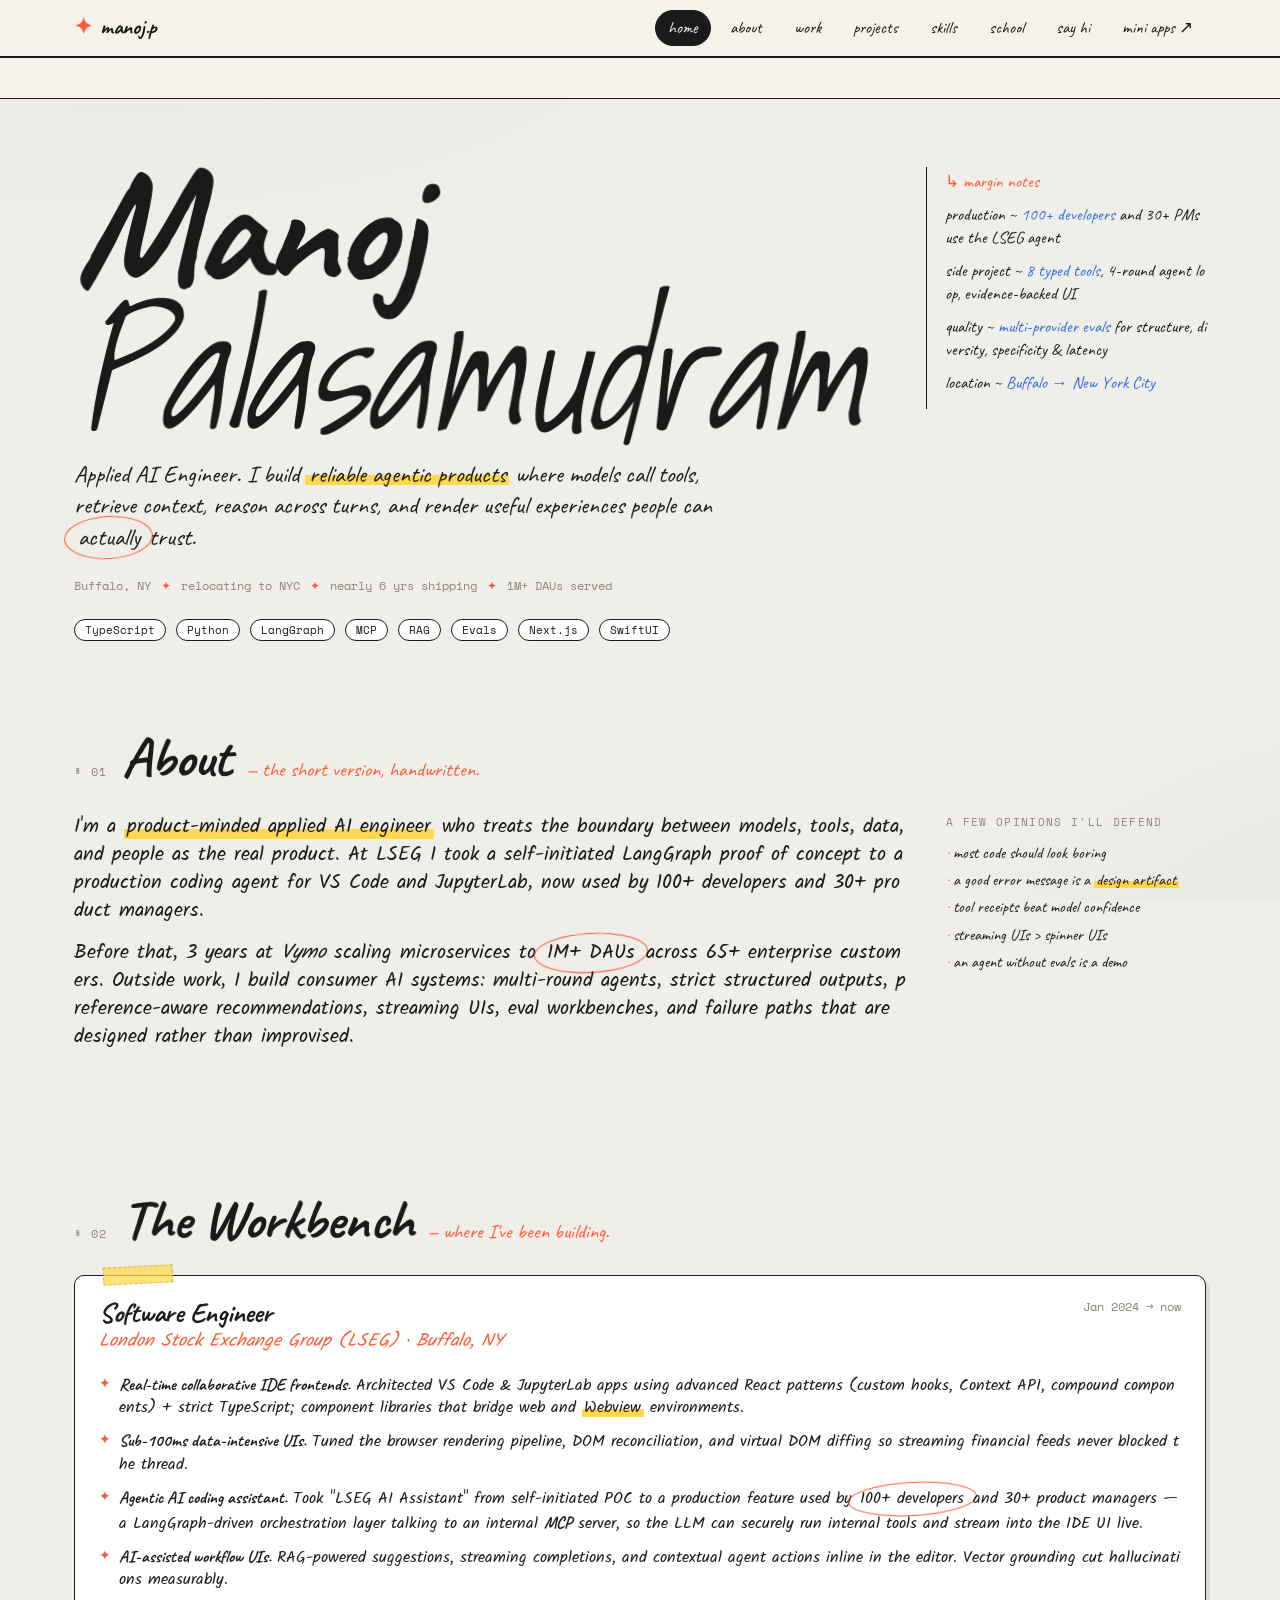
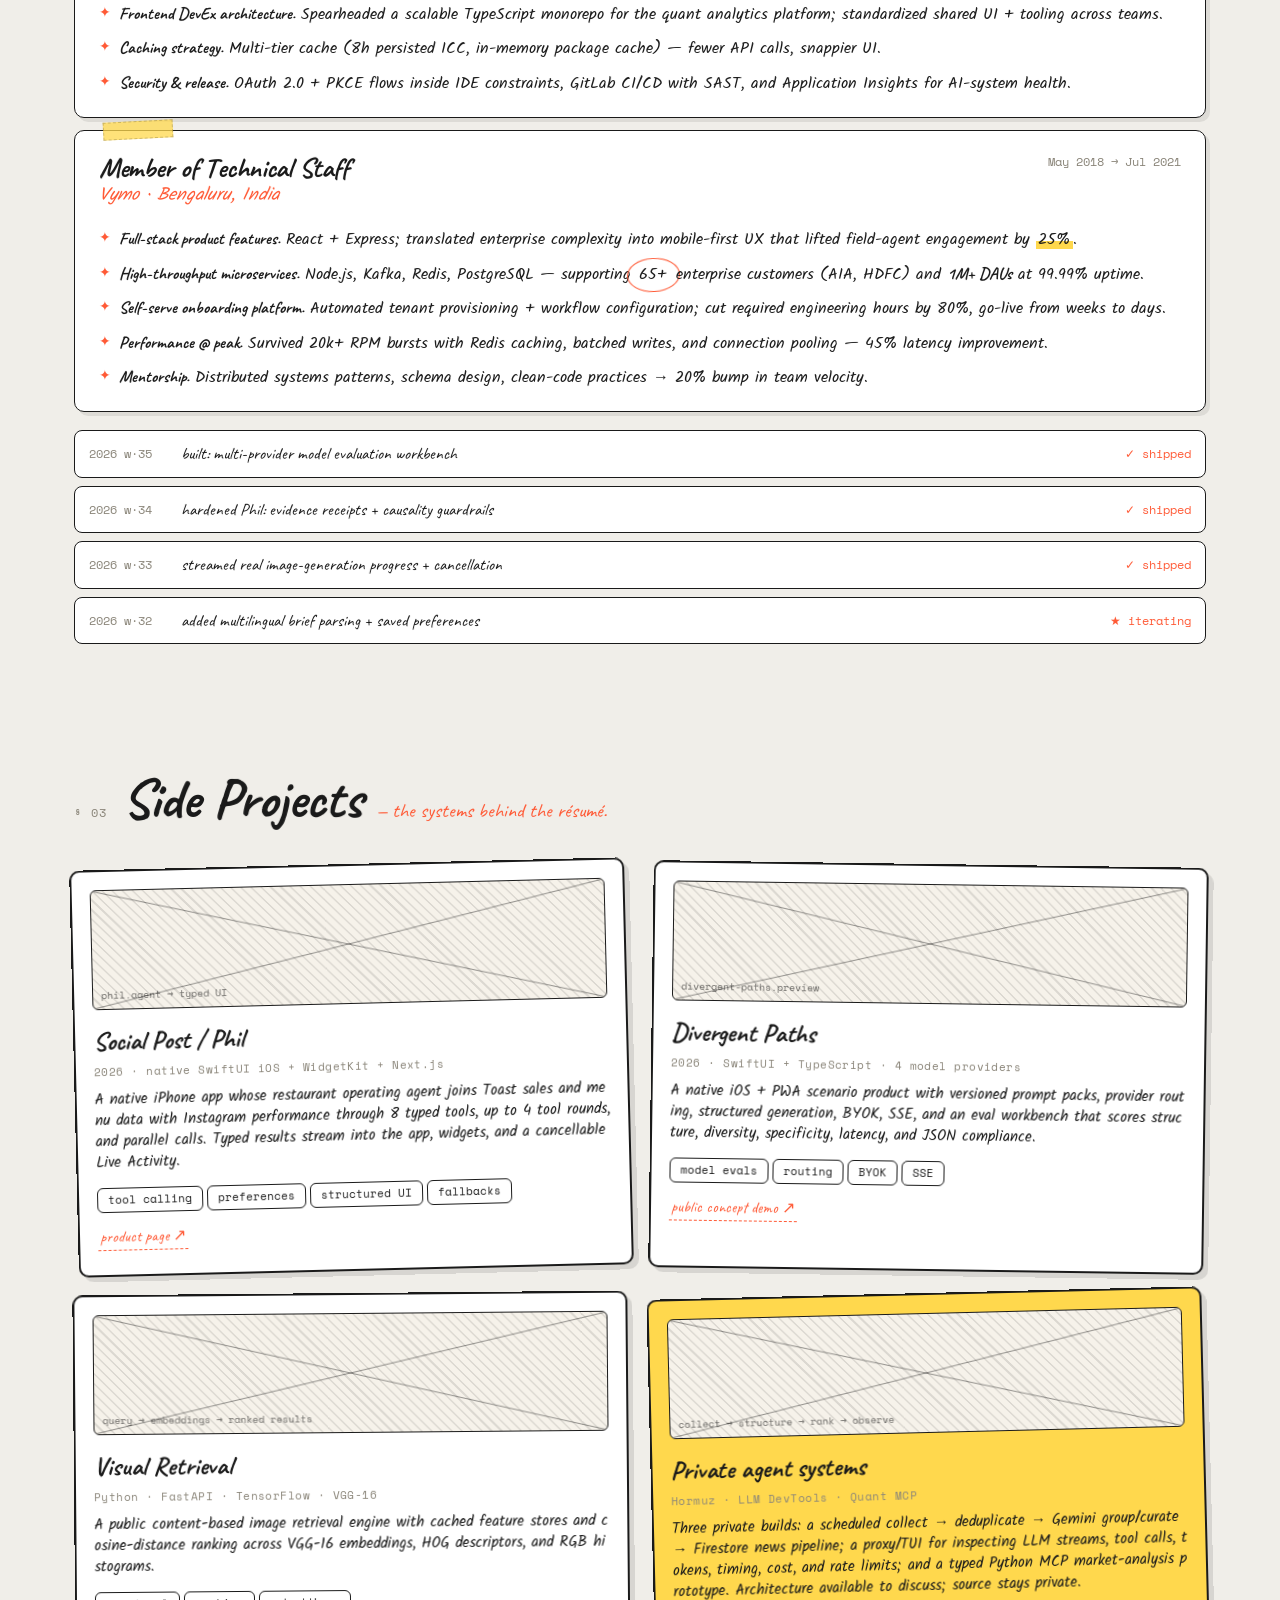
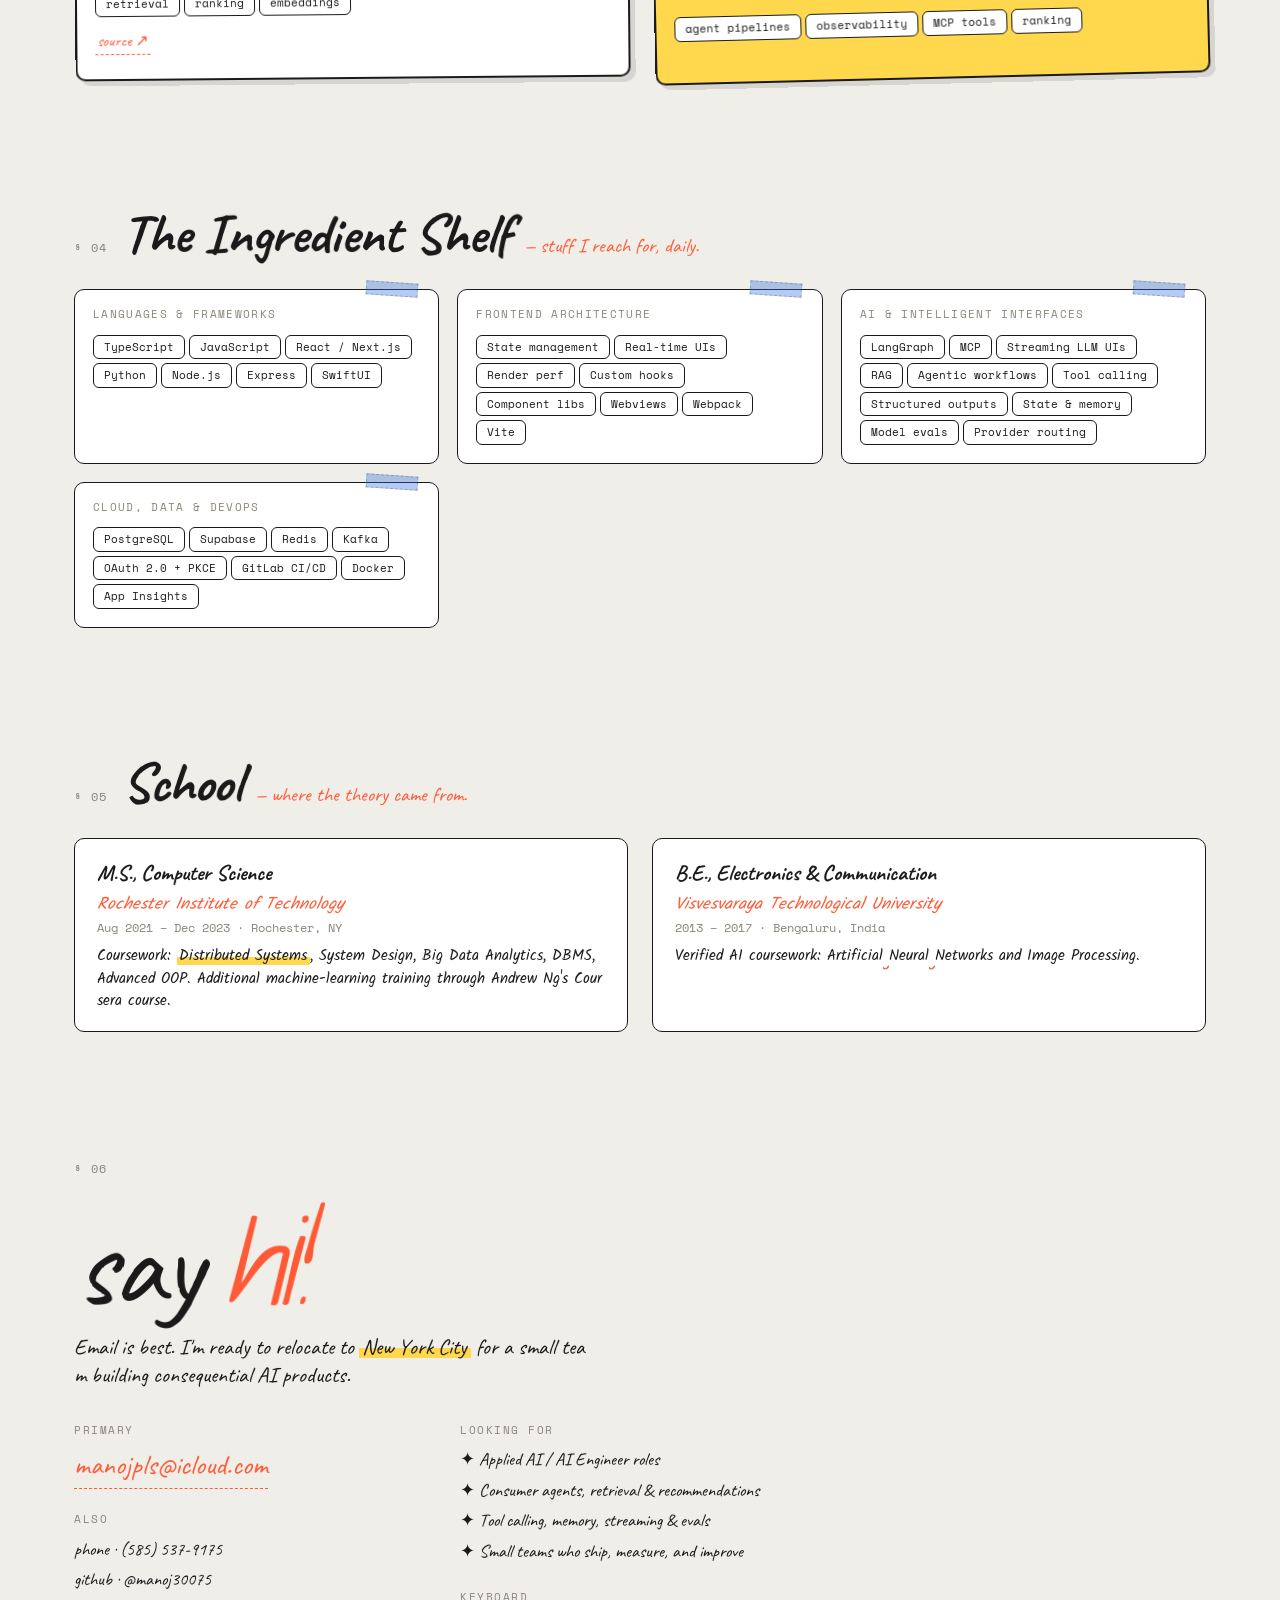
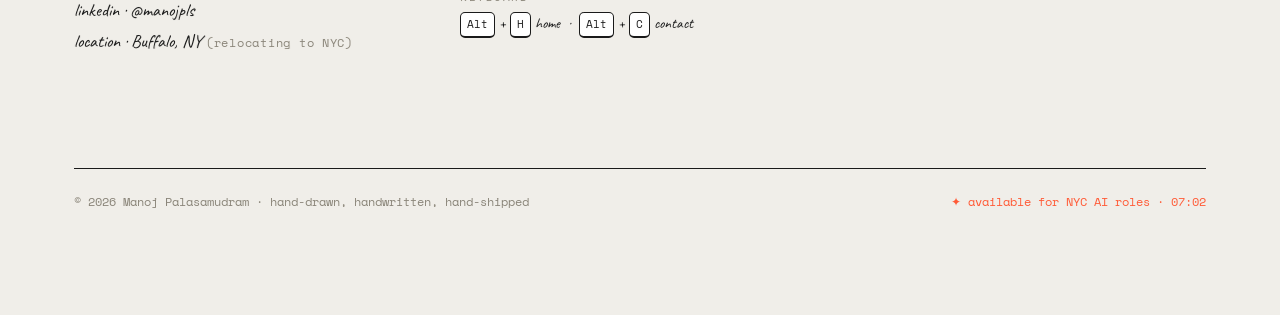
==== commit 4c813fd6: "Tailor portfolio for applied AI roles" ====
--- a/index.html
+++ b/index.html
@@ -3,21 +3,21 @@
 <head>
     <meta charset="UTF-8">
     <meta name="viewport" content="width=device-width, initial-scale=1.0">
-    <meta name="description" content="Manoj (Manu) Palasamudram — Product Engineer. Real-time collaborative IDE extensions, agentic AI interfaces, LangGraph + MCP, TypeScript/React at LSEG.">
-    <meta name="keywords" content="Product Engineer, Software Engineer, React, TypeScript, LangGraph, MCP, VS Code Extensions, JupyterLab, AI UIs, LSEG, Buffalo NY">
+    <meta name="description" content="Manoj Palasamudram — Applied AI Engineer building production agents, tool-calling systems, RAG, retrieval, evaluations, and streaming product experiences in TypeScript and Python.">
+    <meta name="keywords" content="Applied AI Engineer, AI Engineer, TypeScript, Python, LangGraph, MCP, RAG, LLM evaluations, tool calling, retrieval, streaming AI, LSEG, New York City">
     <meta name="theme-color" content="#f6f2ea">
-    <link rel="canonical" href="https://www.manojp.me">
+    <link rel="canonical" href="https://manoj30075.github.io/my-portfolio-new/">
     <link rel="icon" href='data:image/svg+xml,<svg xmlns="http://www.w3.org/2000/svg" viewBox="0 0 100 100"><rect width="100" height="100" rx="18" fill="%23f6f2ea"/><text x="50" y="70" font-size="72" text-anchor="middle" fill="%23ff5a36" font-family="Caveat, cursive" font-weight="700">m</text></svg>'>
 
     <meta property="og:type" content="website">
-    <meta property="og:title" content="Manoj Palasamudram | Product Engineer">
-    <meta property="og:description" content="Real-time IDE UIs, agentic AI workflows, LangGraph + MCP. A handwritten portfolio.">
-    <meta property="og:url" content="https://www.manojp.me">
+    <meta property="og:title" content="Manoj Palasamudram | Applied AI Engineer">
+    <meta property="og:description" content="Production agents, tool calling, retrieval, evaluations, streaming UI, and consumer AI products.">
+    <meta property="og:url" content="https://manoj30075.github.io/my-portfolio-new/">
     <meta name="twitter:card" content="summary">
-    <meta name="twitter:title" content="Manoj Palasamudram | Product Engineer">
-    <meta name="twitter:description" content="Handwritten portfolio — IDE extensions, agentic AI, real-time UIs.">
-
-    <title>Manoj Palasamudram · Product Engineer</title>
+    <meta name="twitter:title" content="Manoj Palasamudram | Applied AI Engineer">
+    <meta name="twitter:description" content="Production agents, tool calling, retrieval, evaluations, and streaming AI product experiences.">
+
+    <title>Manoj Palasamudram · Applied AI Engineer</title>
 
     <link rel="preconnect" href="https://fonts.googleapis.com">
     <link rel="preconnect" href="https://fonts.gstatic.com" crossorigin>
@@ -29,8 +29,8 @@
       "@context": "https://schema.org",
       "@type": "Person",
       "name": "Manoj Palasamudram",
-      "jobTitle": "Product Engineer",
-      "url": "https://www.manojp.me",
+      "jobTitle": "Applied AI Engineer",
+      "url": "https://manoj30075.github.io/my-portfolio-new/",
       "email": "mailto:manojpls@icloud.com",
       "telephone": "+1-585-537-9175",
       "address": { "@type": "PostalAddress", "addressLocality": "Buffalo", "addressRegion": "NY", "addressCountry": "US" },
@@ -60,13 +60,13 @@
 
     <div class="marquee" aria-hidden="true">
         <div class="marquee-track">
-            <span>✦ now · shipping agentic AI for financial IDEs @ LSEG</span>
-            <span>✦ open to product / staff engineer roles · remote-friendly</span>
-            <span>✦ reading · <em>A Pattern Language</em> & every MCP spec update</span>
-            <span>✦ playing with · LangGraph, streaming LLM UIs, Claude Code</span>
-            <span>✦ replies within 48h unless I'm on a plane</span>
-            <span>✦ now · shipping agentic AI for financial IDEs @ LSEG</span>
-            <span>✦ open to product / staff engineer roles · remote-friendly</span>
+            <span>✦ now · shipping a production LangGraph + MCP agent @ LSEG</span>
+            <span>✦ building · Phil, a tool-using restaurant operating agent</span>
+            <span>✦ evaluating · OpenAI, Gemini, Anthropic & Apple models side by side</span>
+            <span>✦ relocating · New York City for the right AI team</span>
+            <span>✦ evidence over vibes · typed outputs, evals, traces, graceful failure</span>
+            <span>✦ now · shipping a production LangGraph + MCP agent @ LSEG</span>
+            <span>✦ building · Phil, a tool-using restaurant operating agent</span>
         </div>
     </div>
 
@@ -81,37 +81,37 @@
                         <span class="family">Palasamudram</span>
                     </h1>
                     <p class="hero-tag">
-                        Product Engineer. I build <span class="highlight">real-time interfaces</span>
-                        where humans and LLM agents <span class="circled">actually</span> collaborate —
-                        mostly inside IDEs, usually at sub-100ms.
+                        Applied AI Engineer. I build <span class="highlight">reliable agentic products</span>
+                        where models call tools, retrieve context, reason across turns, and render
+                        useful experiences people can <span class="circled">actually</span> trust.
                     </p>
                     <div class="hero-meta">
                         <span>Buffalo, NY</span>
                         <span class="dot">✦</span>
-                        <span>open to remote</span>
+                        <span>relocating to NYC</span>
                         <span class="dot">✦</span>
-                        <span>4+ yrs shipping</span>
+                        <span>nearly 6 yrs shipping</span>
                         <span class="dot">✦</span>
                         <span>1M+ DAUs served</span>
                     </div>
                     <div class="hero-tags">
                         <span class="tag">TypeScript</span>
-                        <span class="tag">React</span>
                         <span class="tag">Python</span>
                         <span class="tag">LangGraph</span>
                         <span class="tag">MCP</span>
-                        <span class="tag">Node.js</span>
-                        <span class="tag">VS&nbsp;Code</span>
-                        <span class="tag">JupyterLab</span>
+                        <span class="tag">RAG</span>
+                        <span class="tag">Evals</span>
+                        <span class="tag">Next.js</span>
+                        <span class="tag">SwiftUI</span>
                     </div>
                 </div>
 
                 <aside class="margin-notes" aria-label="Margin notes">
                     <span class="mn-heading">↳ margin notes</span>
-                    <span class="mn-row">currently&nbsp;~ <em>architecting</em> an agentic AI coding assistant for VS Code & JupyterLab</span>
-                    <span class="mn-row">reading&nbsp;~ <em>every MCP spec</em> update twice</span>
-                    <span class="mn-row">writing from&nbsp;~ <em>Buffalo</em>, probably snowing</span>
-                    <span class="mn-row">drinking&nbsp;~ <em>filter coffee</em>, always</span>
+                    <span class="mn-row">production&nbsp;~ <em>100+ developers</em> and 30+ PMs use the LSEG agent</span>
+                    <span class="mn-row">side project&nbsp;~ <em>8 typed tools</em>, 4-round agent loop, evidence-backed UI</span>
+                    <span class="mn-row">quality&nbsp;~ <em>multi-provider evals</em> for structure, diversity, specificity & latency</span>
+                    <span class="mn-row">location&nbsp;~ <em>Buffalo → New York City</em></span>
                 </aside>
             </div>
         </header>
@@ -127,18 +127,18 @@
             <div class="about-body">
                 <div>
                     <p>
-                        I'm a <span class="highlight">product-minded engineer</span> who treats
-                        the interface between humans and systems as the real product.
-                        At LSEG I architect complex, real-time collaborative frontends for
-                        VS&nbsp;Code and JupyterLab — the kind that have to stay responsive
-                        under streaming financial data and an LLM agent thinking out loud
-                        in the same pane.
+                        I'm a <span class="highlight">product-minded applied AI engineer</span> who treats
+                        the boundary between models, tools, data, and people as the real product.
+                        At LSEG I took a self-initiated LangGraph proof of concept to a production
+                        coding agent for VS&nbsp;Code and JupyterLab, now used by 100+ developers
+                        and 30+ product managers.
                     </p>
                     <p>
                         Before that, 3 years at <em>Vymo</em> scaling microservices to
                         <span class="circled">1M+ DAUs</span> across 65+ enterprise
-                        customers. I like small tools that compose, strict TypeScript,
-                        and error messages that read like someone wrote them on purpose.
+                        customers. Outside work, I build consumer AI systems: multi-round agents,
+                        strict structured outputs, preference-aware recommendations, streaming UIs,
+                        eval workbenches, and failure paths that are designed rather than improvised.
                     </p>
                 </div>
 
@@ -147,9 +147,9 @@
                     <ul>
                         <li>most code should look boring</li>
                         <li>a good error message is a <span class="highlight">design artifact</span></li>
-                        <li>IDEs are the <span class="underline-wavy">real OS</span> for devs</li>
+                        <li>tool receipts beat model confidence</li>
                         <li>streaming UIs &gt; spinner UIs</li>
-                        <li>RAG beats guessing, always</li>
+                        <li>an agent without evals is a demo</li>
                     </ul>
                 </div>
             </div>
@@ -186,7 +186,8 @@
                         </li>
                         <li>
                             <strong>Agentic AI coding assistant.</strong>
-                            Shipped "LSEG AI Assistant" — a <span class="circled">LangGraph</span>-driven
+                            Took "LSEG AI Assistant" from self-initiated POC to a production feature
+                            used by <span class="circled">100+ developers</span> and 30+ product managers — a LangGraph-driven
                             orchestration layer talking to an internal <strong>MCP</strong> server,
                             so the LLM can securely run internal tools and stream into the IDE UI live.
                         </li>
@@ -254,24 +255,24 @@
             <!-- mini weekly log in the Workshop spirit -->
             <div class="log-list" aria-label="Recent workbench log">
                 <div class="log-row">
-                    <span class="wk">2026 w·16</span>
-                    <span class="what">shipped: streaming agent UI for the JupyterLab webview</span>
+                    <span class="wk">2026 w·35</span>
+                    <span class="what">built: multi-provider model evaluation workbench</span>
                     <span class="state">✓ shipped</span>
                 </div>
                 <div class="log-row">
-                    <span class="wk">2026 w·14</span>
-                    <span class="what">rewrote MCP client to multiplex tool calls</span>
-                    <span class="state">~ iterating</span>
+                    <span class="wk">2026 w·34</span>
+                    <span class="what">hardened Phil: evidence receipts + causality guardrails</span>
+                    <span class="state">✓ shipped</span>
                 </div>
                 <div class="log-row">
-                    <span class="wk">2026 w·12</span>
-                    <span class="what">caching layer · 8h persisted + in-memory tier</span>
+                    <span class="wk">2026 w·33</span>
+                    <span class="what">streamed real image-generation progress + cancellation</span>
                     <span class="state">✓ shipped</span>
                 </div>
                 <div class="log-row">
-                    <span class="wk">2026 w·09</span>
-                    <span class="what">new custom hook: <code>useStreamedCompletion()</code></span>
-                    <span class="state">★ reused</span>
+                    <span class="wk">2026 w·32</span>
+                    <span class="what">added multilingual brief parsing + saved preferences</span>
+                    <span class="state">★ iterating</span>
                 </div>
             </div>
         </section>
@@ -281,42 +282,56 @@
             <div class="section-head">
                 <span class="section-kicker">§ 03</span>
                 <h2 id="projects-heading">Side Projects</h2>
-                <span class="section-dek">— half-finished <span class="highlight">on purpose</span> ✦</span>
+                <span class="section-dek">— the systems behind the résumé.</span>
             </div>
 
             <div class="project-wall">
+                <article class="project-card">
+                    <div class="project-sketch"><span class="sketch-label">phil.agent → typed UI</span></div>
+                    <h3>Social Post / Phil</h3>
+                    <p class="project-meta">2026 · native SwiftUI iOS + WidgetKit + Next.js</p>
+                    <p>A native iPhone app whose restaurant operating agent joins Toast sales and menu data with Instagram performance through 8 typed tools, up to 4 tool rounds, and parallel calls. Typed results stream into the app, widgets, and a cancellable Live Activity.</p>
+                    <div class="project-tags">
+                        <span class="chip">tool calling</span><span class="chip">preferences</span><span class="chip">structured UI</span><span class="chip">fallbacks</span>
+                    </div>
+                    <div class="project-links">
+                        <a href="https://manoj30075.github.io/social-post-site/" target="_blank" rel="noopener noreferrer">product page ↗</a>
+                    </div>
+                </article>
+
                 <article class="project-card">
                     <div class="project-sketch"><span class="sketch-label">divergent-paths.preview</span></div>
                     <h3>Divergent Paths</h3>
-                    <p class="project-meta">2025 · PWA · Gemini Flash + Pro</p>
-                    <p>An interactive causal simulation platform — a dual-model LLM architecture orchestrates branching narrative timelines. Flash for creative divergence, Pro for deep reasoning.</p>
+                    <p class="project-meta">2026 · SwiftUI + TypeScript · 4 model providers</p>
+                    <p>A native iOS + PWA scenario product with versioned prompt packs, provider routing, structured generation, BYOK, SSE, and an eval workbench that scores structure, diversity, specificity, latency, and JSON compliance.</p>
                     <div class="project-tags">
-                        <span class="chip">PWA</span><span class="chip">Gemini</span><span class="chip">causal sim</span>
+                        <span class="chip">model evals</span><span class="chip">routing</span><span class="chip">BYOK</span><span class="chip">SSE</span>
                     </div>
                     <div class="project-links">
-                        <a href="https://the-road-not-taken.netlify.app/" target="_blank" rel="noopener noreferrer">live demo ↗</a>
+                        <a href="https://the-road-not-taken.netlify.app/" target="_blank" rel="noopener noreferrer">public concept demo ↗</a>
                     </div>
                 </article>
 
                 <article class="project-card">
-                    <div class="project-sketch"><span class="sketch-label">mini-apps.grid</span></div>
-                    <h3>Mini Apps</h3>
-                    <p class="project-meta">2024–now · vanilla JS · zero deps</p>
-                    <p>A growing shelf of tiny, focused developer utilities — JWT decoder, regex tester, JSON→TS, contrast checker. No telemetry, works offline, loads in a blink.</p>
+                    <div class="project-sketch"><span class="sketch-label">query → embeddings → ranked results</span></div>
+                    <h3>Visual Retrieval</h3>
+                    <p class="project-meta">Python · FastAPI · TensorFlow · VGG-16</p>
+                    <p>A public content-based image retrieval engine with cached feature stores and cosine-distance ranking across VGG-16 embeddings, HOG descriptors, and RGB histograms.</p>
                     <div class="project-tags">
-                        <span class="chip">a11y</span><span class="chip">privacy-first</span><span class="chip">10 tools</span>
+                        <span class="chip">retrieval</span><span class="chip">ranking</span><span class="chip">embeddings</span>
                     </div>
                     <div class="project-links">
-                        <a href="apps.html">browse apps →</a>
+                        <a href="https://github.com/manoj30075/CBIR" target="_blank" rel="noopener noreferrer">source ↗</a>
                     </div>
                 </article>
 
                 <article class="project-card accent-card">
-                    <h3>+ more</h3>
-                    <p class="project-meta">on GitHub · some shipped, some scraps</p>
-                    <p>A few <span class="underline-wavy">experiments</span> with MCP servers, streaming LLM UIs, and developer workflows. Most are half-finished <span class="circled">on purpose</span>.</p>
-                    <div class="project-links">
-                        <a href="https://github.com/manoj30075" target="_blank" rel="noopener noreferrer">@manoj30075 ↗</a>
+                    <div class="project-sketch"><span class="sketch-label">collect → structure → rank → observe</span></div>
+                    <h3>Private agent systems</h3>
+                    <p class="project-meta">Hormuz · LLM DevTools · Quant MCP</p>
+                    <p>Three private builds: a scheduled collect → deduplicate → Gemini group/curate → Firestore news pipeline; a proxy/TUI for inspecting LLM streams, tool calls, tokens, timing, cost, and rate limits; and a typed Python MCP market-analysis prototype. Architecture available to discuss; source stays private.</p>
+                    <div class="project-tags">
+                        <span class="chip">agent pipelines</span><span class="chip">observability</span><span class="chip">MCP tools</span><span class="chip">ranking</span>
                     </div>
                 </article>
             </div>
@@ -336,10 +351,11 @@
                     <div class="shelf-body">
                         <span class="chip">TypeScript</span>
                         <span class="chip">JavaScript</span>
-                        <span class="chip">React</span>
+                        <span class="chip">React / Next.js</span>
                         <span class="chip">Python</span>
                         <span class="chip">Node.js</span>
                         <span class="chip">Express</span>
+                        <span class="chip">SwiftUI</span>
                     </div>
                 </div>
 
@@ -365,6 +381,11 @@
                         <span class="chip">Streaming LLM UIs</span>
                         <span class="chip">RAG</span>
                         <span class="chip">Agentic workflows</span>
+                        <span class="chip">Tool calling</span>
+                        <span class="chip">Structured outputs</span>
+                        <span class="chip">State & memory</span>
+                        <span class="chip">Model evals</span>
+                        <span class="chip">Provider routing</span>
                     </div>
                 </div>
 
@@ -372,6 +393,7 @@
                     <h4>Cloud, Data & DevOps</h4>
                     <div class="shelf-body">
                         <span class="chip">PostgreSQL</span>
+                        <span class="chip">Supabase</span>
                         <span class="chip">Redis</span>
                         <span class="chip">Kafka</span>
                         <span class="chip">OAuth 2.0 + PKCE</span>
@@ -395,10 +417,11 @@
                 <div class="edu-item">
                     <h4>M.S., Computer Science</h4>
                     <div class="institution">Rochester Institute of Technology</div>
-                    <div class="period">Aug 2021 – Dec 2023 · GPA 3.59 · Rochester, NY</div>
+                    <div class="period">Aug 2021 – Dec 2023 · Rochester, NY</div>
                     <div class="coursework">
                         Coursework: <span class="highlight">Distributed Systems</span>, System Design,
-                        Big Data Analytics, DBMS, Advanced OOP.
+                        Big Data Analytics, DBMS, Advanced OOP. Additional machine-learning training
+                        through Andrew Ng's Coursera course.
                     </div>
                 </div>
 
@@ -407,8 +430,8 @@
                     <div class="institution">Visvesvaraya Technological University</div>
                     <div class="period">2013 – 2017 · Bengaluru, India</div>
                     <div class="coursework">
-                        Where I wrote my first line of <span class="underline-wavy">real</span> code —
-                        then promptly fell in love with software.
+                        Verified AI coursework: <span class="underline-wavy">Artificial Neural Networks</span>
+                        and Image Processing.
                     </div>
                 </div>
             </div>
@@ -423,8 +446,8 @@
 
             <p class="contact-hero">say <em>hi!</em></p>
             <p class="contact-lead">
-                Email is best. I'll reply within <span class="highlight">48 hours</span>
-                unless I'm shovelling snow.
+                Email is best. I'm ready to relocate to <span class="highlight">New York City</span>
+                for a small team building consequential AI products.
             </p>
 
             <div class="contact-grid">
@@ -437,17 +460,17 @@
                         <div>phone · <a href="tel:+15855379175">(585) 537-9175</a></div>
                         <div>github · <a href="https://github.com/manoj30075" target="_blank" rel="noopener noreferrer" class="underline-wavy">@manoj30075</a></div>
                         <div>linkedin · <a href="https://linkedin.com/in/manojpls" target="_blank" rel="noopener noreferrer" class="underline-wavy">@manojpls</a></div>
-                        <div>location · Buffalo, NY <span class="small">(open to remote)</span></div>
+                        <div>location · Buffalo, NY <span class="small">(relocating to NYC)</span></div>
                     </div>
                 </div>
 
                 <div class="contact-block">
                     <h4>Looking for</h4>
                     <div class="contact-list">
-                        <div>✦ Senior / Staff Product-Engineer roles</div>
-                        <div>✦ Agentic AI × Developer Tools</div>
-                        <div>✦ Real-time collaborative interfaces</div>
-                        <div>✦ Teams who write on the product, not just <em>about</em> it</div>
+                        <div>✦ Applied AI / AI Engineer roles</div>
+                        <div>✦ Consumer agents, retrieval & recommendations</div>
+                        <div>✦ Tool calling, memory, streaming & evals</div>
+                        <div>✦ Small teams who ship, measure, and improve</div>
                     </div>
 
                     <h4 style="margin-top:22px">Keyboard</h4>
@@ -461,7 +484,7 @@
 
         <footer>
             <span>© 2026 Manoj Palasamudram · hand-drawn, handwritten, hand-shipped</span>
-            <span class="status">✦ available for roles · <span id="current-time"></span></span>
+            <span class="status">✦ available for NYC AI roles · <span id="current-time"></span></span>
         </footer>
     </main>
 
--- a/style.css
+++ b/style.css
@@ -510,7 +510,7 @@
 /* ── projects ──────────────────────────────────────────────── */
 .project-wall {
   display: grid;
-  grid-template-columns: repeat(auto-fit, minmax(280px, 1fr));
+  grid-template-columns: repeat(2, minmax(280px, 1fr));
   gap: 22px;
   padding-top: 10px;
 }
@@ -800,6 +800,7 @@
   .job-header { grid-template-columns: 1fr; }
   .job-header .period { grid-row: auto; grid-column: 1; text-align: left; }
   .section-head h2 { font-size: 44px; }
+  .project-wall { grid-template-columns: 1fr; }
   .log-row { grid-template-columns: 70px 1fr; }
   .log-row .state { grid-column: 1 / -1; text-align: left; }
   .hero .ann { display: none; }
